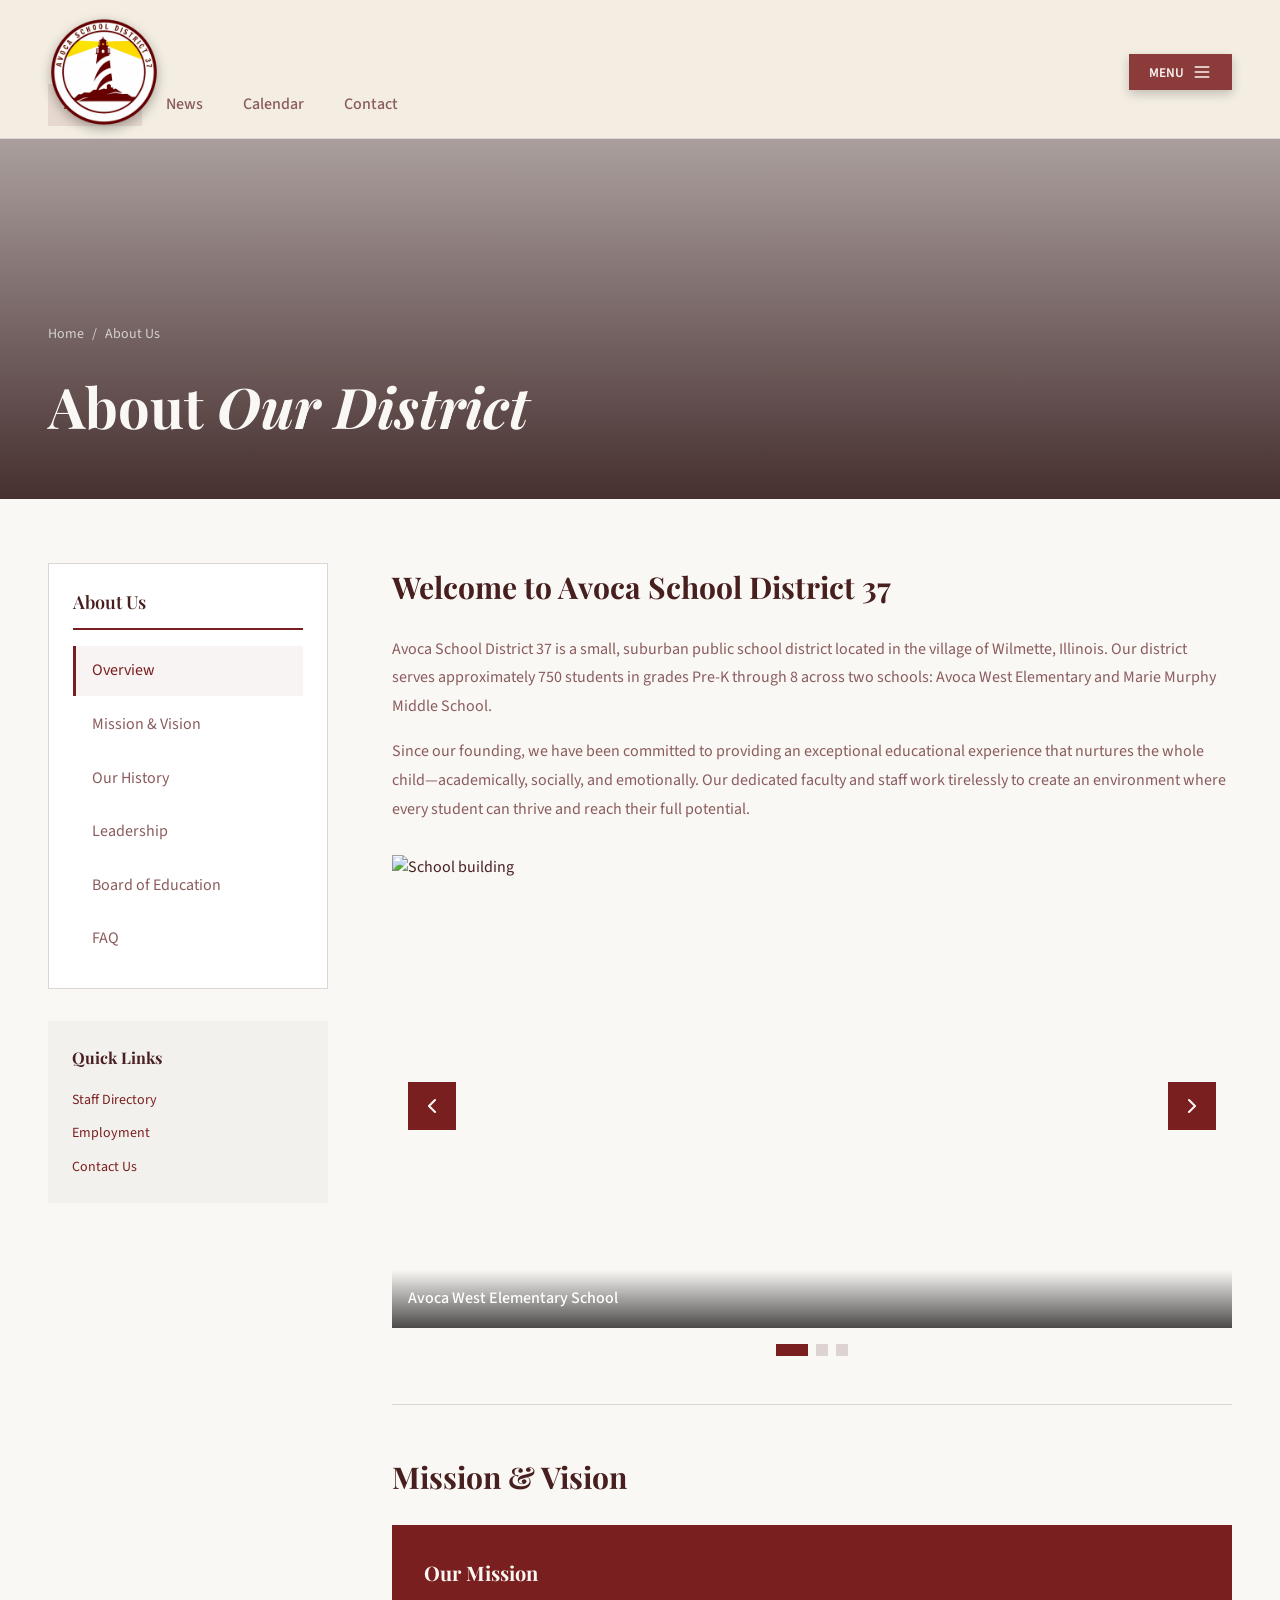
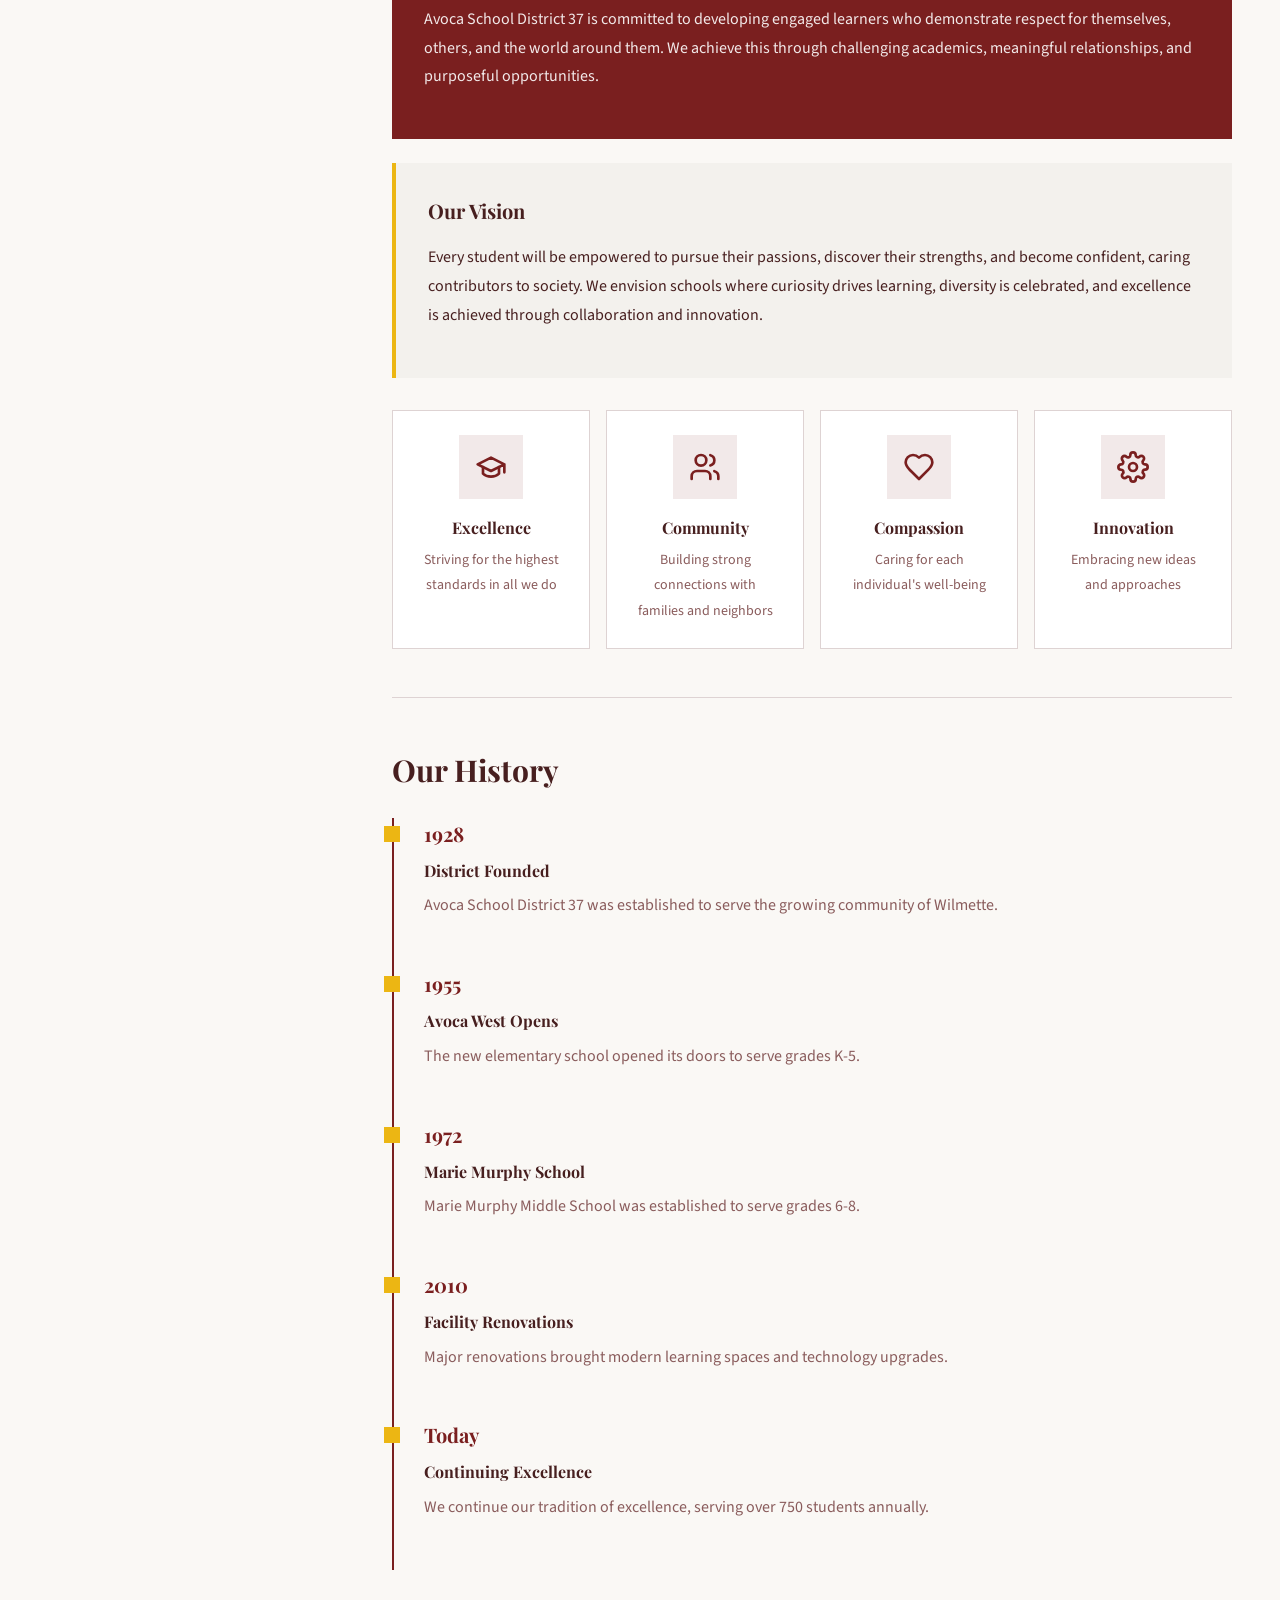
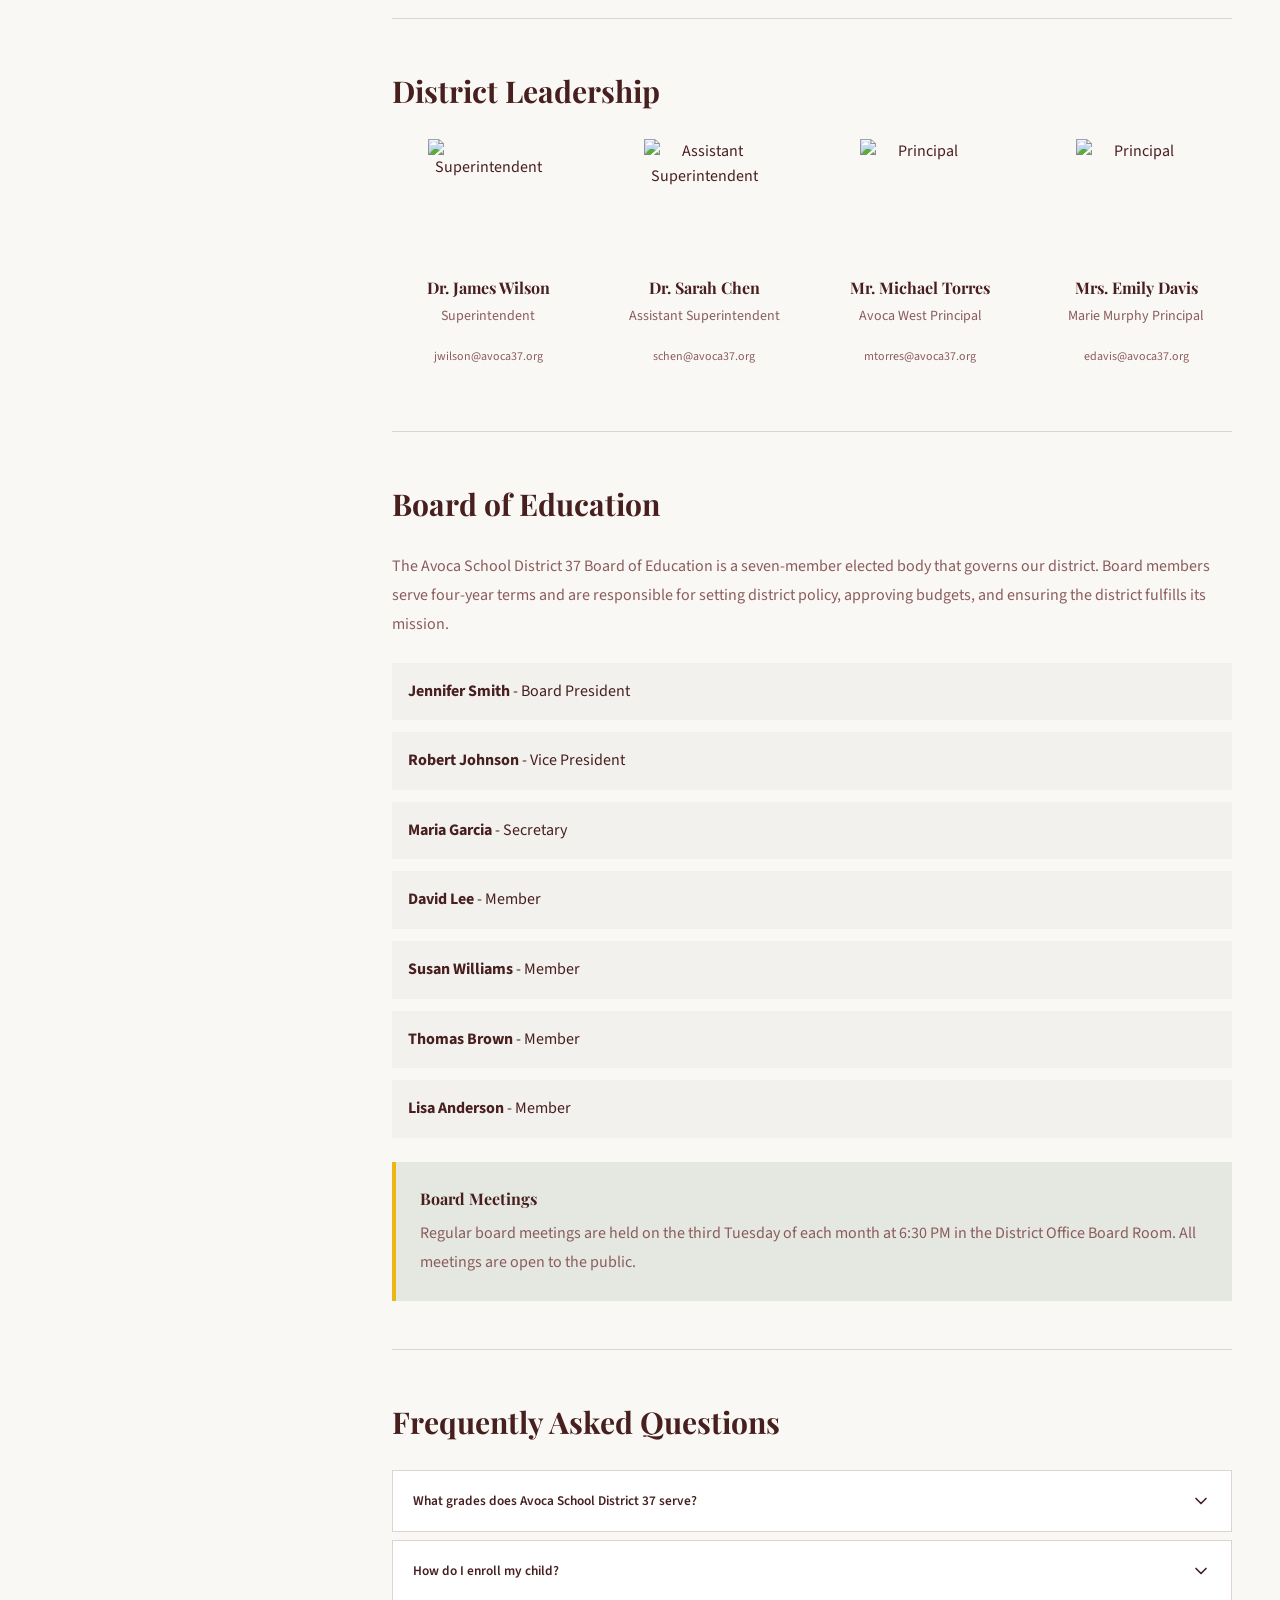
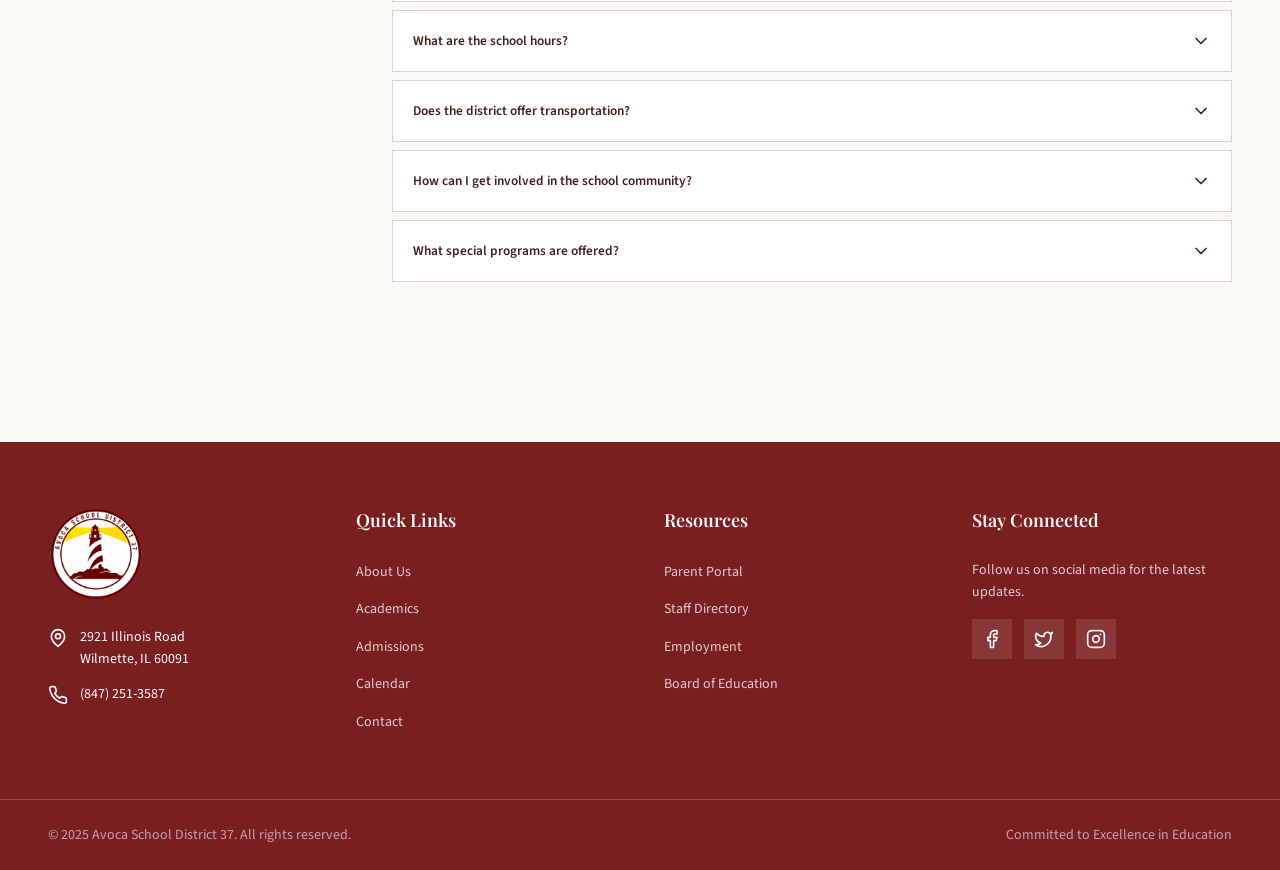
==== public/static/about.html @ a6247407 "Add WordPress-like sections Add calendar, sliders, FAQ, side nav, secondary nav, and sample pages wi" ====
<!DOCTYPE html>
<html lang="en">
<head>
  <meta charset="UTF-8">
  <meta name="viewport" content="width=device-width, initial-scale=1.0">
  <meta name="description" content="Learn about Avoca School District 37 - Our mission, vision, history, and leadership in Wilmette, Illinois.">
  <title>About Us | Avoca School District 37</title>
  <link rel="stylesheet" href="styles.css">
  <link rel="preconnect" href="https://fonts.googleapis.com">
  <link rel="preconnect" href="https://fonts.gstatic.com" crossorigin>
  <link href="https://fonts.googleapis.com/css2?family=Playfair+Display:ital,wght@0,400;0,500;0,600;0,700;1,400;1,500&family=Source+Sans+3:wght@300;400;500;600;700&display=swap" rel="stylesheet">
</head>
<body>
  <!-- Header -->
  <header class="header scrolled" id="header">
    <div class="header-logo">
      <a href="index.html">
        <img src="../avoca-logo.png" alt="Avoca School District 37" class="logo-img">
      </a>
      <span class="header-title" id="header-title">Avoca School District 37</span>
    </div>
    <button class="menu-btn" id="menu-btn">
      <span>MENU</span>
      <svg xmlns="http://www.w3.org/2000/svg" width="20" height="20" viewBox="0 0 24 24" fill="none" stroke="currentColor" stroke-width="2" stroke-linecap="round" stroke-linejoin="round">
        <line x1="4" x2="20" y1="12" y2="12"></line>
        <line x1="4" x2="20" y1="6" y2="6"></line>
        <line x1="4" x2="20" y1="18" y2="18"></line>
      </svg>
    </button>
  </header>

  <!-- Secondary Navigation -->
  <nav class="secondary-nav">
    <div class="container">
      <ul class="secondary-nav-list">
        <li><a href="about.html" class="active">About Us</a></li>
        <li><a href="news.html">News</a></li>
        <li><a href="calendar.html">Calendar</a></li>
        <li><a href="contact.html">Contact</a></li>
      </ul>
    </div>
  </nav>

  <!-- Menu Overlay -->
  <div class="menu-overlay" id="menu-overlay">
    <div class="menu-header">
      <div class="menu-logo-wrap">
        <img src="../avoca-logo.png" alt="Avoca School District 37" class="menu-logo">
        <div>
          <h2>Avoca School District 37</h2>
          <p>Wilmette, Illinois</p>
        </div>
      </div>
      <button class="close-btn" id="close-btn">
        <svg xmlns="http://www.w3.org/2000/svg" width="32" height="32" viewBox="0 0 24 24" fill="none" stroke="currentColor" stroke-width="2" stroke-linecap="round" stroke-linejoin="round">
          <path d="M18 6 6 18"></path>
          <path d="m6 6 12 12"></path>
        </svg>
      </button>
    </div>

    <div class="menu-search">
      <svg xmlns="http://www.w3.org/2000/svg" width="20" height="20" viewBox="0 0 24 24" fill="none" stroke="currentColor" stroke-width="2" stroke-linecap="round" stroke-linejoin="round">
        <circle cx="11" cy="11" r="8"></circle>
        <path d="m21 21-4.3-4.3"></path>
      </svg>
      <input type="text" placeholder="Search...">
    </div>

    <div class="menu-quick-links">
      <a href="#">Parent Portal</a>
      <a href="#">Staff Directory</a>
      <a href="calendar.html">Calendar</a>
      <a href="contact.html">Contact Us</a>
    </div>

    <div class="menu-sections">
      <div class="menu-section">
        <h3>About</h3>
        <ul>
          <li><a href="about.html">Our District</a></li>
          <li><a href="about.html#mission">Mission & Vision</a></li>
          <li><a href="about.html#leadership">Leadership</a></li>
          <li><a href="about.html#board">Board of Education</a></li>
          <li><a href="#">Employment</a></li>
        </ul>
      </div>
      <div class="menu-section">
        <h3>Schools</h3>
        <ul>
          <li><a href="#">Avoca West</a></li>
          <li><a href="#">Marie Murphy</a></li>
          <li><a href="#">District Office</a></li>
        </ul>
      </div>
      <div class="menu-section">
        <h3>Academics</h3>
        <ul>
          <li><a href="#">Curriculum</a></li>
          <li><a href="#">Programs</a></li>
          <li><a href="#">Special Education</a></li>
          <li><a href="#">Gifted & Talented</a></li>
        </ul>
      </div>
      <div class="menu-section">
        <h3>Parents & Students</h3>
        <ul>
          <li><a href="#">Parent Portal</a></li>
          <li><a href="calendar.html">Calendar</a></li>
          <li><a href="#">Lunch Menu</a></li>
          <li><a href="#">Transportation</a></li>
          <li><a href="#">Health Services</a></li>
        </ul>
      </div>
      <div class="menu-section">
        <h3>Community</h3>
        <ul>
          <li><a href="news.html">News & Events</a></li>
          <li><a href="#">PTO</a></li>
          <li><a href="#">Foundation</a></li>
          <li><a href="#">Volunteer</a></li>
        </ul>
      </div>
    </div>
  </div>

  <main>
    <!-- Page Hero -->
    <section class="page-hero">
      <div class="page-hero-bg" style="background-image: url('https://images.unsplash.com/photo-1580582932707-520aed937b7b?w=1920&h=600&fit=crop');"></div>
      <div class="page-hero-overlay"></div>
      <div class="page-hero-content">
        <nav class="breadcrumb">
          <a href="index.html">Home</a>
          <span>/</span>
          <span>About Us</span>
        </nav>
        <h1>About <span class="italic">Our District</span></h1>
      </div>
    </section>

    <!-- Content with Sidebar -->
    <section class="content-with-sidebar">
      <div class="container">
        <div class="content-grid">
          <!-- Side Navigation -->
          <aside class="sidebar">
            <nav class="side-nav">
              <h3>About Us</h3>
              <ul>
                <li><a href="#overview" class="active">Overview</a></li>
                <li><a href="#mission">Mission & Vision</a></li>
                <li><a href="#history">Our History</a></li>
                <li><a href="#leadership">Leadership</a></li>
                <li><a href="#board">Board of Education</a></li>
                <li><a href="#faq">FAQ</a></li>
              </ul>
            </nav>

            <!-- Quick Actions Box -->
            <div class="sidebar-box">
              <h4>Quick Links</h4>
              <ul>
                <li><a href="#">Staff Directory</a></li>
                <li><a href="#">Employment</a></li>
                <li><a href="contact.html">Contact Us</a></li>
              </ul>
            </div>
          </aside>

          <!-- Main Content -->
          <div class="main-content">
            <section id="overview" class="content-section">
              <h2>Welcome to Avoca School District 37</h2>
              <p>Avoca School District 37 is a small, suburban public school district located in the village of Wilmette, Illinois. Our district serves approximately 750 students in grades Pre-K through 8 across two schools: Avoca West Elementary and Marie Murphy Middle School.</p>
              <p>Since our founding, we have been committed to providing an exceptional educational experience that nurtures the whole child—academically, socially, and emotionally. Our dedicated faculty and staff work tirelessly to create an environment where every student can thrive and reach their full potential.</p>
              
              <!-- Image Slider -->
              <div class="content-slider" id="about-slider">
                <div class="slider-wrapper">
                  <div class="slider-track">
                    <div class="slider-slide">
                      <img src="https://images.unsplash.com/photo-1580582932707-520aed937b7b?w=800&h=450&fit=crop" alt="School building">
                      <div class="slider-caption">Avoca West Elementary School</div>
                    </div>
                    <div class="slider-slide">
                      <img src="https://images.unsplash.com/photo-1503676260728-1c00da094a0b?w=800&h=450&fit=crop" alt="Classroom">
                      <div class="slider-caption">State-of-the-art Learning Spaces</div>
                    </div>
                    <div class="slider-slide">
                      <img src="https://images.unsplash.com/photo-1571260899304-425eee4c7efc?w=800&h=450&fit=crop" alt="Students">
                      <div class="slider-caption">Athletic Facilities</div>
                    </div>
                  </div>
                </div>
                <button class="slider-nav slider-prev" data-slider="about-slider">
                  <svg xmlns="http://www.w3.org/2000/svg" width="24" height="24" viewBox="0 0 24 24" fill="none" stroke="currentColor" stroke-width="2" stroke-linecap="round" stroke-linejoin="round"><path d="m15 18-6-6 6-6"/></svg>
                </button>
                <button class="slider-nav slider-next" data-slider="about-slider">
                  <svg xmlns="http://www.w3.org/2000/svg" width="24" height="24" viewBox="0 0 24 24" fill="none" stroke="currentColor" stroke-width="2" stroke-linecap="round" stroke-linejoin="round"><path d="m9 18 6-6-6-6"/></svg>
                </button>
                <div class="slider-dots" data-slider="about-slider">
                  <button class="slider-dot active"></button>
                  <button class="slider-dot"></button>
                  <button class="slider-dot"></button>
                </div>
              </div>
            </section>

            <section id="mission" class="content-section">
              <h2>Mission & Vision</h2>
              <div class="mission-card">
                <h3>Our Mission</h3>
                <p>Avoca School District 37 is committed to developing engaged learners who demonstrate respect for themselves, others, and the world around them. We achieve this through challenging academics, meaningful relationships, and purposeful opportunities.</p>
              </div>
              <div class="vision-card">
                <h3>Our Vision</h3>
                <p>Every student will be empowered to pursue their passions, discover their strengths, and become confident, caring contributors to society. We envision schools where curiosity drives learning, diversity is celebrated, and excellence is achieved through collaboration and innovation.</p>
              </div>
              
              <!-- Core Values -->
              <div class="values-grid">
                <div class="value-card">
                  <div class="value-icon">
                    <svg xmlns="http://www.w3.org/2000/svg" width="32" height="32" viewBox="0 0 24 24" fill="none" stroke="currentColor" stroke-width="2" stroke-linecap="round" stroke-linejoin="round"><path d="M22 10v6M2 10l10-5 10 5-10 5z"></path><path d="M6 12v5c3 3 9 3 12 0v-5"></path></svg>
                  </div>
                  <h4>Excellence</h4>
                  <p>Striving for the highest standards in all we do</p>
                </div>
                <div class="value-card">
                  <div class="value-icon">
                    <svg xmlns="http://www.w3.org/2000/svg" width="32" height="32" viewBox="0 0 24 24" fill="none" stroke="currentColor" stroke-width="2" stroke-linecap="round" stroke-linejoin="round"><path d="M16 21v-2a4 4 0 0 0-4-4H6a4 4 0 0 0-4 4v2"></path><circle cx="9" cy="7" r="4"></circle><path d="M22 21v-2a4 4 0 0 0-3-3.87"></path><path d="M16 3.13a4 4 0 0 1 0 7.75"></path></svg>
                  </div>
                  <h4>Community</h4>
                  <p>Building strong connections with families and neighbors</p>
                </div>
                <div class="value-card">
                  <div class="value-icon">
                    <svg xmlns="http://www.w3.org/2000/svg" width="32" height="32" viewBox="0 0 24 24" fill="none" stroke="currentColor" stroke-width="2" stroke-linecap="round" stroke-linejoin="round"><path d="M19 14c1.49-1.46 3-3.21 3-5.5A5.5 5.5 0 0 0 16.5 3c-1.76 0-3 .5-4.5 2-1.5-1.5-2.74-2-4.5-2A5.5 5.5 0 0 0 2 8.5c0 2.3 1.5 4.05 3 5.5l7 7Z"></path></svg>
                  </div>
                  <h4>Compassion</h4>
                  <p>Caring for each individual's well-being</p>
                </div>
                <div class="value-card">
                  <div class="value-icon">
                    <svg xmlns="http://www.w3.org/2000/svg" width="32" height="32" viewBox="0 0 24 24" fill="none" stroke="currentColor" stroke-width="2" stroke-linecap="round" stroke-linejoin="round"><circle cx="12" cy="12" r="3"></circle><path d="M19.4 15a1.65 1.65 0 0 0 .33 1.82l.06.06a2 2 0 0 1 0 2.83 2 2 0 0 1-2.83 0l-.06-.06a1.65 1.65 0 0 0-1.82-.33 1.65 1.65 0 0 0-1 1.51V21a2 2 0 0 1-2 2 2 2 0 0 1-2-2v-.09A1.65 1.65 0 0 0 9 19.4a1.65 1.65 0 0 0-1.82.33l-.06.06a2 2 0 0 1-2.83 0 2 2 0 0 1 0-2.83l.06-.06a1.65 1.65 0 0 0 .33-1.82 1.65 1.65 0 0 0-1.51-1H3a2 2 0 0 1-2-2 2 2 0 0 1 2-2h.09A1.65 1.65 0 0 0 4.6 9a1.65 1.65 0 0 0-.33-1.82l-.06-.06a2 2 0 0 1 0-2.83 2 2 0 0 1 2.83 0l.06.06a1.65 1.65 0 0 0 1.82.33H9a1.65 1.65 0 0 0 1-1.51V3a2 2 0 0 1 2-2 2 2 0 0 1 2 2v.09a1.65 1.65 0 0 0 1 1.51 1.65 1.65 0 0 0 1.82-.33l.06-.06a2 2 0 0 1 2.83 0 2 2 0 0 1 0 2.83l-.06.06a1.65 1.65 0 0 0-.33 1.82V9a1.65 1.65 0 0 0 1.51 1H21a2 2 0 0 1 2 2 2 2 0 0 1-2 2h-.09a1.65 1.65 0 0 0-1.51 1z"></path></svg>
                  </div>
                  <h4>Innovation</h4>
                  <p>Embracing new ideas and approaches</p>
                </div>
              </div>
            </section>

            <section id="history" class="content-section">
              <h2>Our History</h2>
              <div class="timeline">
                <div class="timeline-item">
                  <div class="timeline-date">1928</div>
                  <div class="timeline-content">
                    <h4>District Founded</h4>
                    <p>Avoca School District 37 was established to serve the growing community of Wilmette.</p>
                  </div>
                </div>
                <div class="timeline-item">
                  <div class="timeline-date">1955</div>
                  <div class="timeline-content">
                    <h4>Avoca West Opens</h4>
                    <p>The new elementary school opened its doors to serve grades K-5.</p>
                  </div>
                </div>
                <div class="timeline-item">
                  <div class="timeline-date">1972</div>
                  <div class="timeline-content">
                    <h4>Marie Murphy School</h4>
                    <p>Marie Murphy Middle School was established to serve grades 6-8.</p>
                  </div>
                </div>
                <div class="timeline-item">
                  <div class="timeline-date">2010</div>
                  <div class="timeline-content">
                    <h4>Facility Renovations</h4>
                    <p>Major renovations brought modern learning spaces and technology upgrades.</p>
                  </div>
                </div>
                <div class="timeline-item">
                  <div class="timeline-date">Today</div>
                  <div class="timeline-content">
                    <h4>Continuing Excellence</h4>
                    <p>We continue our tradition of excellence, serving over 750 students annually.</p>
                  </div>
                </div>
              </div>
            </section>

            <section id="leadership" class="content-section">
              <h2>District Leadership</h2>
              <div class="team-grid">
                <div class="team-card">
                  <div class="team-image">
                    <img src="https://images.unsplash.com/photo-1560250097-0b93528c311a?w=300&h=300&fit=crop" alt="Superintendent">
                  </div>
                  <h4>Dr. James Wilson</h4>
                  <p class="team-title">Superintendent</p>
                  <p class="team-email">jwilson@avoca37.org</p>
                </div>
                <div class="team-card">
                  <div class="team-image">
                    <img src="https://images.unsplash.com/photo-1573496359142-b8d87734a5a2?w=300&h=300&fit=crop" alt="Assistant Superintendent">
                  </div>
                  <h4>Dr. Sarah Chen</h4>
                  <p class="team-title">Assistant Superintendent</p>
                  <p class="team-email">schen@avoca37.org</p>
                </div>
                <div class="team-card">
                  <div class="team-image">
                    <img src="https://images.unsplash.com/photo-1507003211169-0a1dd7228f2d?w=300&h=300&fit=crop" alt="Principal">
                  </div>
                  <h4>Mr. Michael Torres</h4>
                  <p class="team-title">Avoca West Principal</p>
                  <p class="team-email">mtorres@avoca37.org</p>
                </div>
                <div class="team-card">
                  <div class="team-image">
                    <img src="https://images.unsplash.com/photo-1580489944761-15a19d654956?w=300&h=300&fit=crop" alt="Principal">
                  </div>
                  <h4>Mrs. Emily Davis</h4>
                  <p class="team-title">Marie Murphy Principal</p>
                  <p class="team-email">edavis@avoca37.org</p>
                </div>
              </div>
            </section>

            <section id="board" class="content-section">
              <h2>Board of Education</h2>
              <p>The Avoca School District 37 Board of Education is a seven-member elected body that governs our district. Board members serve four-year terms and are responsible for setting district policy, approving budgets, and ensuring the district fulfills its mission.</p>
              
              <div class="board-list">
                <div class="board-member">
                  <strong>Jennifer Smith</strong> - Board President
                </div>
                <div class="board-member">
                  <strong>Robert Johnson</strong> - Vice President
                </div>
                <div class="board-member">
                  <strong>Maria Garcia</strong> - Secretary
                </div>
                <div class="board-member">
                  <strong>David Lee</strong> - Member
                </div>
                <div class="board-member">
                  <strong>Susan Williams</strong> - Member
                </div>
                <div class="board-member">
                  <strong>Thomas Brown</strong> - Member
                </div>
                <div class="board-member">
                  <strong>Lisa Anderson</strong> - Member
                </div>
              </div>

              <div class="info-box">
                <h4>Board Meetings</h4>
                <p>Regular board meetings are held on the third Tuesday of each month at 6:30 PM in the District Office Board Room. All meetings are open to the public.</p>
              </div>
            </section>

            <section id="faq" class="content-section">
              <h2>Frequently Asked Questions</h2>
              
              <!-- FAQ Accordion -->
              <div class="faq-accordion">
                <div class="faq-item">
                  <button class="faq-question">
                    <span>What grades does Avoca School District 37 serve?</span>
                    <svg xmlns="http://www.w3.org/2000/svg" width="20" height="20" viewBox="0 0 24 24" fill="none" stroke="currentColor" stroke-width="2" stroke-linecap="round" stroke-linejoin="round"><path d="m6 9 6 6 6-6"/></svg>
                  </button>
                  <div class="faq-answer">
                    <p>Avoca School District 37 serves students in Pre-Kindergarten through 8th grade. Avoca West Elementary serves Pre-K through 5th grade, while Marie Murphy Middle School serves grades 6-8.</p>
                  </div>
                </div>

                <div class="faq-item">
                  <button class="faq-question">
                    <span>How do I enroll my child?</span>
                    <svg xmlns="http://www.w3.org/2000/svg" width="20" height="20" viewBox="0 0 24 24" fill="none" stroke="currentColor" stroke-width="2" stroke-linecap="round" stroke-linejoin="round"><path d="m6 9 6 6 6-6"/></svg>
                  </button>
                  <div class="faq-answer">
                    <p>To enroll your child, please contact the District Office at (847) 251-3587 or visit our enrollment page. You will need to provide proof of residency, your child's birth certificate, and immunization records.</p>
                  </div>
                </div>

                <div class="faq-item">
                  <button class="faq-question">
                    <span>What are the school hours?</span>
                    <svg xmlns="http://www.w3.org/2000/svg" width="20" height="20" viewBox="0 0 24 24" fill="none" stroke="currentColor" stroke-width="2" stroke-linecap="round" stroke-linejoin="round"><path d="m6 9 6 6 6-6"/></svg>
                  </button>
                  <div class="faq-answer">
                    <p>School hours are 8:15 AM to 3:00 PM for both Avoca West and Marie Murphy. Before and after school care programs are available for families who need extended hours.</p>
                  </div>
                </div>

                <div class="faq-item">
                  <button class="faq-question">
                    <span>Does the district offer transportation?</span>
                    <svg xmlns="http://www.w3.org/2000/svg" width="20" height="20" viewBox="0 0 24 24" fill="none" stroke="currentColor" stroke-width="2" stroke-linecap="round" stroke-linejoin="round"><path d="m6 9 6 6 6-6"/></svg>
                  </button>
                  <div class="faq-answer">
                    <p>Yes, bus transportation is provided for students who live more than 1.5 miles from their school. Routes and schedules are published before the start of each school year.</p>
                  </div>
                </div>

                <div class="faq-item">
                  <button class="faq-question">
                    <span>How can I get involved in the school community?</span>
                    <svg xmlns="http://www.w3.org/2000/svg" width="20" height="20" viewBox="0 0 24 24" fill="none" stroke="currentColor" stroke-width="2" stroke-linecap="round" stroke-linejoin="round"><path d="m6 9 6 6 6-6"/></svg>
                  </button>
                  <div class="faq-answer">
                    <p>There are many ways to get involved! Join the PTO, volunteer in classrooms, attend board meetings, or participate in school events. Contact your school's office to learn about current volunteer opportunities.</p>
                  </div>
                </div>

                <div class="faq-item">
                  <button class="faq-question">
                    <span>What special programs are offered?</span>
                    <svg xmlns="http://www.w3.org/2000/svg" width="20" height="20" viewBox="0 0 24 24" fill="none" stroke="currentColor" stroke-width="2" stroke-linecap="round" stroke-linejoin="round"><path d="m6 9 6 6 6-6"/></svg>
                  </button>
                  <div class="faq-answer">
                    <p>We offer a comprehensive range of programs including gifted education, special education services, ESL support, art, music, physical education, and STEM enrichment. After-school activities include sports, robotics, drama, and more.</p>
                  </div>
                </div>
              </div>
            </section>
          </div>
        </div>
      </div>
    </section>
  </main>

  <!-- Footer -->
  <footer class="footer">
    <div class="container">
      <div class="footer-grid">
        <div class="footer-brand">
          <img src="../avoca-logo.png" alt="Avoca School District 37" class="footer-logo">
          <div class="footer-contact">
            <p>
              <svg xmlns="http://www.w3.org/2000/svg" width="20" height="20" viewBox="0 0 24 24" fill="none" stroke="currentColor" stroke-width="2" stroke-linecap="round" stroke-linejoin="round">
                <path d="M20 10c0 6-8 12-8 12s-8-6-8-12a8 8 0 0 1 16 0Z"></path>
                <circle cx="12" cy="10" r="3"></circle>
              </svg>
              <span>2921 Illinois Road<br>Wilmette, IL 60091</span>
            </p>
            <p>
              <svg xmlns="http://www.w3.org/2000/svg" width="20" height="20" viewBox="0 0 24 24" fill="none" stroke="currentColor" stroke-width="2" stroke-linecap="round" stroke-linejoin="round">
                <path d="M22 16.92v3a2 2 0 0 1-2.18 2 19.79 19.79 0 0 1-8.63-3.07 19.5 19.5 0 0 1-6-6 19.79 19.79 0 0 1-3.07-8.67A2 2 0 0 1 4.11 2h3a2 2 0 0 1 2 1.72 12.84 12.84 0 0 0 .7 2.81 2 2 0 0 1-.45 2.11L8.09 9.91a16 16 0 0 0 6 6l1.27-1.27a2 2 0 0 1 2.11-.45 12.84 12.84 0 0 0 2.81.7A2 2 0 0 1 22 16.92z"></path>
              </svg>
              <span>(847) 251-3587</span>
            </p>
          </div>
        </div>
        
        <div class="footer-links">
          <h3>Quick Links</h3>
          <ul>
            <li><a href="about.html">About Us</a></li>
            <li><a href="#">Academics</a></li>
            <li><a href="#">Admissions</a></li>
            <li><a href="calendar.html">Calendar</a></li>
            <li><a href="contact.html">Contact</a></li>
          </ul>
        </div>
        
        <div class="footer-links">
          <h3>Resources</h3>
          <ul>
            <li><a href="#">Parent Portal</a></li>
            <li><a href="#">Staff Directory</a></li>
            <li><a href="#">Employment</a></li>
            <li><a href="#">Board of Education</a></li>
          </ul>
        </div>
        
        <div class="footer-social">
          <h3>Stay Connected</h3>
          <p>Follow us on social media for the latest updates.</p>
          <div class="social-icons">
            <a href="#"><svg xmlns="http://www.w3.org/2000/svg" width="20" height="20" viewBox="0 0 24 24" fill="none" stroke="currentColor" stroke-width="2" stroke-linecap="round" stroke-linejoin="round"><path d="M18 2h-3a5 5 0 0 0-5 5v3H7v4h3v8h4v-8h3l1-4h-4V7a1 1 0 0 1 1-1h3z"></path></svg></a>
            <a href="#"><svg xmlns="http://www.w3.org/2000/svg" width="20" height="20" viewBox="0 0 24 24" fill="none" stroke="currentColor" stroke-width="2" stroke-linecap="round" stroke-linejoin="round"><path d="M22 4s-.7 2.1-2 3.4c1.6 10-9.4 17.3-18 11.6 2.2.1 4.4-.6 6-2C3 15.5.5 9.6 3 5c2.2 2.6 5.6 4.1 9 4-.9-4.2 4-6.6 7-3.8 1.1 0 3-1.2 3-1.2z"></path></svg></a>
            <a href="#"><svg xmlns="http://www.w3.org/2000/svg" width="20" height="20" viewBox="0 0 24 24" fill="none" stroke="currentColor" stroke-width="2" stroke-linecap="round" stroke-linejoin="round"><rect width="20" height="20" x="2" y="2" rx="5" ry="5"></rect><path d="M16 11.37A4 4 0 1 1 12.63 8 4 4 0 0 1 16 11.37z"></path><line x1="17.5" x2="17.51" y1="6.5" y2="6.5"></line></svg></a>
          </div>
        </div>
      </div>
    </div>
    
    <div class="footer-bottom">
      <div class="container">
        <p>© 2025 Avoca School District 37. All rights reserved.</p>
        <p>Committed to Excellence in Education</p>
      </div>
    </div>
  </footer>

  <script src="script.js"></script>
</body>
</html>
---- public/static/styles.css ----
/* ============================================
   Avoca School District 37 - Static CSS
   ============================================ */

/* CSS Variables */
:root {
  /* Colors - Deep maroon/burgundy with gold accents */
  --background: hsl(40, 30%, 97%);
  --foreground: hsl(0, 40%, 20%);
  --card: hsl(0, 0%, 100%);
  --card-foreground: hsl(0, 40%, 20%);
  --primary: hsl(0, 60%, 30%);
  --primary-foreground: hsl(40, 30%, 97%);
  --secondary: hsl(40, 40%, 92%);
  --secondary-foreground: hsl(0, 40%, 25%);
  --muted: hsl(40, 20%, 94%);
  --muted-foreground: hsl(0, 20%, 45%);
  --accent: hsl(45, 85%, 50%);
  --accent-foreground: hsl(0, 60%, 20%);
  --border: hsl(0, 15%, 85%);

  /* Typography */
  --font-sans: 'Source Sans 3', system-ui, sans-serif;
  --font-display: 'Playfair Display', Georgia, serif;
}

/* Reset & Base */
*, *::before, *::after {
  box-sizing: border-box;
  margin: 0;
  padding: 0;
}

html {
  scroll-behavior: smooth;
}

body {
  font-family: var(--font-sans);
  background-color: var(--background);
  color: var(--foreground);
  line-height: 1.6;
  -webkit-font-smoothing: antialiased;
}

h1, h2, h3, h4, h5, h6 {
  font-family: var(--font-display);
}

a {
  text-decoration: none;
  color: inherit;
}

img {
  max-width: 100%;
  height: auto;
  display: block;
}

button {
  cursor: pointer;
  border: none;
  background: none;
  font-family: inherit;
}

/* Container */
.container {
  max-width: 1400px;
  margin: 0 auto;
  padding: 0 1.5rem;
}

@media (min-width: 768px) {
  .container {
    padding: 0 3rem;
  }
}

/* Utilities */
.italic {
  font-style: italic;
}

.accent {
  color: var(--primary);
}

/* ============================================
   Header
   ============================================ */
.header {
  position: fixed;
  top: 0;
  left: 0;
  right: 0;
  z-index: 50;
  display: flex;
  align-items: center;
  justify-content: space-between;
  padding: 1rem 1.5rem;
  transition: all 0.3s ease;
}

@media (min-width: 768px) {
  .header {
    padding: 1rem 3rem;
  }
}

.header.scrolled {
  background-color: var(--primary);
  box-shadow: 0 4px 20px rgba(0, 0, 0, 0.15);
  padding-top: 0.5rem;
  padding-bottom: 0.5rem;
}

.header-logo {
  display: flex;
  align-items: center;
  gap: 1rem;
}

.logo-img {
  width: 5rem;
  height: 5rem;
  filter: drop-shadow(0 4px 6px rgba(0, 0, 0, 0.3));
  transition: all 0.3s ease;
}

@media (min-width: 768px) {
  .logo-img {
    width: 7rem;
    height: 7rem;
  }
}

.header.scrolled .logo-img {
  width: 3rem;
  height: 3rem;
}

@media (min-width: 768px) {
  .header.scrolled .logo-img {
    width: 3.5rem;
    height: 3.5rem;
  }
}

.header-title {
  display: none;
  color: var(--primary-foreground);
  font-family: var(--font-display);
  font-weight: 600;
}

.header.scrolled .header-title {
  display: block;
}

@media (max-width: 767px) {
  .header.scrolled .header-title {
    display: none;
  }
}

.menu-btn {
  display: flex;
  align-items: center;
  gap: 0.5rem;
  padding: 0.5rem 1.25rem;
  background: rgba(128, 39, 39, 0.9);
  color: var(--primary-foreground);
  font-weight: 600;
  box-shadow: 0 4px 10px rgba(0, 0, 0, 0.2);
  transition: all 0.3s ease;
}

.header.scrolled .menu-btn {
  background: var(--accent);
  color: var(--accent-foreground);
}

.menu-btn:hover {
  background: var(--primary);
}

.header.scrolled .menu-btn:hover {
  background: hsl(45, 85%, 45%);
}

/* ============================================
   Menu Overlay
   ============================================ */
.menu-overlay {
  position: fixed;
  inset: 0;
  z-index: 100;
  background: var(--primary);
  color: var(--primary-foreground);
  overflow-y: auto;
  display: none;
  padding-top: env(safe-area-inset-top);
}

.menu-overlay.open {
  display: block;
}

.menu-header {
  display: flex;
  align-items: center;
  justify-content: space-between;
  padding: 1rem 1.5rem;
  border-bottom: 1px solid rgba(255, 255, 255, 0.2);
  position: sticky;
  top: 0;
  background: var(--primary);
  z-index: 10;
}

@media (min-width: 768px) {
  .menu-header {
    padding: 1rem 3rem;
  }
}

.menu-logo-wrap {
  display: flex;
  align-items: center;
  gap: 1rem;
}

.menu-logo {
  width: 4rem;
  height: 4rem;
  background: var(--primary-foreground);
  padding: 0.25rem;
}

.menu-logo-wrap h2 {
  font-size: 1.125rem;
  font-weight: 700;
}

.menu-logo-wrap p {
  font-size: 0.875rem;
  opacity: 0.7;
}

.close-btn {
  color: var(--primary-foreground);
  padding: 0.5rem;
  transition: background 0.2s;
}

.close-btn:hover {
  background: rgba(255, 255, 255, 0.1);
}

.menu-search {
  padding: 1.5rem;
  border-bottom: 1px solid rgba(255, 255, 255, 0.2);
  position: relative;
}

@media (min-width: 768px) {
  .menu-search {
    padding: 1.5rem 3rem;
  }
}

.menu-search svg {
  position: absolute;
  left: 2.5rem;
  top: 50%;
  transform: translateY(-50%);
  opacity: 0.5;
}

@media (min-width: 768px) {
  .menu-search svg {
    left: 4rem;
  }
}

.menu-search input {
  width: 100%;
  max-width: 40rem;
  padding: 0.75rem 3rem;
  background: rgba(255, 255, 255, 0.1);
  border: 1px solid rgba(255, 255, 255, 0.2);
  color: var(--primary-foreground);
  font-size: 1rem;
}

.menu-search input::placeholder {
  color: rgba(255, 255, 255, 0.5);
}

.menu-search input:focus {
  outline: none;
  border-color: var(--accent);
}

.menu-quick-links {
  padding: 1.5rem;
  border-bottom: 1px solid rgba(255, 255, 255, 0.2);
  display: flex;
  flex-wrap: wrap;
  gap: 0.75rem;
}

@media (min-width: 768px) {
  .menu-quick-links {
    padding: 1.5rem 3rem;
  }
}

.menu-quick-links a {
  padding: 0.5rem 1rem;
  background: var(--accent);
  color: var(--accent-foreground);
  font-weight: 500;
  transition: background 0.2s;
}

.menu-quick-links a:hover {
  background: hsl(45, 85%, 45%);
}

.menu-sections {
  padding: 2rem 1.5rem;
  display: grid;
  grid-template-columns: repeat(1, 1fr);
  gap: 2rem;
}

@media (min-width: 768px) {
  .menu-sections {
    padding: 2rem 3rem;
    grid-template-columns: repeat(2, 1fr);
  }
}

@media (min-width: 1024px) {
  .menu-sections {
    grid-template-columns: repeat(3, 1fr);
  }
}

@media (min-width: 1280px) {
  .menu-sections {
    grid-template-columns: repeat(5, 1fr);
  }
}

.menu-section h3 {
  font-size: 1.25rem;
  font-weight: 700;
  margin-bottom: 1rem;
  color: var(--accent);
}

.menu-section ul {
  list-style: none;
  display: flex;
  flex-direction: column;
  gap: 0.75rem;
}

.menu-section a {
  display: flex;
  align-items: center;
  gap: 0.5rem;
  opacity: 0.8;
  transition: all 0.2s;
}

.menu-section a:hover {
  opacity: 1;
  padding-left: 0.5rem;
}

.menu-contact {
  padding: 2rem 1.5rem;
  border-top: 1px solid rgba(255, 255, 255, 0.2);
  display: flex;
  flex-direction: column;
  gap: 1.5rem;
}

@media (min-width: 768px) {
  .menu-contact {
    padding: 2rem 3rem;
    flex-direction: row;
    gap: 3rem;
  }
}

.contact-item {
  display: flex;
  align-items: center;
  gap: 0.75rem;
}

.contact-item svg {
  color: var(--accent);
}

/* ============================================
   Hero Section
   ============================================ */
.hero {
  position: relative;
  height: 100vh;
  width: 100%;
  overflow: hidden;
}

.hero-bg {
  position: absolute;
  inset: 0;
  background-size: cover;
  background-position: center;
  background-repeat: no-repeat;
}

.hero-gradient {
  position: absolute;
  inset: 0;
  background: linear-gradient(to top, rgba(0, 0, 0, 0.6), transparent, transparent);
}

.hero-content {
  position: absolute;
  bottom: 0;
  left: 0;
  right: 0;
  padding: 2rem 1.5rem;
}

@media (min-width: 768px) {
  .hero-content {
    padding: 2rem 4rem;
  }
}

.school-buttons {
  display: flex;
  flex-wrap: wrap;
  gap: 1rem;
  justify-content: center;
  animation: fadeUp 0.8s ease-out forwards;
}

.school-btn {
  padding: 0.75rem 1.5rem;
  background: transparent;
  color: var(--primary-foreground);
  font-weight: 700;
  border: 2px solid rgba(255, 255, 255, 0.8);
  transition: all 0.3s ease;
}

.school-btn:hover {
  background: var(--accent);
  color: var(--accent-foreground);
  border-color: var(--accent);
}

.discover-more {
  position: absolute;
  right: 1.5rem;
  bottom: 3rem;
  display: none;
  flex-direction: column;
  align-items: center;
  gap: 1rem;
}

@media (min-width: 1024px) {
  .discover-more {
    display: flex;
    right: 3rem;
  }
}

.discover-more span {
  color: rgba(255, 255, 255, 0.8);
  font-size: 0.75rem;
  letter-spacing: 0.3em;
  text-transform: uppercase;
  writing-mode: vertical-rl;
  transform: rotate(180deg);
}

.discover-line {
  width: 1px;
  height: 4rem;
  background: var(--accent);
  margin-top: 1rem;
}

.discover-arrow {
  margin-top: 1rem;
  animation: bounce 2s infinite;
}

.discover-arrow svg {
  color: var(--accent);
}

@keyframes bounce {
  0%, 20%, 50%, 80%, 100% {
    transform: translateY(0);
  }
  40% {
    transform: translateY(6px);
  }
  60% {
    transform: translateY(3px);
  }
}

/* ============================================
   Stats Section
   ============================================ */
.stats-section {
  background: var(--primary);
  padding: 2rem 0;
}

@media (min-width: 768px) {
  .stats-section {
    padding: 3rem 0;
  }
}

.stats-container {
  position: relative;
  max-width: 1400px;
  margin: 0 auto;
  padding: 0 4rem;
}

@media (min-width: 768px) {
  .stats-container {
    padding: 0 5rem;
  }
}

.stats-nav {
  position: absolute;
  top: 50%;
  transform: translateY(-50%);
  width: 3.5rem;
  height: 3.5rem;
  background: var(--accent);
  color: var(--accent-foreground);
  display: flex;
  align-items: center;
  justify-content: center;
  box-shadow: 0 4px 15px rgba(0, 0, 0, 0.3);
  z-index: 10;
  transition: background 0.2s;
}

.stats-nav:hover {
  background: hsl(45, 85%, 45%);
}

.stats-prev {
  left: 0;
}

@media (min-width: 768px) {
  .stats-prev {
    left: 0.5rem;
  }
}

.stats-next {
  right: 0;
}

@media (min-width: 768px) {
  .stats-next {
    right: 0.5rem;
  }
}

.stats-carousel-wrapper {
  overflow: hidden;
}

.stats-carousel {
  display: flex;
  gap: 1rem;
  transition: transform 0.5s ease-out;
}

@media (min-width: 768px) {
  .stats-carousel {
    gap: 1.5rem;
  }
}

.stat-card {
  flex-shrink: 0;
  width: 100%;
  position: relative;
  overflow: hidden;
  aspect-ratio: 3 / 2;
}

@media (min-width: 640px) {
  .stat-card {
    width: calc(50% - 0.5rem);
  }
}

@media (min-width: 1024px) {
  .stat-card {
    width: calc(25% - 1.125rem);
  }
}

.stat-card img {
  width: 100%;
  height: 100%;
  object-fit: cover;
  transition: transform 0.5s ease;
}

.stat-card:hover img {
  transform: scale(1.1);
}

.stat-overlay {
  position: absolute;
  inset: 0;
  background: linear-gradient(to top, rgba(51, 26, 26, 0.9), rgba(51, 26, 26, 0.3), transparent);
}

.stat-content {
  position: absolute;
  bottom: 0;
  left: 0;
  right: 0;
  padding: 1.25rem;
  color: var(--primary-foreground);
}

.stat-number {
  font-family: var(--font-display);
  font-size: 2.5rem;
  font-weight: 700;
}

@media (min-width: 768px) {
  .stat-number {
    font-size: 3rem;
  }
}

.stat-label {
  font-size: 0.875rem;
  opacity: 0.9;
  margin-top: 0.25rem;
}

@media (min-width: 768px) {
  .stat-label {
    font-size: 1rem;
  }
}

/* ============================================
   About Section
   ============================================ */
.about-section {
  background: var(--background);
  padding: 4rem 0;
}

@media (min-width: 768px) {
  .about-section {
    padding: 6rem 0;
  }
}

.about-grid {
  display: grid;
  gap: 3rem;
}

@media (min-width: 1024px) {
  .about-grid {
    grid-template-columns: 1fr 1fr;
    gap: 4rem;
    align-items: center;
  }
}

.about-content h2 {
  font-size: 1.875rem;
  font-weight: 600;
  color: var(--foreground);
  line-height: 1.2;
  margin-bottom: 1.5rem;
}

@media (min-width: 768px) {
  .about-content h2 {
    font-size: 2.5rem;
  }
}

@media (min-width: 1024px) {
  .about-content h2 {
    font-size: 3rem;
  }
}

.about-content p {
  font-size: 1.125rem;
  color: var(--muted-foreground);
  line-height: 1.8;
  margin-bottom: 1rem;
}

.video-placeholder {
  position: relative;
  aspect-ratio: 16 / 9;
  overflow: hidden;
  background: var(--muted);
  margin-top: 2rem;
}

.video-placeholder img {
  width: 100%;
  height: 100%;
  object-fit: cover;
}

.video-overlay {
  position: absolute;
  inset: 0;
  background: rgba(128, 39, 39, 0.3);
  display: flex;
  align-items: center;
  justify-content: center;
}

.play-button {
  width: 5rem;
  height: 5rem;
  background: rgba(255, 255, 255, 0.9);
  display: flex;
  align-items: center;
  justify-content: center;
  cursor: pointer;
  box-shadow: 0 4px 20px rgba(0, 0, 0, 0.2);
  transition: transform 0.3s ease;
}

.play-button:hover {
  transform: scale(1.1);
}

.play-icon {
  width: 0;
  height: 0;
  border-top: 12px solid transparent;
  border-left: 20px solid var(--primary);
  border-bottom: 12px solid transparent;
  margin-left: 4px;
}

.features-grid {
  display: grid;
  grid-template-columns: repeat(2, 1fr);
  gap: 1.5rem;
}

.feature-card {
  padding: 1.5rem;
  background: var(--card);
  border: 1px solid rgba(0, 0, 0, 0.05);
  display: flex;
  flex-direction: column;
  align-items: center;
  text-align: center;
  transition: all 0.3s ease;
}

.feature-card:hover {
  border-color: rgba(128, 39, 39, 0.3);
  box-shadow: 0 8px 30px rgba(128, 39, 39, 0.1);
}

.feature-icon {
  width: 3.5rem;
  height: 3.5rem;
  background: rgba(128, 39, 39, 0.1);
  display: flex;
  align-items: center;
  justify-content: center;
  margin-bottom: 1rem;
  transition: background 0.3s;
}

.feature-card:hover .feature-icon {
  background: rgba(128, 39, 39, 0.2);
}

.feature-icon svg {
  color: var(--primary);
}

.feature-card h3 {
  font-weight: 600;
  color: var(--foreground);
}

/* ============================================
   Quick Links Section
   ============================================ */
.quick-links-section {
  background: var(--muted);
  padding: 4rem 0;
}

@media (min-width: 768px) {
  .quick-links-section {
    padding: 6rem 0;
  }
}

.quick-links-grid {
  display: grid;
  grid-template-columns: repeat(1, 1fr);
  gap: 1.5rem;
}

@media (min-width: 640px) {
  .quick-links-grid {
    grid-template-columns: repeat(2, 1fr);
  }
}

@media (min-width: 1024px) {
  .quick-links-grid {
    grid-template-columns: repeat(3, 1fr);
  }
}

.quick-link-card {
  position: relative;
  overflow: hidden;
  aspect-ratio: 4 / 3;
  display: block;
}

.quick-link-card img {
  width: 100%;
  height: 100%;
  object-fit: cover;
  transition: transform 0.5s ease;
}

.quick-link-card:hover img {
  transform: scale(1.1);
}

.quick-link-overlay {
  position: absolute;
  inset: 0;
  background: linear-gradient(to top, rgba(128, 39, 39, 0.9), rgba(128, 39, 39, 0.5), rgba(128, 39, 39, 0.2));
  transition: opacity 0.3s;
}

.quick-link-content {
  position: absolute;
  inset: 0;
  display: flex;
  flex-direction: column;
  justify-content: flex-end;
  padding: 1.5rem;
  color: var(--primary-foreground);
}

.quick-link-content h3 {
  font-size: 1.25rem;
  font-weight: 600;
  margin-bottom: 0.5rem;
}

@media (min-width: 768px) {
  .quick-link-content h3 {
    font-size: 1.5rem;
  }
}

.quick-link-cta {
  display: flex;
  align-items: center;
  gap: 0.5rem;
  color: var(--accent);
  font-weight: 500;
  opacity: 0;
  transform: translateY(0.5rem);
  transition: all 0.3s ease;
}

.quick-link-card:hover .quick-link-cta {
  opacity: 1;
  transform: translateY(0);
}

/* ============================================
   Section Header
   ============================================ */
.section-header {
  display: flex;
  flex-direction: column;
  gap: 1rem;
  margin-bottom: 2.5rem;
}

@media (min-width: 768px) {
  .section-header {
    flex-direction: row;
    align-items: center;
    justify-content: space-between;
  }
}

.section-header h2 {
  font-size: 1.875rem;
  font-weight: 600;
  color: var(--foreground);
}

@media (min-width: 768px) {
  .section-header h2 {
    font-size: 2.25rem;
  }
}

.section-controls {
  display: flex;
  align-items: center;
  gap: 1rem;
}

.view-all-link {
  display: none;
  align-items: center;
  gap: 0.25rem;
  color: var(--primary);
  font-weight: 500;
}

.view-all-link:hover {
  text-decoration: underline;
}

@media (min-width: 768px) {
  .view-all-link {
    display: flex;
  }
}

.nav-buttons {
  display: flex;
  gap: 0.5rem;
}

.nav-btn {
  width: 2.5rem;
  height: 2.5rem;
  border: 1px solid rgba(128, 39, 39, 0.3);
  display: flex;
  align-items: center;
  justify-content: center;
  color: var(--foreground);
  transition: all 0.2s;
}

.nav-btn:hover {
  background: var(--primary);
  color: var(--primary-foreground);
}

/* ============================================
   News & Calendar Section
   ============================================ */
.news-calendar-section {
  background: var(--muted);
  padding: 4rem 0;
}

@media (min-width: 768px) {
  .news-calendar-section {
    padding: 6rem 0;
  }
}

.news-calendar-grid {
  display: grid;
  gap: 3rem;
}

@media (min-width: 1024px) {
  .news-calendar-grid {
    grid-template-columns: 3fr 2fr;
    gap: 4rem;
  }
}

.news-column {
  position: relative;
}

.calendar-column {
  position: relative;
  padding-left: 3rem;
  border-left: 1px solid var(--border);
}

@media (max-width: 1023px) {
  .calendar-column {
    padding-left: 0;
    border-left: none;
    padding-top: 2rem;
    border-top: 1px solid var(--border);
  }
}

.news-column .section-header,
.calendar-column .section-header {
  margin-bottom: 1.5rem;
}

.news-list {
  display: flex;
  flex-direction: column;
  gap: 1.25rem;
}

.news-item {
  display: flex;
  gap: 1rem;
  background: var(--card);
  padding: 1rem;
  border: 1px solid rgba(0, 0, 0, 0.05);
  transition: all 0.3s ease;
}

.news-item:hover {
  box-shadow: 0 8px 30px rgba(0, 0, 0, 0.1);
  border-color: rgba(128, 39, 39, 0.3);
}

.news-image {
  flex-shrink: 0;
  width: 100px;
  height: 80px;
  overflow: hidden;
}

.news-image img {
  width: 100%;
  height: 100%;
  object-fit: cover;
}

.news-content {
  flex: 1;
  min-width: 0;
}

.news-date {
  font-size: 0.75rem;
  color: var(--primary);
  font-weight: 600;
  text-transform: uppercase;
  letter-spacing: 0.05em;
}

.news-content h3 {
  font-size: 0.95rem;
  font-weight: 600;
  color: var(--foreground);
  margin: 0.25rem 0 0.5rem;
  line-height: 1.3;
  display: -webkit-box;
  -webkit-line-clamp: 2;
  -webkit-box-orient: vertical;
  overflow: hidden;
}

.news-content p {
  font-size: 0.85rem;
  color: var(--muted-foreground);
  line-height: 1.4;
  display: -webkit-box;
  -webkit-line-clamp: 2;
  -webkit-box-orient: vertical;
  overflow: hidden;
}

.calendar-list {
  display: flex;
  flex-direction: column;
  gap: 0.75rem;
}

.event-card-compact {
  display: flex;
  gap: 1rem;
  background: var(--card);
  padding: 1rem;
  border: 1px solid rgba(0, 0, 0, 0.05);
  transition: all 0.3s ease;
}

.event-card-compact:hover {
  box-shadow: 0 8px 30px rgba(0, 0, 0, 0.1);
  border-color: rgba(128, 39, 39, 0.3);
}

.event-card-compact .event-date {
  flex-shrink: 0;
  width: 3.5rem;
  height: 3.5rem;
  background: var(--primary);
  display: flex;
  flex-direction: column;
  align-items: center;
  justify-content: center;
  color: var(--primary-foreground);
}

.event-card-compact .event-date .month {
  font-size: 0.65rem;
  text-transform: uppercase;
  font-weight: 500;
}

.event-card-compact .event-date .day {
  font-family: var(--font-display);
  font-size: 1.25rem;
  font-weight: 700;
  line-height: 1;
}

.event-card-compact .event-info {
  flex: 1;
  min-width: 0;
  display: flex;
  flex-direction: column;
  justify-content: center;
}

.event-card-compact .event-info h3 {
  font-weight: 600;
  font-size: 0.95rem;
  line-height: 1.2;
  color: var(--foreground);
  margin-bottom: 0.25rem;
}

.event-card-compact .event-time {
  font-size: 0.8rem;
  color: var(--muted-foreground);
  display: flex;
  align-items: center;
  gap: 0.25rem;
}

/* ============================================
   Student Stories Section
   ============================================ */
.stories-section {
  background: var(--background);
  padding: 4rem 0;
}

@media (min-width: 768px) {
  .stories-section {
    padding: 6rem 0;
  }
}

.story-card {
  display: grid;
  overflow: hidden;
  box-shadow: 0 10px 40px rgba(0, 0, 0, 0.15);
}

@media (min-width: 1024px) {
  .story-card {
    grid-template-columns: 1fr 1fr;
  }
}

.story-text {
  background: var(--primary);
  padding: 2rem;
  display: flex;
  flex-direction: column;
  justify-content: center;
}

@media (min-width: 768px) {
  .story-text {
    padding: 3rem;
  }
}

@media (min-width: 1024px) {
  .story-text {
    padding: 4rem;
  }
}

.story-text h3 {
  font-size: 1.5rem;
  font-weight: 700;
  color: var(--primary-foreground);
  margin-bottom: 0.25rem;
}

@media (min-width: 768px) {
  .story-text h3 {
    font-size: 1.875rem;
  }
}

.story-grade {
  color: rgba(255, 255, 255, 0.8);
  font-weight: 500;
  margin-bottom: 1.5rem;
}

.story-text blockquote {
  font-size: 1.125rem;
  color: rgba(255, 255, 255, 0.9);
  font-style: italic;
  line-height: 1.7;
}

@media (min-width: 768px) {
  .story-text blockquote {
    font-size: 1.25rem;
  }
}

.story-dots {
  display: flex;
  gap: 0.5rem;
  margin-top: 1.5rem;
}

.story-dot {
  width: 0.75rem;
  height: 0.75rem;
  background: rgba(255, 255, 255, 0.3);
  transition: all 0.3s;
}

.story-dot:hover {
  background: rgba(255, 255, 255, 0.5);
}

.story-dot.active {
  width: 2rem;
  background: var(--accent);
}

.story-image {
  aspect-ratio: 4 / 3;
}

@media (min-width: 1024px) {
  .story-image {
    aspect-ratio: auto;
  }
}

.story-image img {
  width: 100%;
  height: 100%;
  object-fit: cover;
}

/* ============================================
   Footer
   ============================================ */
.footer {
  background: var(--primary);
  color: var(--primary-foreground);
}

.footer .container {
  padding-top: 4rem;
  padding-bottom: 4rem;
}

.footer-grid {
  display: grid;
  grid-template-columns: 1fr;
  gap: 3rem;
}

@media (min-width: 768px) {
  .footer-grid {
    grid-template-columns: repeat(2, 1fr);
  }
}

@media (min-width: 1024px) {
  .footer-grid {
    grid-template-columns: repeat(4, 1fr);
  }
}

.footer-logo {
  width: 6rem;
  height: 6rem;
  margin-bottom: 1.5rem;
}

.footer-contact {
  display: flex;
  flex-direction: column;
  gap: 0.75rem;
}

.footer-contact p {
  display: flex;
  align-items: flex-start;
  gap: 0.75rem;
  font-size: 0.875rem;
}

.footer-contact svg {
  flex-shrink: 0;
  margin-top: 2px;
}

.footer-links h3,
.footer-social h3 {
  font-size: 1.125rem;
  font-weight: 600;
  margin-bottom: 1.5rem;
}

.footer-links ul {
  list-style: none;
  display: flex;
  flex-direction: column;
  gap: 0.75rem;
}

.footer-links a {
  font-size: 0.875rem;
  opacity: 0.8;
  transition: all 0.2s;
}

.footer-links a:hover {
  opacity: 1;
  color: var(--accent);
}

.footer-social p {
  font-size: 0.875rem;
  opacity: 0.8;
  margin-bottom: 1rem;
}

.social-icons {
  display: flex;
  gap: 0.75rem;
}

.social-icons a {
  width: 2.5rem;
  height: 2.5rem;
  background: rgba(255, 255, 255, 0.1);
  display: flex;
  align-items: center;
  justify-content: center;
  transition: all 0.2s;
}

.social-icons a:hover {
  background: var(--accent);
  color: var(--accent-foreground);
}

.footer-bottom {
  border-top: 1px solid rgba(255, 255, 255, 0.2);
}

.footer-bottom .container {
  padding-top: 1.5rem;
  padding-bottom: 1.5rem;
  display: flex;
  flex-direction: column;
  align-items: center;
  gap: 1rem;
  text-align: center;
}

@media (min-width: 768px) {
  .footer-bottom .container {
    flex-direction: row;
    justify-content: space-between;
  }
}

.footer-bottom p {
  font-size: 0.875rem;
  opacity: 0.6;
}

/* ============================================
   Animations
   ============================================ */
@keyframes fadeUp {
  from {
    opacity: 0;
    transform: translateY(30px);
  }
  to {
    opacity: 1;
    transform: translateY(0);
  }
}

/* ============================================
   Secondary Navigation
   ============================================ */
.secondary-nav {
  background: var(--secondary);
  border-bottom: 1px solid var(--border);
  padding-top: 4.5rem;
}

.secondary-nav-list {
  list-style: none;
  display: flex;
  gap: 0.5rem;
  overflow-x: auto;
  padding: 0.75rem 0;
}

.secondary-nav-list a {
  display: block;
  padding: 0.5rem 1rem;
  font-weight: 500;
  color: var(--muted-foreground);
  white-space: nowrap;
  transition: all 0.2s;
}

.secondary-nav-list a:hover,
.secondary-nav-list a.active {
  color: var(--primary);
  background: rgba(128, 39, 39, 0.1);
}

/* ============================================
   Page Hero
   ============================================ */
.page-hero {
  position: relative;
  height: 40vh;
  min-height: 300px;
  display: flex;
  align-items: flex-end;
}

.page-hero-small {
  height: 30vh;
  min-height: 250px;
}

.page-hero-bg {
  position: absolute;
  inset: 0;
  background-size: cover;
  background-position: center;
}

.page-hero-overlay {
  position: absolute;
  inset: 0;
  background: linear-gradient(to top, rgba(51, 26, 26, 0.9), rgba(51, 26, 26, 0.4));
}

.page-hero-content {
  position: relative;
  z-index: 1;
  padding: 2rem 1.5rem;
  width: 100%;
  max-width: 1400px;
  margin: 0 auto;
}

@media (min-width: 768px) {
  .page-hero-content {
    padding: 3rem;
  }
}

.breadcrumb {
  display: flex;
  align-items: center;
  gap: 0.5rem;
  font-size: 0.875rem;
  color: rgba(255, 255, 255, 0.7);
  margin-bottom: 1rem;
}

.breadcrumb a:hover {
  color: var(--accent);
}

.page-hero h1 {
  font-size: 2.5rem;
  color: var(--primary-foreground);
}

@media (min-width: 768px) {
  .page-hero h1 {
    font-size: 3.5rem;
  }
}

/* ============================================
   Content with Sidebar
   ============================================ */
.content-with-sidebar {
  padding: 3rem 0;
}

@media (min-width: 768px) {
  .content-with-sidebar {
    padding: 4rem 0;
  }
}

.content-grid {
  display: grid;
  gap: 3rem;
}

@media (min-width: 1024px) {
  .content-grid {
    grid-template-columns: 280px 1fr;
    gap: 4rem;
  }
}

/* Side Navigation */
.sidebar {
  display: flex;
  flex-direction: column;
  gap: 2rem;
}

@media (min-width: 1024px) {
  .sidebar {
    position: sticky;
    top: 6rem;
    height: fit-content;
  }
}

.side-nav {
  background: var(--card);
  border: 1px solid var(--border);
  padding: 1.5rem;
}

.side-nav h3 {
  font-size: 1.125rem;
  font-weight: 600;
  margin-bottom: 1rem;
  padding-bottom: 0.75rem;
  border-bottom: 2px solid var(--primary);
}

.side-nav ul {
  list-style: none;
  display: flex;
  flex-direction: column;
  gap: 0.25rem;
}

.side-nav a {
  display: block;
  padding: 0.75rem 1rem;
  color: var(--muted-foreground);
  transition: all 0.2s;
  border-left: 3px solid transparent;
}

.side-nav a:hover,
.side-nav a.active {
  background: rgba(128, 39, 39, 0.05);
  color: var(--primary);
  border-left-color: var(--primary);
}

.sidebar-box {
  background: var(--muted);
  padding: 1.5rem;
}

.sidebar-box h4 {
  font-size: 1rem;
  margin-bottom: 1rem;
}

.sidebar-box ul {
  list-style: none;
  display: flex;
  flex-direction: column;
  gap: 0.5rem;
}

.sidebar-box a {
  font-size: 0.875rem;
  color: var(--primary);
}

.sidebar-box a:hover {
  text-decoration: underline;
}

/* Content Sections */
.content-section {
  margin-bottom: 3rem;
  padding-bottom: 3rem;
  border-bottom: 1px solid var(--border);
}

.content-section:last-child {
  border-bottom: none;
}

.content-section h2 {
  font-size: 1.875rem;
  margin-bottom: 1.5rem;
  color: var(--foreground);
}

.content-section p {
  color: var(--muted-foreground);
  line-height: 1.8;
  margin-bottom: 1rem;
}

/* Sliders */
.content-slider {
  position: relative;
  margin-top: 2rem;
}

.slider-wrapper {
  overflow: hidden;
}

.slider-track {
  display: flex;
  transition: transform 0.5s ease;
}

.slider-slide {
  flex-shrink: 0;
  width: 100%;
  position: relative;
}

.slider-slide img {
  width: 100%;
  aspect-ratio: 16/9;
  object-fit: cover;
}

.slider-caption {
  position: absolute;
  bottom: 0;
  left: 0;
  right: 0;
  padding: 1rem;
  background: linear-gradient(to top, rgba(0,0,0,0.7), transparent);
  color: white;
  font-weight: 500;
}

.slider-nav {
  position: absolute;
  top: 50%;
  transform: translateY(-50%);
  width: 3rem;
  height: 3rem;
  background: var(--primary);
  color: var(--primary-foreground);
  display: flex;
  align-items: center;
  justify-content: center;
  z-index: 5;
  transition: background 0.2s;
}

.slider-nav:hover {
  background: hsl(0, 60%, 25%);
}

.slider-prev {
  left: 1rem;
}

.slider-next {
  right: 1rem;
}

.slider-dots {
  display: flex;
  justify-content: center;
  gap: 0.5rem;
  margin-top: 1rem;
}

.slider-dot {
  width: 0.75rem;
  height: 0.75rem;
  background: var(--border);
  transition: all 0.2s;
}

.slider-dot.active {
  width: 2rem;
  background: var(--primary);
}

/* Mission/Vision Cards */
.mission-card,
.vision-card {
  padding: 2rem;
  margin-bottom: 1.5rem;
}

.mission-card {
  background: var(--primary);
  color: var(--primary-foreground);
}

.mission-card h3,
.vision-card h3 {
  font-size: 1.25rem;
  margin-bottom: 1rem;
}

.mission-card p {
  color: rgba(255,255,255,0.9);
}

.vision-card {
  background: var(--muted);
  border-left: 4px solid var(--accent);
}

.vision-card p {
  color: var(--foreground);
}

/* Values Grid */
.values-grid {
  display: grid;
  grid-template-columns: repeat(2, 1fr);
  gap: 1rem;
  margin-top: 2rem;
}

@media (min-width: 768px) {
  .values-grid {
    grid-template-columns: repeat(4, 1fr);
  }
}

.value-card {
  padding: 1.5rem;
  background: var(--card);
  border: 1px solid var(--border);
  text-align: center;
}

.value-icon {
  width: 4rem;
  height: 4rem;
  background: rgba(128, 39, 39, 0.1);
  display: flex;
  align-items: center;
  justify-content: center;
  margin: 0 auto 1rem;
}

.value-icon svg {
  color: var(--primary);
}

.value-card h4 {
  font-size: 1rem;
  margin-bottom: 0.5rem;
}

.value-card p {
  font-size: 0.875rem;
  margin-bottom: 0;
}

/* Timeline */
.timeline {
  position: relative;
  padding-left: 2rem;
}

.timeline::before {
  content: '';
  position: absolute;
  left: 0;
  top: 0;
  bottom: 0;
  width: 2px;
  background: var(--primary);
}

.timeline-item {
  position: relative;
  padding-bottom: 2rem;
}

.timeline-item::before {
  content: '';
  position: absolute;
  left: -2rem;
  top: 0.5rem;
  width: 1rem;
  height: 1rem;
  background: var(--accent);
  transform: translateX(-50%);
}

.timeline-date {
  font-family: var(--font-display);
  font-size: 1.25rem;
  font-weight: 700;
  color: var(--primary);
  margin-bottom: 0.5rem;
}

.timeline-content h4 {
  margin-bottom: 0.5rem;
}

/* Team Grid */
.team-grid {
  display: grid;
  grid-template-columns: repeat(2, 1fr);
  gap: 1.5rem;
}

@media (min-width: 768px) {
  .team-grid {
    grid-template-columns: repeat(4, 1fr);
  }
}

.team-card {
  text-align: center;
}

.team-image {
  width: 120px;
  height: 120px;
  margin: 0 auto 1rem;
  overflow: hidden;
}

.team-image img {
  width: 100%;
  height: 100%;
  object-fit: cover;
}

.team-card h4 {
  font-size: 1rem;
  margin-bottom: 0.25rem;
}

.team-title {
  font-size: 0.875rem;
  color: var(--primary);
  margin-bottom: 0.25rem;
}

.team-email {
  font-size: 0.75rem;
  color: var(--muted-foreground);
}

/* Board List */
.board-list {
  display: grid;
  gap: 0.75rem;
  margin: 1.5rem 0;
}

.board-member {
  padding: 1rem;
  background: var(--muted);
}

/* Info Box */
.info-box {
  padding: 1.5rem;
  background: rgba(45, 85, 50, 0.1);
  border-left: 4px solid var(--accent);
  margin-top: 1.5rem;
}

.info-box h4 {
  margin-bottom: 0.5rem;
}

.info-box p {
  margin-bottom: 0;
}

/* FAQ Accordion */
.faq-accordion {
  display: flex;
  flex-direction: column;
  gap: 0.5rem;
}

.faq-item {
  border: 1px solid var(--border);
  background: var(--card);
}

.faq-question {
  width: 100%;
  display: flex;
  align-items: center;
  justify-content: space-between;
  padding: 1.25rem;
  text-align: left;
  font-weight: 600;
  color: var(--foreground);
  transition: background 0.2s;
}

.faq-question:hover {
  background: var(--muted);
}

.faq-question svg {
  flex-shrink: 0;
  transition: transform 0.3s;
}

.faq-item.open .faq-question svg {
  transform: rotate(180deg);
}

.faq-answer {
  display: none;
  padding: 0 1.25rem 1.25rem;
}

.faq-item.open .faq-answer {
  display: block;
}

.faq-answer p {
  margin-bottom: 0;
}

/* ============================================
   Calendar Page
   ============================================ */
.calendar-page-section {
  padding: 3rem 0;
}

@media (min-width: 768px) {
  .calendar-page-section {
    padding: 4rem 0;
  }
}

.calendar-page-grid {
  display: grid;
  gap: 3rem;
}

@media (min-width: 1024px) {
  .calendar-page-grid {
    grid-template-columns: 350px 1fr;
    gap: 4rem;
  }
}

/* Calendar Widget */
.calendar-widget {
  background: var(--card);
  border: 1px solid var(--border);
  padding: 1.5rem;
}

@media (min-width: 1024px) {
  .calendar-widget {
    position: sticky;
    top: 6rem;
  }
}

.calendar-widget-header {
  display: flex;
  align-items: center;
  justify-content: space-between;
  margin-bottom: 1.5rem;
}

.calendar-widget-header h3 {
  font-size: 1.125rem;
}

.calendar-nav-btn {
  width: 2rem;
  height: 2rem;
  display: flex;
  align-items: center;
  justify-content: center;
  color: var(--primary);
  transition: background 0.2s;
}

.calendar-nav-btn:hover {
  background: var(--muted);
}

.calendar-widget-days {
  display: grid;
  grid-template-columns: repeat(7, 1fr);
  gap: 0.25rem;
  margin-bottom: 0.5rem;
}

.calendar-day-header {
  text-align: center;
  font-size: 0.75rem;
  font-weight: 600;
  color: var(--muted-foreground);
  padding: 0.5rem 0;
}

.calendar-widget-grid {
  display: grid;
  grid-template-columns: repeat(7, 1fr);
  gap: 0.25rem;
}

.calendar-day {
  aspect-ratio: 1;
  display: flex;
  align-items: center;
  justify-content: center;
  font-size: 0.875rem;
  cursor: pointer;
  position: relative;
  transition: all 0.2s;
}

.calendar-day:hover {
  background: var(--muted);
}

.calendar-day.other-month {
  color: var(--muted-foreground);
  opacity: 0.5;
}

.calendar-day.today {
  background: var(--primary);
  color: var(--primary-foreground);
  font-weight: 700;
}

.calendar-day.has-event::after {
  content: '';
  position: absolute;
  bottom: 2px;
  width: 4px;
  height: 4px;
  background: var(--accent);
}

.calendar-legend {
  margin-top: 1.5rem;
  padding-top: 1rem;
  border-top: 1px solid var(--border);
  display: flex;
  flex-direction: column;
  gap: 0.5rem;
}

.legend-item {
  display: flex;
  align-items: center;
  gap: 0.5rem;
  font-size: 0.75rem;
}

.legend-dot {
  width: 0.75rem;
  height: 0.75rem;
}

.legend-dot.event-school {
  background: var(--primary);
}

.legend-dot.event-holiday {
  background: var(--accent);
}

.legend-dot.event-board {
  background: hsl(210, 60%, 50%);
}

/* Events List */
.events-list-section h2 {
  font-size: 1.875rem;
  margin-bottom: 1.5rem;
}

.events-filter {
  display: flex;
  flex-wrap: wrap;
  gap: 0.5rem;
  margin-bottom: 1.5rem;
}

.filter-btn {
  padding: 0.5rem 1rem;
  font-size: 0.875rem;
  background: var(--muted);
  color: var(--muted-foreground);
  transition: all 0.2s;
}

.filter-btn:hover,
.filter-btn.active {
  background: var(--primary);
  color: var(--primary-foreground);
}

.events-list {
  display: flex;
  flex-direction: column;
  gap: 1rem;
}

.event-item {
  display: flex;
  gap: 1rem;
  padding: 1.25rem;
  background: var(--card);
  border: 1px solid var(--border);
  transition: all 0.2s;
}

.event-item:hover {
  border-color: var(--primary);
  box-shadow: 0 4px 20px rgba(0,0,0,0.1);
}

.event-date-block {
  flex-shrink: 0;
  width: 4rem;
  padding: 0.75rem;
  background: var(--primary);
  color: var(--primary-foreground);
  text-align: center;
}

.event-date-block.holiday {
  background: var(--accent);
  color: var(--accent-foreground);
}

.event-month {
  display: block;
  font-size: 0.7rem;
  text-transform: uppercase;
  font-weight: 500;
}

.event-day {
  display: block;
  font-family: var(--font-display);
  font-size: 1.5rem;
  font-weight: 700;
  line-height: 1;
}

.event-details h4 {
  font-size: 1rem;
  margin-bottom: 0.5rem;
}

.event-time,
.event-location,
.event-desc {
  display: flex;
  align-items: center;
  gap: 0.25rem;
  font-size: 0.875rem;
  color: var(--muted-foreground);
}

/* Calendar Downloads */
.calendar-downloads {
  margin-top: 2rem;
  padding-top: 2rem;
  border-top: 1px solid var(--border);
}

.calendar-downloads h3 {
  font-size: 1.125rem;
  margin-bottom: 1rem;
}

.download-buttons {
  display: flex;
  flex-wrap: wrap;
  gap: 0.75rem;
}

.download-btn {
  display: inline-flex;
  align-items: center;
  gap: 0.5rem;
  padding: 0.75rem 1.25rem;
  background: var(--muted);
  color: var(--foreground);
  font-size: 0.875rem;
  transition: all 0.2s;
}

.download-btn:hover {
  background: var(--primary);
  color: var(--primary-foreground);
}

/* ============================================
   News Page
   ============================================ */
.featured-news-section {
  background: var(--muted);
  padding: 3rem 0;
}

@media (min-width: 768px) {
  .featured-news-section {
    padding: 4rem 0;
  }
}

.featured-news-section h2 {
  font-size: 1.875rem;
  margin-bottom: 2rem;
}

.featured-slider {
  position: relative;
}

.featured-slider-wrapper {
  overflow: hidden;
}

.featured-slider-track {
  display: flex;
  transition: transform 0.5s ease;
}

.featured-slide {
  flex-shrink: 0;
  width: 100%;
  display: grid;
  background: var(--card);
}

@media (min-width: 768px) {
  .featured-slide {
    grid-template-columns: 1fr 1fr;
  }
}

.featured-slide-image img {
  width: 100%;
  height: 100%;
  object-fit: cover;
  aspect-ratio: 16/10;
}

@media (min-width: 768px) {
  .featured-slide-image img {
    aspect-ratio: auto;
    min-height: 350px;
  }
}

.featured-slide-content {
  padding: 2rem;
  display: flex;
  flex-direction: column;
  justify-content: center;
}

.featured-category {
  display: inline-block;
  padding: 0.25rem 0.75rem;
  background: var(--primary);
  color: var(--primary-foreground);
  font-size: 0.75rem;
  font-weight: 600;
  text-transform: uppercase;
  margin-bottom: 1rem;
  width: fit-content;
}

.featured-slide-content h3 {
  font-size: 1.5rem;
  margin-bottom: 1rem;
}

@media (min-width: 768px) {
  .featured-slide-content h3 {
    font-size: 1.875rem;
  }
}

.featured-slide-content p {
  color: var(--muted-foreground);
  margin-bottom: 1.5rem;
}

.read-more-btn {
  display: inline-flex;
  align-items: center;
  gap: 0.5rem;
  padding: 0.75rem 1.5rem;
  background: var(--primary);
  color: var(--primary-foreground);
  font-weight: 600;
  width: fit-content;
  transition: background 0.2s;
}

.read-more-btn:hover {
  background: hsl(0, 60%, 25%);
}

.featured-nav {
  position: absolute;
  top: 50%;
  transform: translateY(-50%);
  width: 3rem;
  height: 3rem;
  background: var(--accent);
  color: var(--accent-foreground);
  display: flex;
  align-items: center;
  justify-content: center;
  z-index: 5;
  transition: background 0.2s;
}

.featured-nav:hover {
  background: hsl(45, 85%, 45%);
}

.featured-prev {
  left: 1rem;
}

.featured-next {
  right: 1rem;
}

.featured-dots {
  display: flex;
  justify-content: center;
  gap: 0.5rem;
  margin-top: 1.5rem;
}

.featured-dot {
  width: 0.75rem;
  height: 0.75rem;
  background: var(--border);
  transition: all 0.2s;
}

.featured-dot.active {
  width: 2rem;
  background: var(--primary);
}

/* News Grid */
.news-grid-section {
  padding: 3rem 0;
}

@media (min-width: 768px) {
  .news-grid-section {
    padding: 4rem 0;
  }
}

.news-grid-header {
  display: flex;
  flex-direction: column;
  gap: 1rem;
  margin-bottom: 2rem;
}

@media (min-width: 768px) {
  .news-grid-header {
    flex-direction: row;
    align-items: center;
    justify-content: space-between;
  }
}

.news-grid-header h2 {
  font-size: 1.875rem;
}

.news-categories {
  display: flex;
  flex-wrap: wrap;
  gap: 0.5rem;
}

.category-btn {
  padding: 0.5rem 1rem;
  font-size: 0.875rem;
  background: transparent;
  border: 1px solid var(--border);
  color: var(--muted-foreground);
  transition: all 0.2s;
}

.category-btn:hover,
.category-btn.active {
  background: var(--primary);
  border-color: var(--primary);
  color: var(--primary-foreground);
}

.news-grid {
  display: grid;
  gap: 1.5rem;
}

@media (min-width: 640px) {
  .news-grid {
    grid-template-columns: repeat(2, 1fr);
  }
}

@media (min-width: 1024px) {
  .news-grid {
    grid-template-columns: repeat(4, 1fr);
  }
}

.news-card {
  background: var(--card);
  border: 1px solid var(--border);
  transition: all 0.3s;
}

.news-card:hover {
  box-shadow: 0 8px 30px rgba(0,0,0,0.1);
  border-color: var(--primary);
}

.news-card-image {
  position: relative;
  overflow: hidden;
}

.news-card-image img {
  width: 100%;
  aspect-ratio: 16/10;
  object-fit: cover;
  transition: transform 0.5s;
}

.news-card:hover .news-card-image img {
  transform: scale(1.05);
}

.news-card-category {
  position: absolute;
  bottom: 0.75rem;
  left: 0.75rem;
  padding: 0.25rem 0.5rem;
  background: var(--primary);
  color: var(--primary-foreground);
  font-size: 0.7rem;
  font-weight: 600;
  text-transform: uppercase;
}

.news-card-content {
  padding: 1.25rem;
}

.news-card-date {
  font-size: 0.75rem;
  color: var(--muted-foreground);
}

.news-card-content h3 {
  font-size: 1rem;
  margin: 0.5rem 0;
  line-height: 1.4;
}

.news-card-content p {
  font-size: 0.875rem;
  color: var(--muted-foreground);
  line-height: 1.5;
  margin-bottom: 1rem;
}

.news-card-link {
  font-size: 0.875rem;
  color: var(--primary);
  font-weight: 600;
}

.news-card-link:hover {
  text-decoration: underline;
}

/* Pagination */
.pagination {
  display: flex;
  align-items: center;
  justify-content: center;
  gap: 1rem;
  margin-top: 3rem;
}

.pagination-btn {
  display: flex;
  align-items: center;
  gap: 0.5rem;
  padding: 0.75rem 1.25rem;
  background: var(--muted);
  color: var(--foreground);
  font-size: 0.875rem;
  transition: all 0.2s;
}

.pagination-btn:hover:not(:disabled) {
  background: var(--primary);
  color: var(--primary-foreground);
}

.pagination-btn:disabled {
  opacity: 0.5;
  cursor: not-allowed;
}

.pagination-numbers {
  display: flex;
  gap: 0.25rem;
}

.pagination-num {
  width: 2.5rem;
  height: 2.5rem;
  display: flex;
  align-items: center;
  justify-content: center;
  font-size: 0.875rem;
  transition: all 0.2s;
}

.pagination-num:hover,
.pagination-num.active {
  background: var(--primary);
  color: var(--primary-foreground);
}

.pagination-ellipsis {
  width: 2.5rem;
  text-align: center;
  color: var(--muted-foreground);
}

/* Newsletter */
.newsletter-section {
  padding: 3rem 0;
  background: var(--primary);
}

.newsletter-box {
  display: grid;
  gap: 2rem;
  align-items: center;
}

@media (min-width: 768px) {
  .newsletter-box {
    grid-template-columns: 1fr 1fr;
  }
}

.newsletter-content h2 {
  font-size: 1.875rem;
  color: var(--primary-foreground);
  margin-bottom: 0.5rem;
}

.newsletter-content p {
  color: rgba(255,255,255,0.8);
}

.newsletter-form {
  display: flex;
  gap: 0.5rem;
}

.newsletter-form input {
  flex: 1;
  padding: 0.875rem 1rem;
  border: none;
  font-size: 1rem;
}

.newsletter-form button {
  padding: 0.875rem 1.5rem;
  background: var(--accent);
  color: var(--accent-foreground);
  font-weight: 600;
  transition: background 0.2s;
}

.newsletter-form button:hover {
  background: hsl(45, 85%, 45%);
}

/* ============================================
   Contact Page
   ============================================ */
.contact-section {
  padding: 3rem 0;
}

@media (min-width: 768px) {
  .contact-section {
    padding: 4rem 0;
  }
}

.contact-grid {
  display: grid;
  gap: 3rem;
}

@media (min-width: 1024px) {
  .contact-grid {
    grid-template-columns: 1fr 400px;
    gap: 4rem;
  }
}

.contact-form-wrapper h2 {
  font-size: 1.875rem;
  margin-bottom: 0.5rem;
}

.contact-form-wrapper > p {
  color: var(--muted-foreground);
  margin-bottom: 2rem;
}

.contact-form {
  display: flex;
  flex-direction: column;
  gap: 1.25rem;
}

.form-row {
  display: grid;
  gap: 1.25rem;
}

@media (min-width: 640px) {
  .form-row {
    grid-template-columns: 1fr 1fr;
  }
}

.form-group {
  display: flex;
  flex-direction: column;
  gap: 0.5rem;
}

.form-group label {
  font-weight: 500;
  font-size: 0.875rem;
}

.form-group input,
.form-group select,
.form-group textarea {
  padding: 0.875rem 1rem;
  border: 1px solid var(--border);
  font-size: 1rem;
  font-family: inherit;
  transition: border-color 0.2s;
}

.form-group input:focus,
.form-group select:focus,
.form-group textarea:focus {
  outline: none;
  border-color: var(--primary);
}

.submit-btn {
  display: inline-flex;
  align-items: center;
  justify-content: center;
  gap: 0.5rem;
  padding: 1rem 2rem;
  background: var(--primary);
  color: var(--primary-foreground);
  font-size: 1rem;
  font-weight: 600;
  transition: background 0.2s;
  width: fit-content;
}

.submit-btn:hover {
  background: hsl(0, 60%, 25%);
}

/* Contact Info */
.contact-info-wrapper {
  display: flex;
  flex-direction: column;
  gap: 1.5rem;
}

.contact-info-card {
  background: var(--primary);
  color: var(--primary-foreground);
  padding: 2rem;
}

.contact-info-card h3 {
  font-size: 1.25rem;
  margin-bottom: 1.5rem;
}

.contact-info-item {
  display: flex;
  gap: 1rem;
  margin-bottom: 1.25rem;
}

.contact-info-item:last-child {
  margin-bottom: 0;
}

.contact-icon {
  flex-shrink: 0;
  width: 2.5rem;
  height: 2.5rem;
  background: rgba(255,255,255,0.1);
  display: flex;
  align-items: center;
  justify-content: center;
}

.contact-info-item strong {
  display: block;
  margin-bottom: 0.25rem;
}

.contact-info-item p {
  font-size: 0.875rem;
  opacity: 0.9;
}

.school-contact-card {
  background: var(--card);
  border: 1px solid var(--border);
  padding: 1.5rem;
}

.school-contact-card h4 {
  font-size: 1.125rem;
  margin-bottom: 0.25rem;
}

.school-grades {
  font-size: 0.875rem;
  color: var(--muted-foreground);
  margin-bottom: 1rem;
}

.school-contact-details p {
  display: flex;
  align-items: center;
  gap: 0.5rem;
  font-size: 0.875rem;
  margin-bottom: 0.5rem;
}

.school-contact-details svg {
  color: var(--primary);
}

/* Map */
.map-section {
  background: var(--muted);
}

.map-container {
  height: 450px;
}

.map-container iframe {
  width: 100%;
  height: 100%;
}

.contact-faq-section {
  padding: 3rem 0;
}

@media (min-width: 768px) {
  .contact-faq-section {
    padding: 4rem 0;
  }
}

.contact-faq-section h2 {
  font-size: 1.875rem;
  margin-bottom: 2rem;
  text-align: center;
}
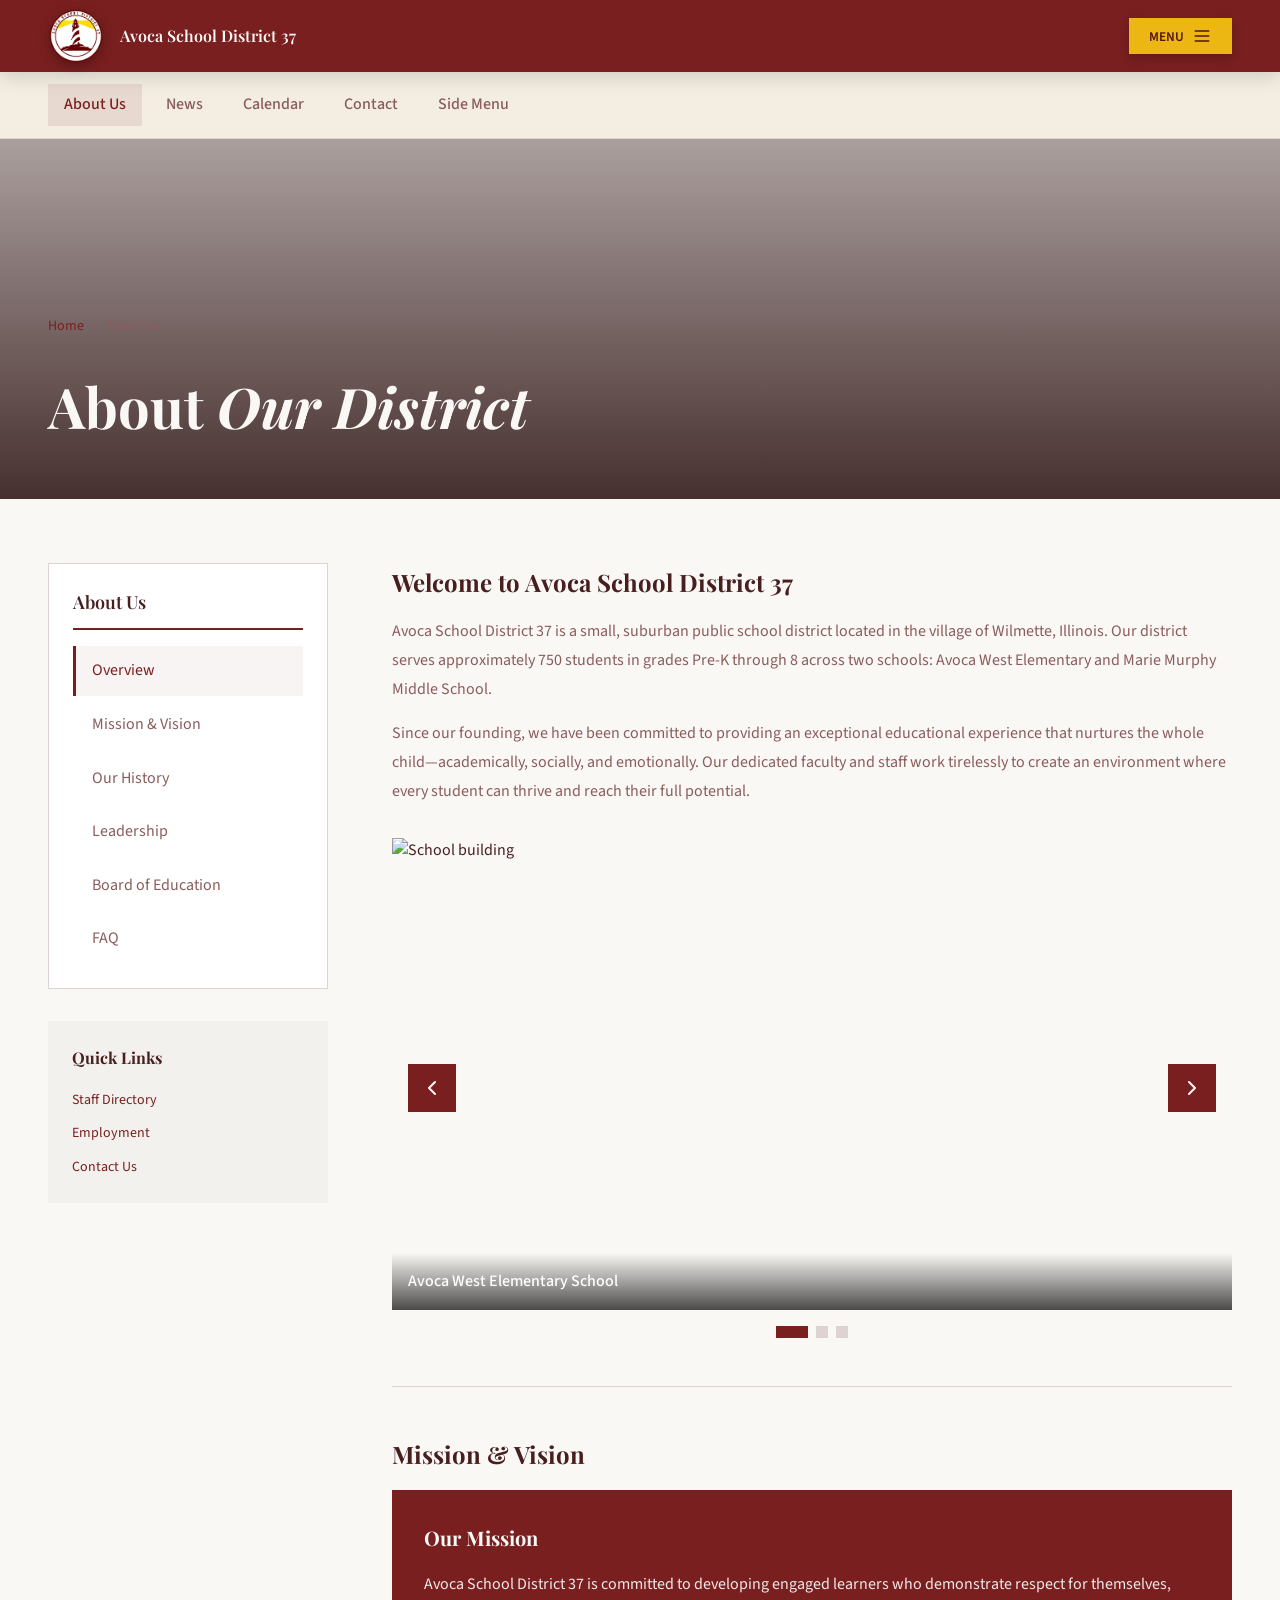
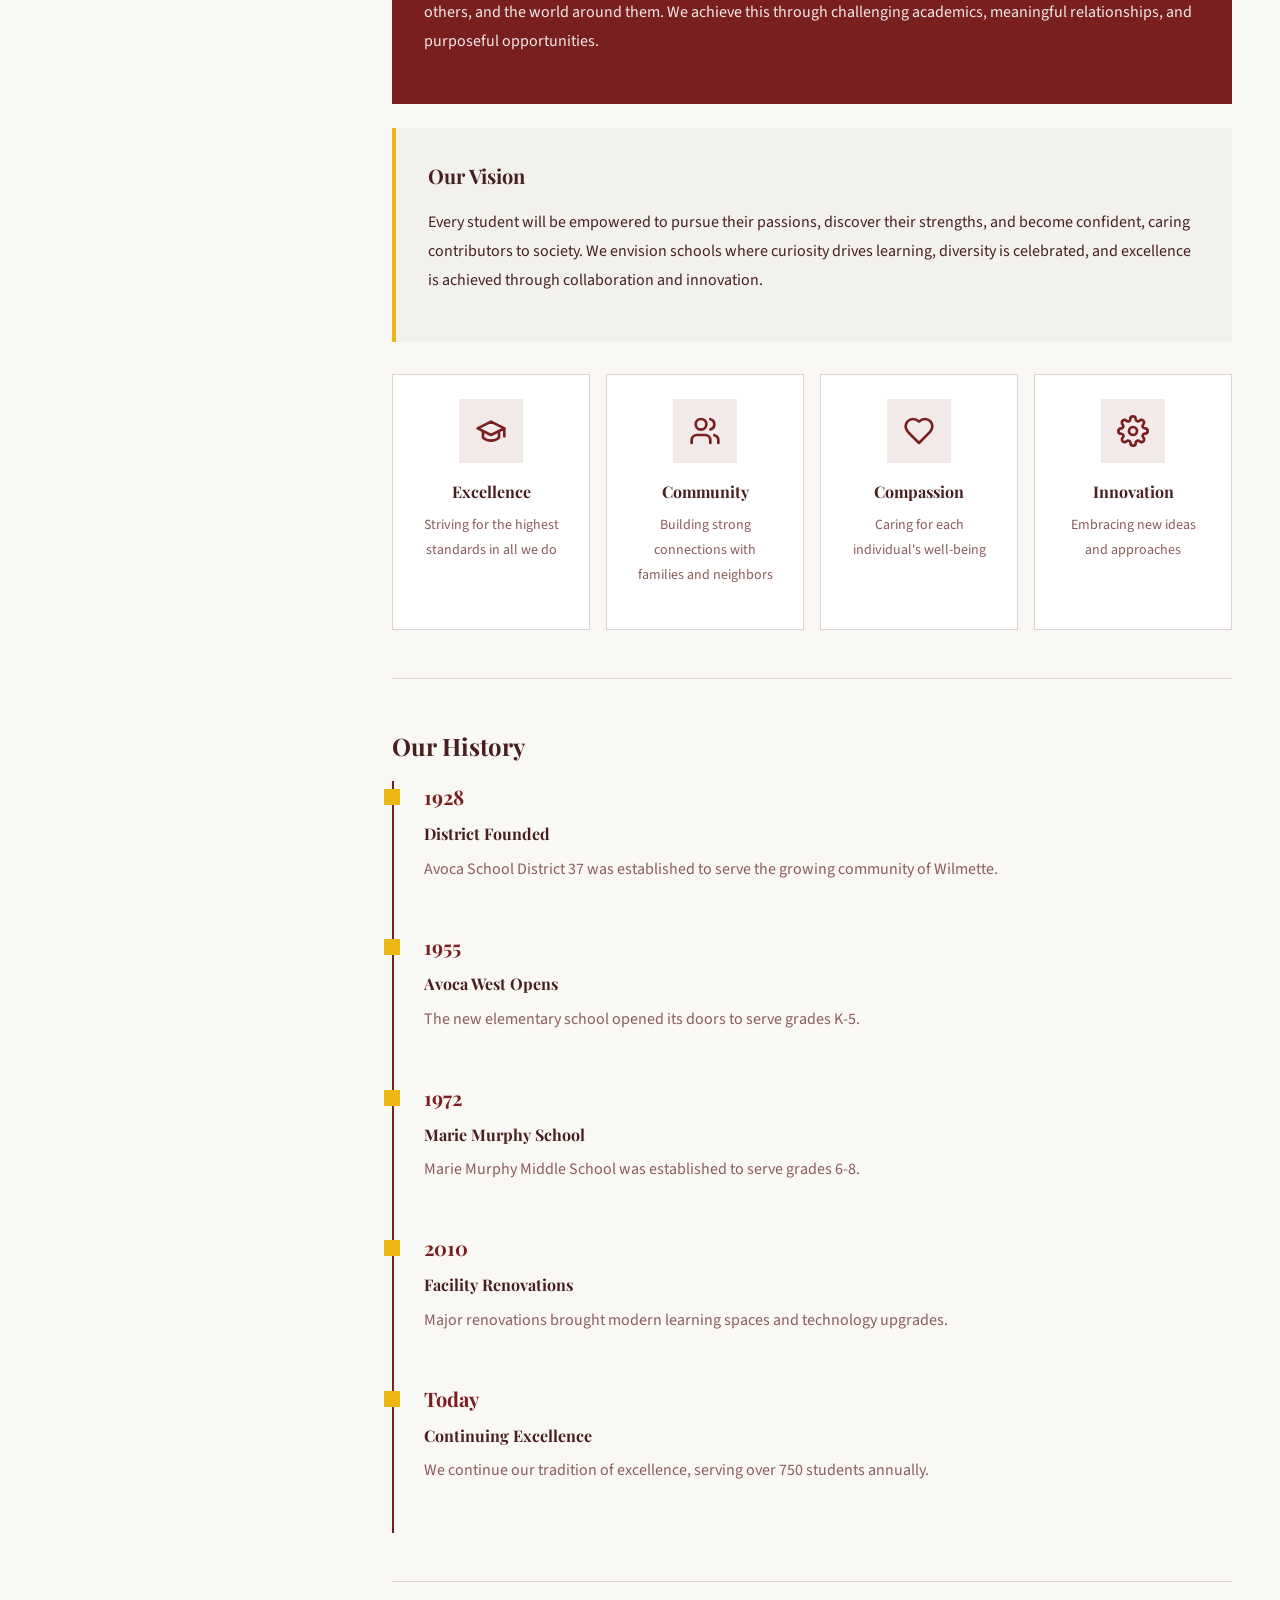
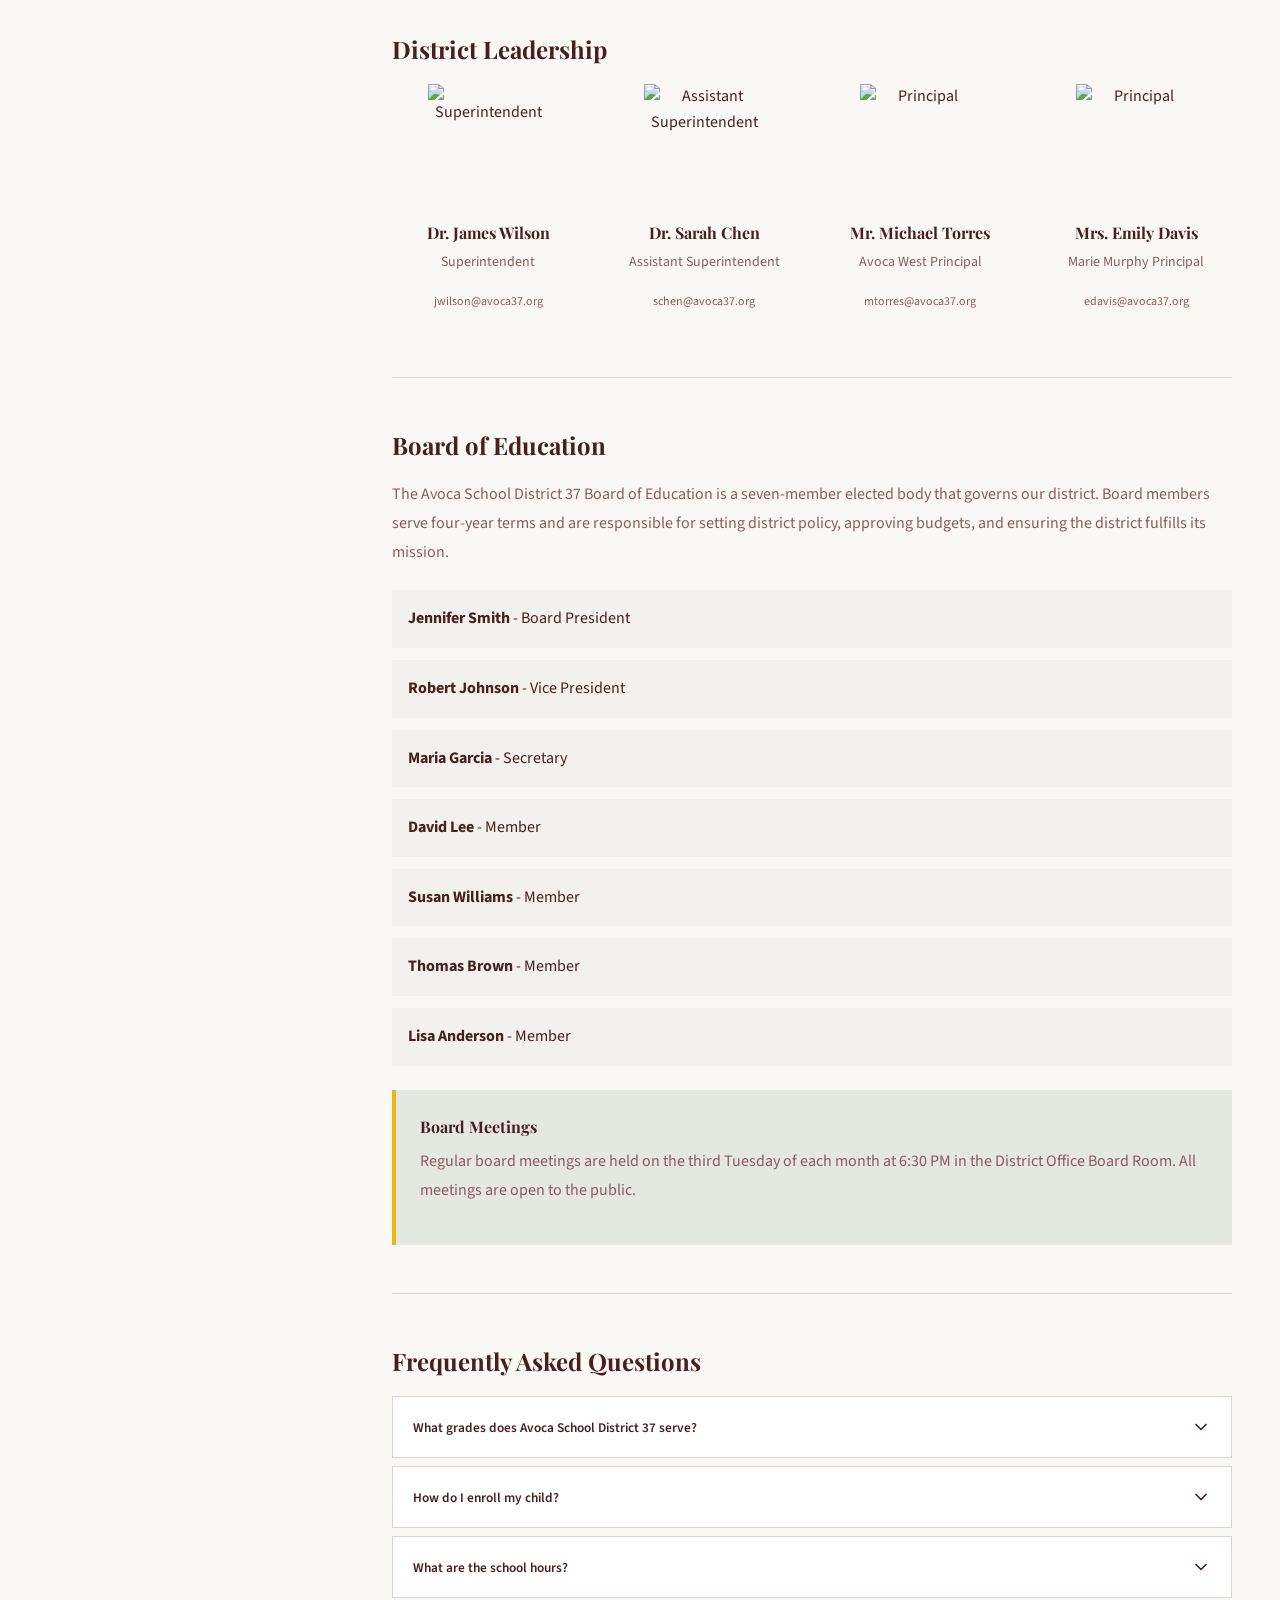
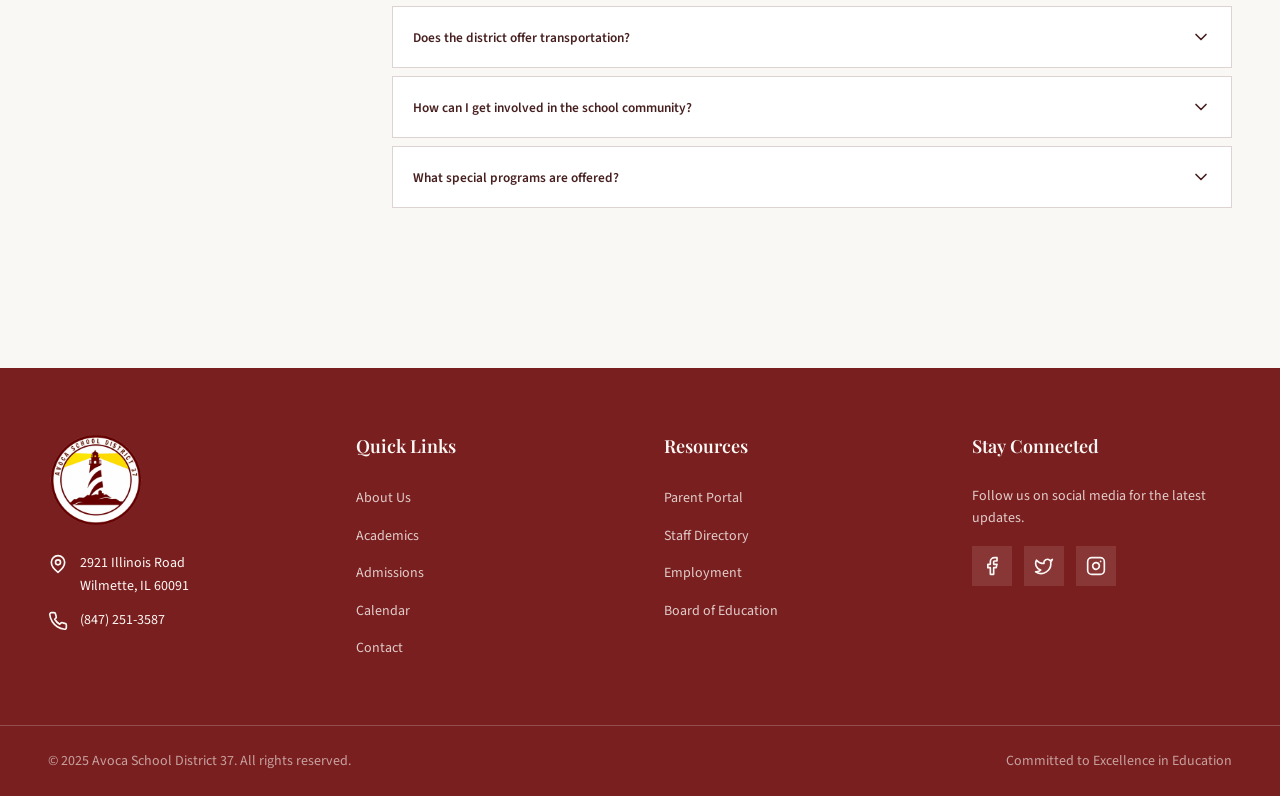
==== commit 13e2b798: "Changes" ====
--- a/public/static/about.html
+++ b/public/static/about.html
@@ -12,7 +12,7 @@
 </head>
 <body>
   <!-- Header -->
-  <header class="header scrolled" id="header">
+  <header class="header header-inner" id="header">
     <div class="header-logo">
       <a href="index.html">
         <img src="../avoca-logo.png" alt="Avoca School District 37" class="logo-img">
@@ -37,6 +37,7 @@
         <li><a href="news.html">News</a></li>
         <li><a href="calendar.html">Calendar</a></li>
         <li><a href="contact.html">Contact</a></li>
+        <li><a href="sidemenu-template.html">Side Menu</a></li>
       </ul>
     </div>
   </nav>
@@ -119,6 +120,16 @@
           <li><a href="#">PTO</a></li>
           <li><a href="#">Foundation</a></li>
           <li><a href="#">Volunteer</a></li>
+        </ul>
+      </div>
+      <div class="menu-section">
+        <h3>Pages</h3>
+        <ul>
+          <li><a href="about.html">About Us</a></li>
+          <li><a href="news.html">News</a></li>
+          <li><a href="calendar.html">Calendar</a></li>
+          <li><a href="contact.html">Contact</a></li>
+          <li><a href="sidemenu-template.html">Side Menu Template</a></li>
         </ul>
       </div>
     </div>
--- a/public/static/styles.css
+++ b/public/static/styles.css
@@ -352,7 +352,7 @@
 
 @media (min-width: 1280px) {
   .menu-sections {
-    grid-template-columns: repeat(5, 1fr);
+    grid-template-columns: repeat(6, 1fr);
   }
 }
 
@@ -2884,3 +2884,388 @@
   margin-bottom: 2rem;
   text-align: center;
 }
+
+/* ============================================
+   Inner Page Header
+   ============================================ */
+.header-inner {
+  background-color: var(--primary);
+  box-shadow: 0 4px 20px rgba(0, 0, 0, 0.15);
+  padding-top: 0.5rem;
+  padding-bottom: 0.5rem;
+}
+
+.header-inner .logo-img {
+  width: 3rem;
+  height: 3rem;
+}
+
+@media (min-width: 768px) {
+  .header-inner .logo-img {
+    width: 3.5rem;
+    height: 3.5rem;
+  }
+}
+
+.header-inner .header-title {
+  display: block;
+  color: var(--primary-foreground);
+}
+
+@media (max-width: 767px) {
+  .header-inner .header-title {
+    display: none;
+  }
+}
+
+.header-inner .menu-btn {
+  background: var(--accent);
+  color: var(--accent-foreground);
+}
+
+.header-inner .menu-btn:hover {
+  background: hsl(45, 85%, 45%);
+}
+
+/* ============================================
+   Side Menu Layout
+   ============================================ */
+.sidemenu-layout {
+  display: flex;
+  min-height: calc(100vh - 8rem);
+  padding-top: 8rem;
+}
+
+@media (max-width: 1023px) {
+  .sidemenu-layout {
+    flex-direction: column;
+  }
+}
+
+.sidemenu {
+  width: 280px;
+  background: var(--card);
+  border-right: 1px solid var(--border);
+  position: sticky;
+  top: 8rem;
+  height: calc(100vh - 8rem);
+  overflow-y: auto;
+  transition: width 0.3s ease;
+  flex-shrink: 0;
+}
+
+@media (max-width: 1023px) {
+  .sidemenu {
+    width: 100%;
+    position: relative;
+    top: 0;
+    height: auto;
+    border-right: none;
+    border-bottom: 1px solid var(--border);
+  }
+}
+
+.sidemenu.collapsed {
+  width: 0;
+  overflow: hidden;
+}
+
+@media (max-width: 1023px) {
+  .sidemenu.collapsed {
+    width: 100%;
+    height: 0;
+  }
+}
+
+.sidemenu-toggle {
+  position: absolute;
+  right: -1rem;
+  top: 1rem;
+  width: 2rem;
+  height: 2rem;
+  background: var(--primary);
+  color: var(--primary-foreground);
+  display: flex;
+  align-items: center;
+  justify-content: center;
+  z-index: 10;
+  transition: transform 0.3s ease;
+}
+
+.sidemenu.collapsed .sidemenu-toggle {
+  transform: rotate(180deg);
+  right: -2rem;
+}
+
+@media (max-width: 1023px) {
+  .sidemenu-toggle {
+    display: none;
+  }
+}
+
+.sidemenu-content {
+  padding: 1.5rem;
+}
+
+.sidemenu-header {
+  margin-bottom: 1.5rem;
+  padding-bottom: 1rem;
+  border-bottom: 1px solid var(--border);
+}
+
+.sidemenu-header h3 {
+  font-size: 1.125rem;
+  font-weight: 700;
+  color: var(--primary);
+}
+
+.sidemenu-nav {
+  display: flex;
+  flex-direction: column;
+  gap: 0.5rem;
+}
+
+.sidemenu-group {
+  margin-bottom: 0.5rem;
+}
+
+.sidemenu-group-toggle {
+  width: 100%;
+  display: flex;
+  align-items: center;
+  justify-content: space-between;
+  padding: 0.75rem 1rem;
+  background: transparent;
+  color: var(--foreground);
+  font-weight: 600;
+  text-align: left;
+  transition: all 0.2s ease;
+}
+
+.sidemenu-group-toggle:hover {
+  background: var(--muted);
+}
+
+.sidemenu-group-toggle.active {
+  background: var(--primary);
+  color: var(--primary-foreground);
+}
+
+.sidemenu-group-toggle svg {
+  transition: transform 0.2s ease;
+}
+
+.sidemenu-group-toggle.active svg {
+  transform: rotate(180deg);
+}
+
+.sidemenu-links {
+  list-style: none;
+  display: none;
+  flex-direction: column;
+  padding-left: 1rem;
+  margin-top: 0.25rem;
+}
+
+.sidemenu-links.active {
+  display: flex;
+}
+
+.sidemenu-links li a {
+  display: block;
+  padding: 0.5rem 1rem;
+  color: var(--muted-foreground);
+  font-size: 0.875rem;
+  transition: all 0.2s ease;
+  border-left: 2px solid transparent;
+}
+
+.sidemenu-links li a:hover {
+  color: var(--primary);
+  background: var(--muted);
+}
+
+.sidemenu-links li a.active {
+  color: var(--primary);
+  border-left-color: var(--primary);
+  background: var(--muted);
+  font-weight: 500;
+}
+
+.sidemenu-main {
+  flex: 1;
+  min-width: 0;
+  padding: 2rem;
+}
+
+@media (min-width: 768px) {
+  .sidemenu-main {
+    padding: 2rem 3rem;
+  }
+}
+
+/* Breadcrumb */
+.breadcrumb {
+  display: flex;
+  align-items: center;
+  gap: 0.5rem;
+  font-size: 0.875rem;
+  color: var(--muted-foreground);
+  margin-bottom: 1.5rem;
+}
+
+.breadcrumb a {
+  color: var(--primary);
+  transition: color 0.2s;
+}
+
+.breadcrumb a:hover {
+  text-decoration: underline;
+}
+
+.breadcrumb-sep {
+  color: var(--border);
+}
+
+.breadcrumb-current {
+  color: var(--foreground);
+}
+
+/* Page Header Inner */
+.page-header-inner {
+  margin-bottom: 2rem;
+}
+
+.page-header-inner h1 {
+  font-size: 2rem;
+  font-weight: 700;
+  margin-bottom: 0.5rem;
+  color: var(--primary);
+}
+
+@media (min-width: 768px) {
+  .page-header-inner h1 {
+    font-size: 2.5rem;
+  }
+}
+
+.page-header-inner p {
+  font-size: 1.125rem;
+  color: var(--muted-foreground);
+}
+
+/* Content Section */
+.content-section {
+  margin-bottom: 3rem;
+}
+
+.content-section h2 {
+  font-size: 1.5rem;
+  font-weight: 700;
+  margin-bottom: 1rem;
+  color: var(--foreground);
+}
+
+.content-section p {
+  margin-bottom: 1rem;
+  line-height: 1.8;
+}
+
+/* Info Cards Grid */
+.info-cards-grid {
+  display: grid;
+  grid-template-columns: 1fr;
+  gap: 1.5rem;
+  margin-top: 1.5rem;
+}
+
+@media (min-width: 768px) {
+  .info-cards-grid {
+    grid-template-columns: repeat(2, 1fr);
+  }
+}
+
+.info-card {
+  background: var(--card);
+  border: 1px solid var(--border);
+  padding: 1.5rem;
+  transition: all 0.3s ease;
+}
+
+.info-card:hover {
+  box-shadow: 0 10px 30px rgba(0, 0, 0, 0.1);
+  transform: translateY(-2px);
+}
+
+.info-card-icon {
+  width: 3rem;
+  height: 3rem;
+  background: var(--primary);
+  color: var(--primary-foreground);
+  display: flex;
+  align-items: center;
+  justify-content: center;
+  margin-bottom: 1rem;
+}
+
+.info-card h3 {
+  font-size: 1.125rem;
+  font-weight: 600;
+  margin-bottom: 0.5rem;
+}
+
+.info-card p {
+  font-size: 0.875rem;
+  color: var(--muted-foreground);
+  margin-bottom: 1rem;
+}
+
+.info-card-link {
+  color: var(--primary);
+  font-weight: 600;
+  font-size: 0.875rem;
+  display: inline-flex;
+  align-items: center;
+  gap: 0.25rem;
+  transition: gap 0.2s ease;
+}
+
+.info-card-link:hover {
+  gap: 0.5rem;
+}
+
+/* Quick Links List */
+.quick-links-list {
+  display: flex;
+  flex-direction: column;
+  gap: 0.5rem;
+}
+
+.quick-link-item {
+  display: flex;
+  align-items: center;
+  justify-content: space-between;
+  padding: 1rem 1.25rem;
+  background: var(--muted);
+  color: var(--foreground);
+  font-weight: 500;
+  transition: all 0.2s ease;
+}
+
+.quick-link-item:hover {
+  background: var(--primary);
+  color: var(--primary-foreground);
+}
+
+.quick-link-item svg {
+  opacity: 0.5;
+}
+
+.quick-link-item:hover svg {
+  opacity: 1;
+}
+
+/* Body with sidemenu */
+body.has-sidemenu .footer {
+  margin-top: 0;
+}
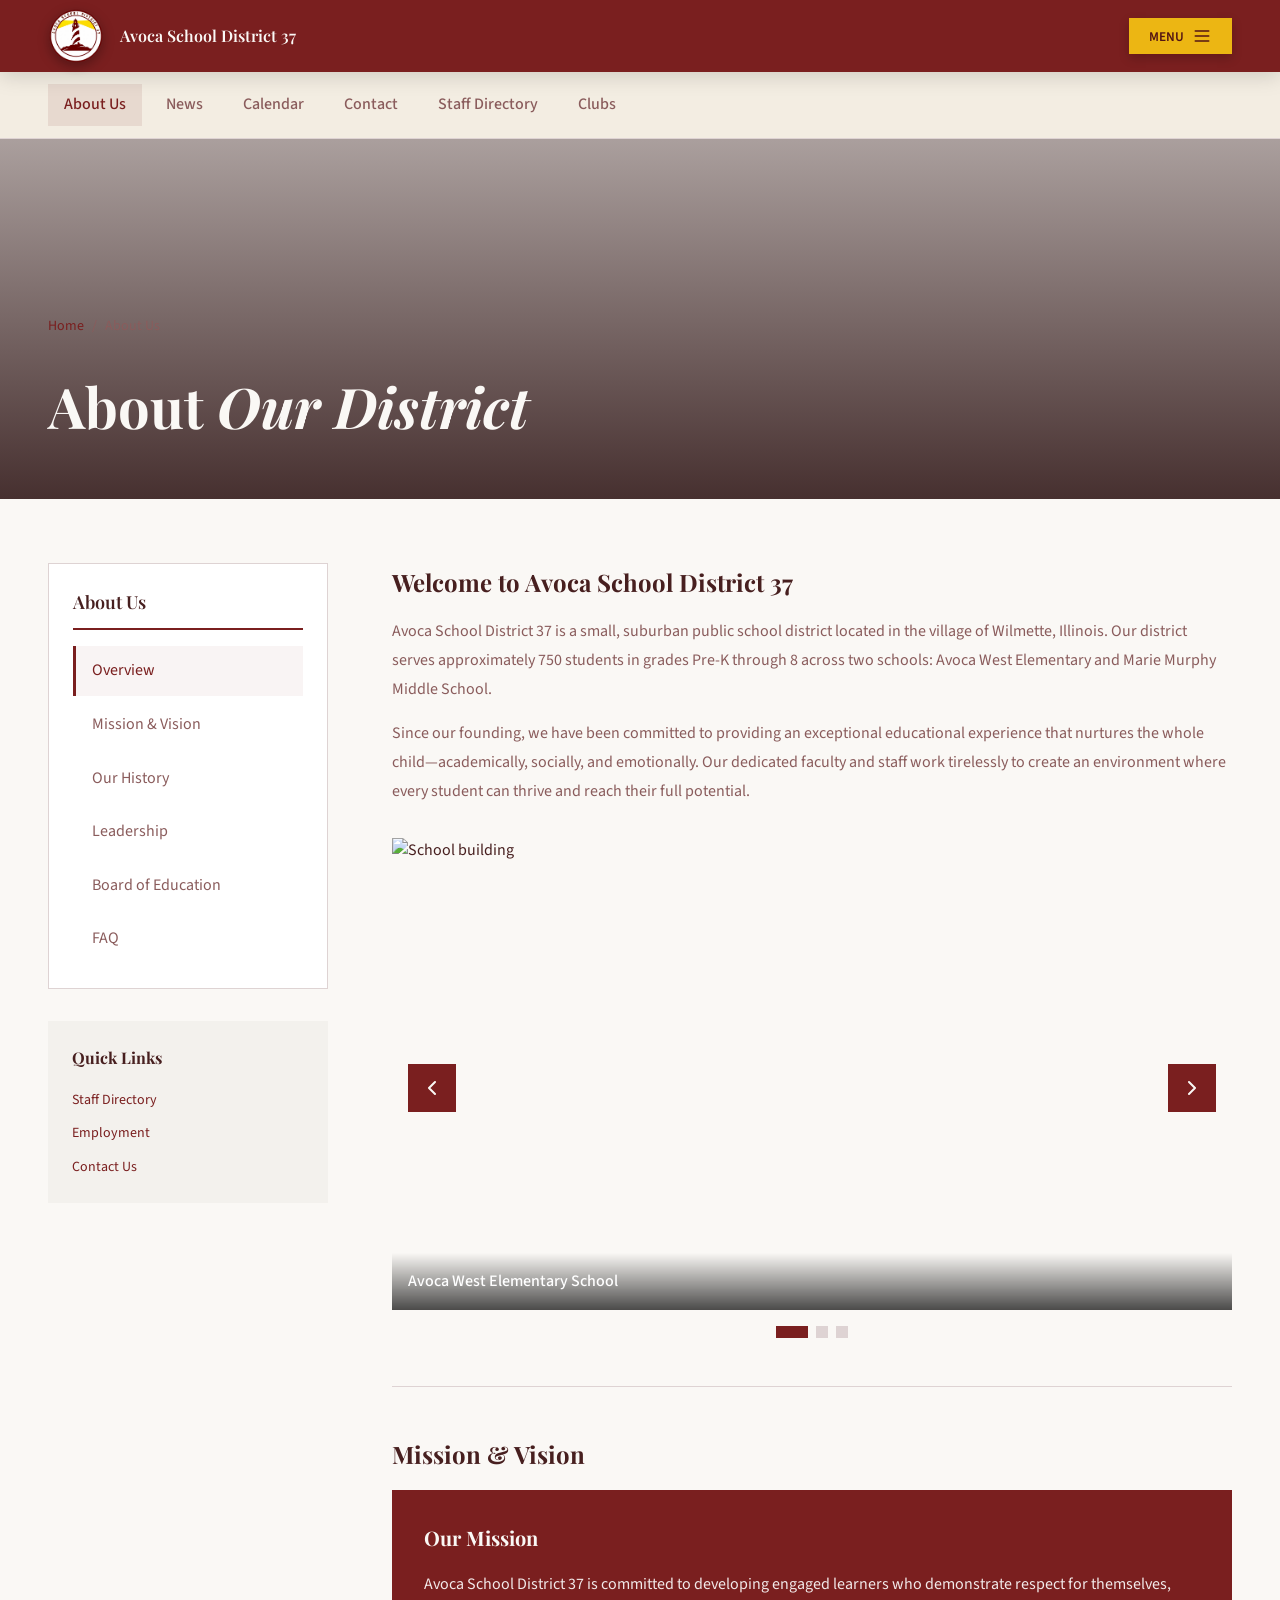
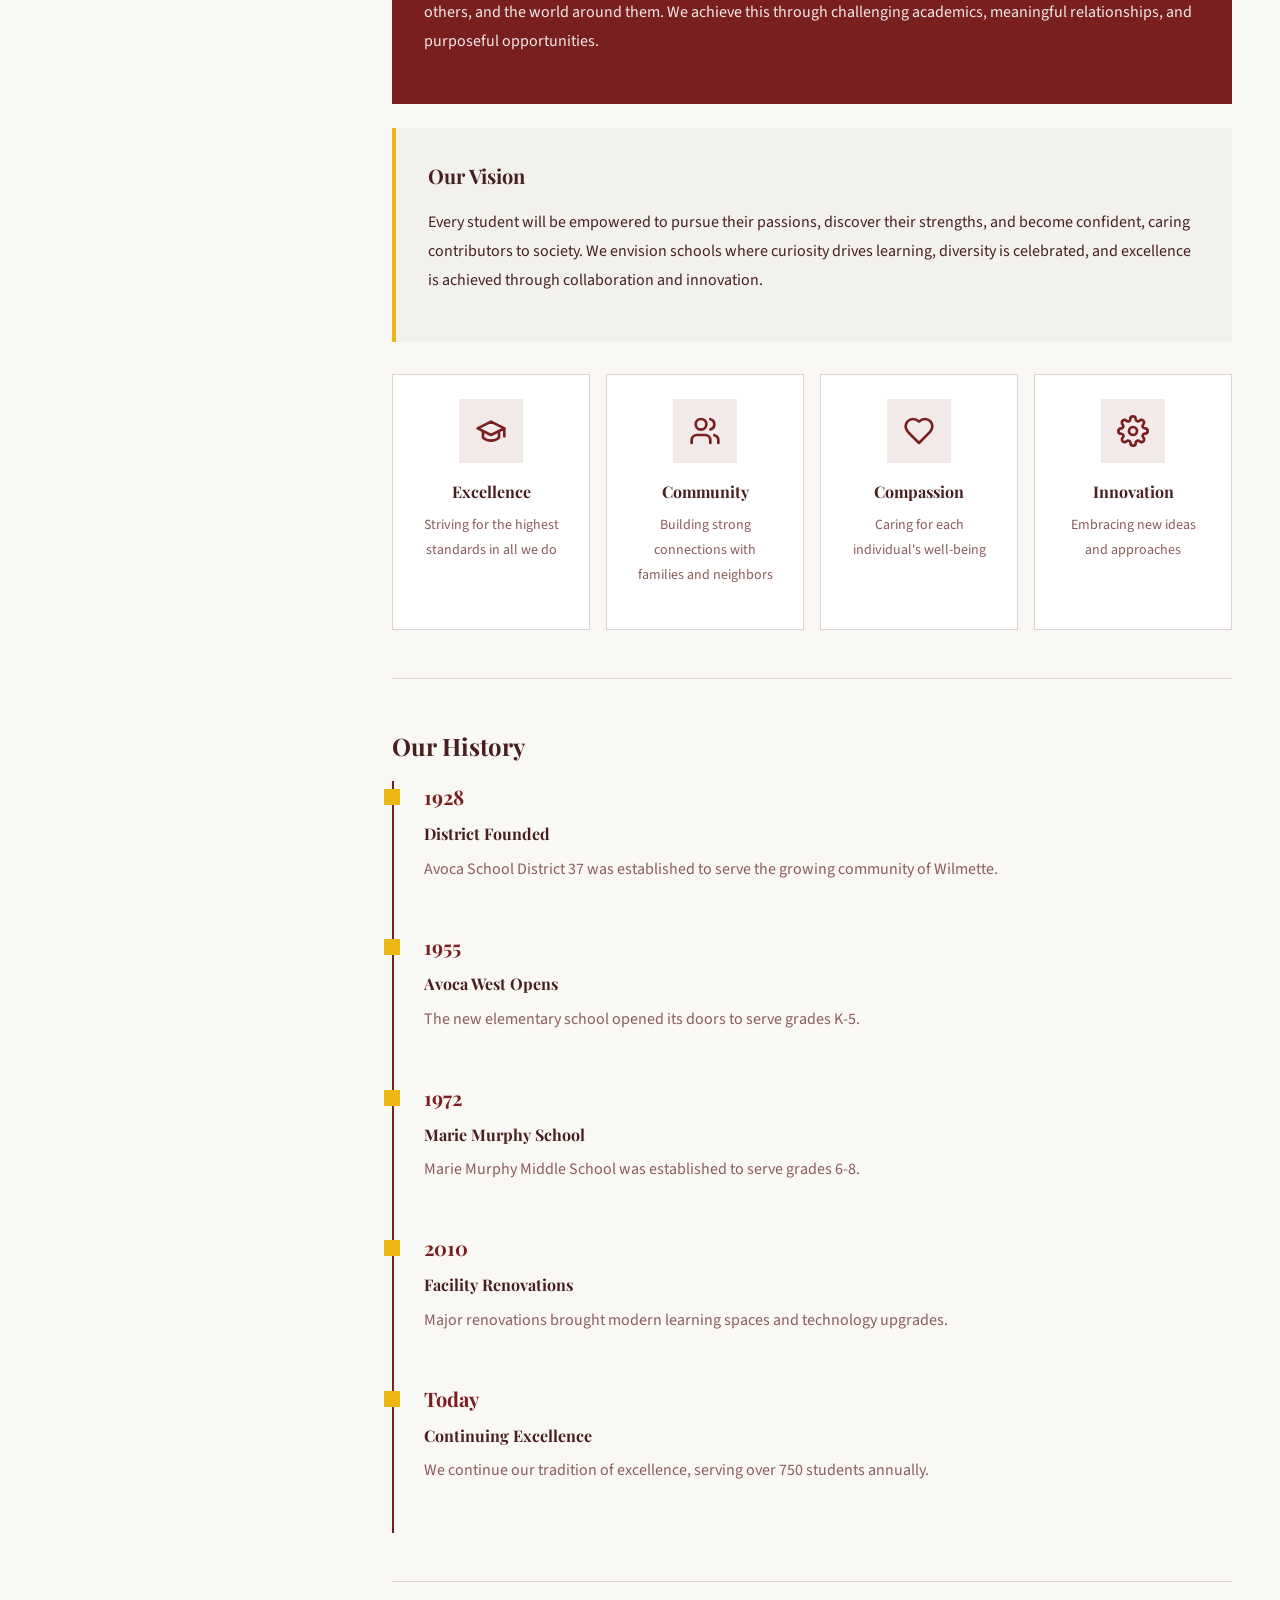
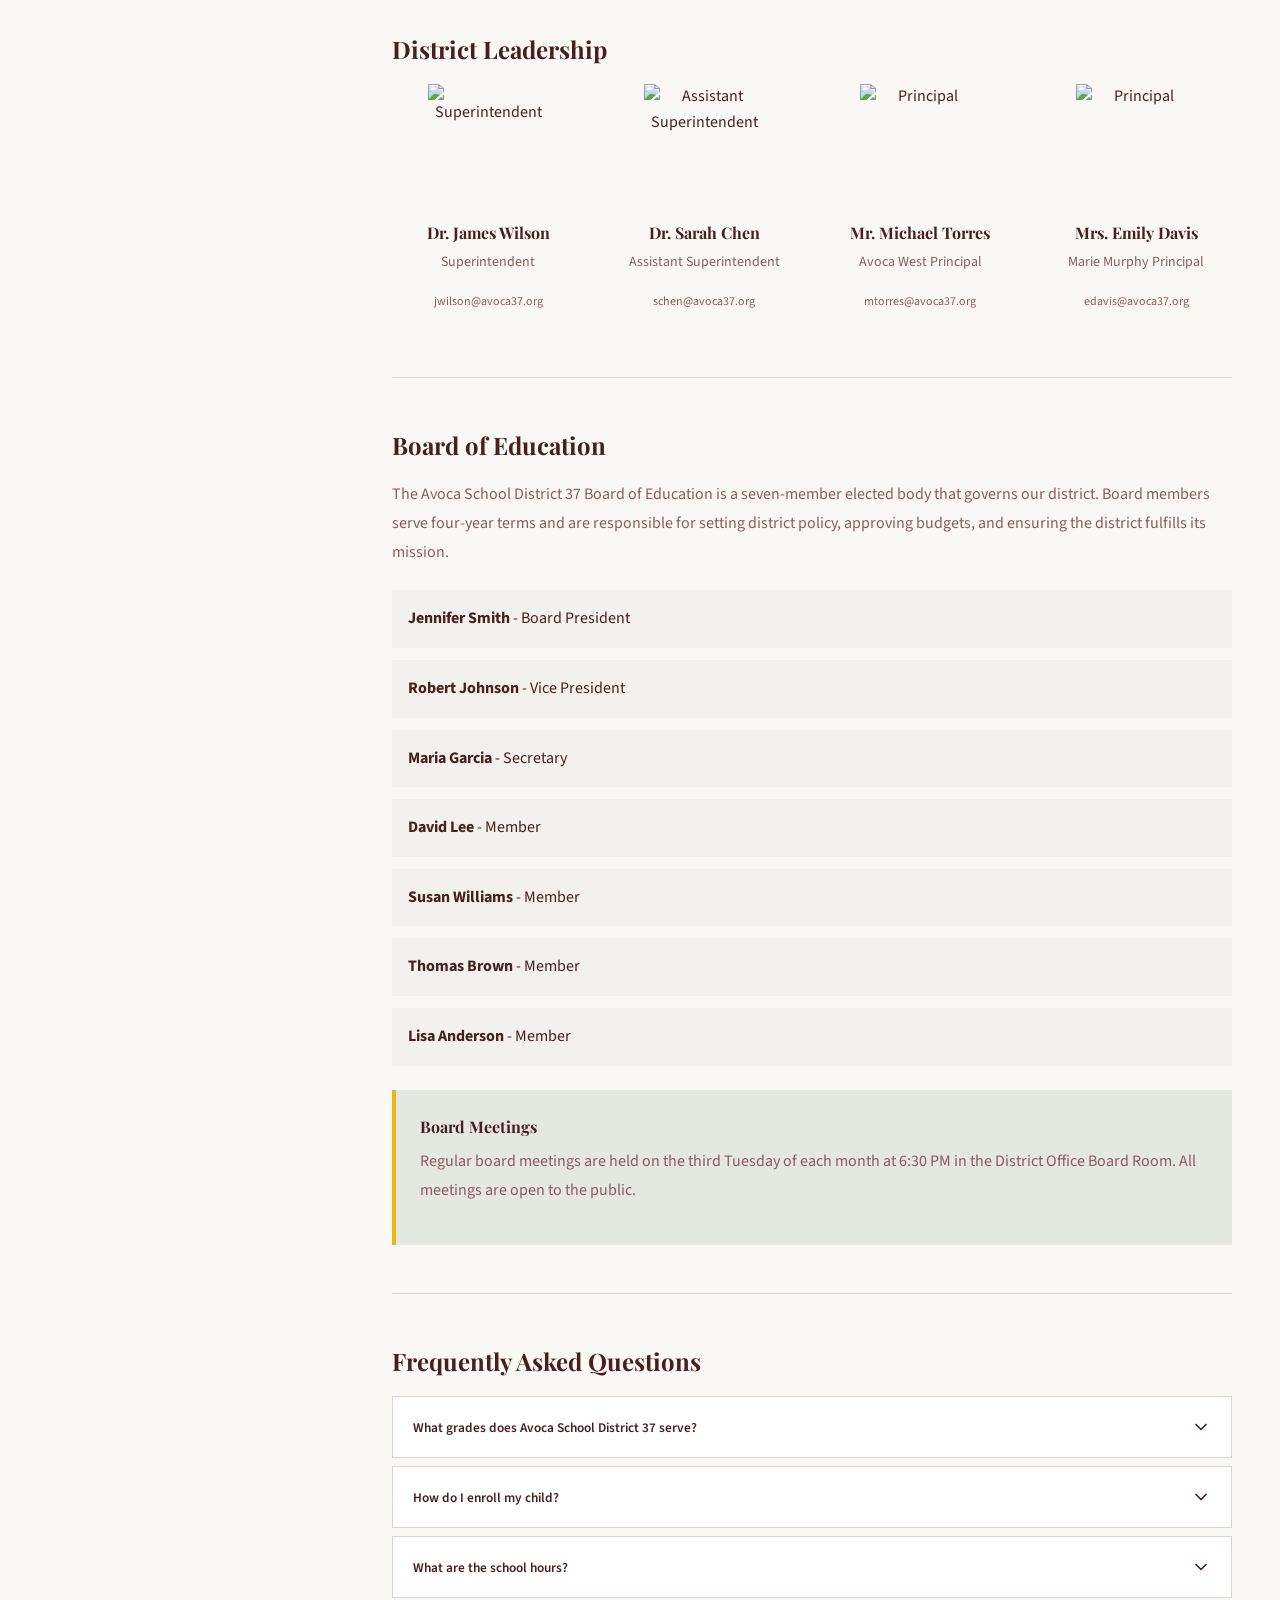
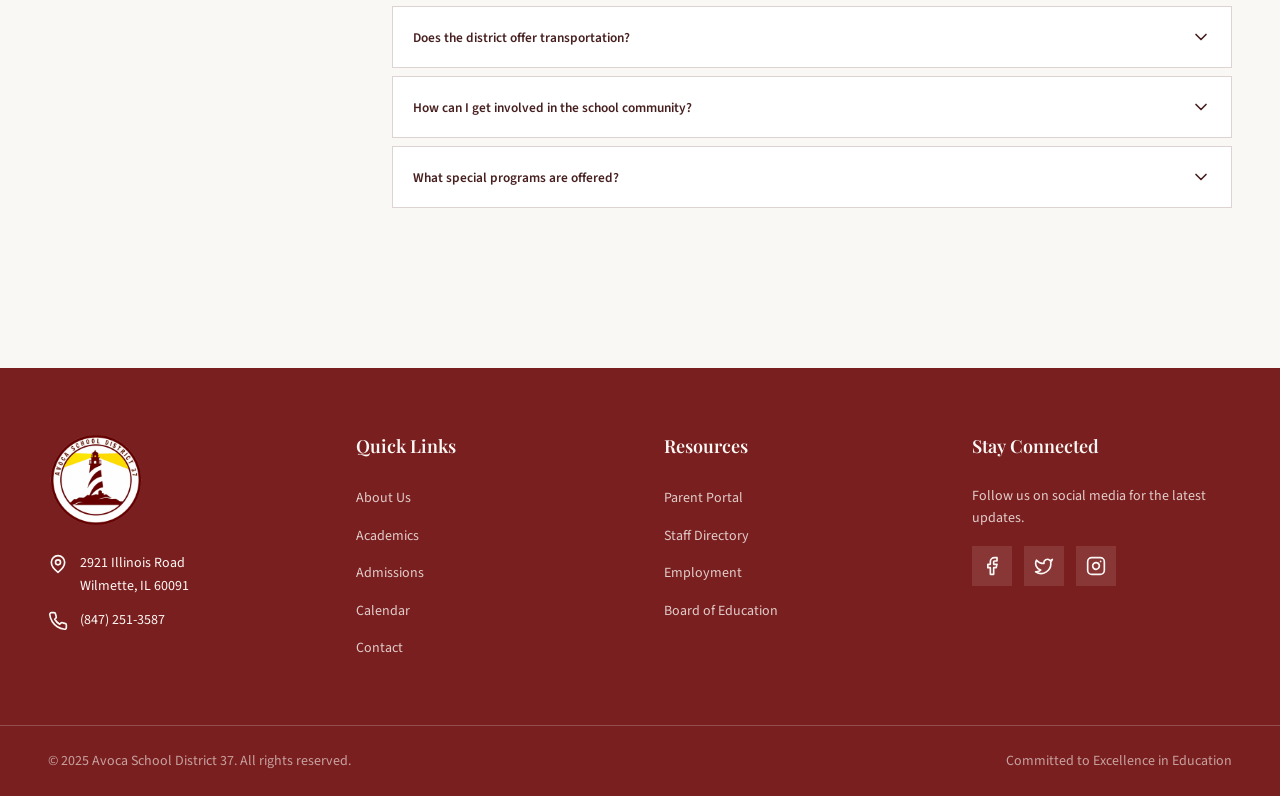
==== commit 314c2f6b: "Refine FAQ and staff pages - Fix FAQ accordion functionality across all pages - Add staff directory " ====
--- a/public/static/about.html
+++ b/public/static/about.html
@@ -37,7 +37,8 @@
         <li><a href="news.html">News</a></li>
         <li><a href="calendar.html">Calendar</a></li>
         <li><a href="contact.html">Contact</a></li>
-        <li><a href="sidemenu-template.html">Side Menu</a></li>
+        <li><a href="staff-directory.html">Staff Directory</a></li>
+        <li><a href="clubs.html">Clubs</a></li>
       </ul>
     </div>
   </nav>
@@ -129,6 +130,8 @@
           <li><a href="news.html">News</a></li>
           <li><a href="calendar.html">Calendar</a></li>
           <li><a href="contact.html">Contact</a></li>
+          <li><a href="staff-directory.html">Staff Directory</a></li>
+          <li><a href="clubs.html">Clubs & Activities</a></li>
           <li><a href="sidemenu-template.html">Side Menu Template</a></li>
         </ul>
       </div>
--- a/public/static/styles.css
+++ b/public/static/styles.css
@@ -3269,3 +3269,315 @@
 body.has-sidemenu .footer {
   margin-top: 0;
 }
+
+/* ============================================
+   Staff Directory Page
+   ============================================ */
+.staff-directory-section {
+  padding: 4rem 0;
+}
+
+.staff-filters {
+  margin-bottom: 3rem;
+}
+
+.staff-search {
+  display: flex;
+  align-items: center;
+  gap: 1rem;
+  padding: 1rem 1.5rem;
+  background: var(--card);
+  border: 1px solid var(--border);
+  margin-bottom: 1.5rem;
+}
+
+.staff-search svg {
+  color: var(--muted-foreground);
+  flex-shrink: 0;
+}
+
+.staff-search input {
+  flex: 1;
+  border: none;
+  background: transparent;
+  font-size: 1rem;
+  color: var(--foreground);
+  outline: none;
+}
+
+.staff-search input::placeholder {
+  color: var(--muted-foreground);
+}
+
+.staff-filter-btns {
+  display: flex;
+  flex-wrap: wrap;
+  gap: 0.5rem;
+}
+
+.staff-category {
+  margin-bottom: 3rem;
+}
+
+.staff-category h2 {
+  font-size: 1.5rem;
+  margin-bottom: 1.5rem;
+  padding-bottom: 0.75rem;
+  border-bottom: 2px solid var(--primary);
+}
+
+.staff-grid {
+  display: grid;
+  gap: 1.5rem;
+}
+
+@media (min-width: 640px) {
+  .staff-grid {
+    grid-template-columns: repeat(2, 1fr);
+  }
+}
+
+@media (min-width: 1024px) {
+  .staff-grid {
+    grid-template-columns: repeat(3, 1fr);
+  }
+}
+
+.staff-card {
+  display: flex;
+  gap: 1.25rem;
+  padding: 1.5rem;
+  background: var(--card);
+  border: 1px solid var(--border);
+  transition: all 0.3s ease;
+}
+
+.staff-card:hover {
+  box-shadow: 0 8px 30px rgba(0,0,0,0.1);
+  border-color: var(--primary);
+}
+
+.staff-image {
+  flex-shrink: 0;
+}
+
+.staff-image img {
+  width: 80px;
+  height: 80px;
+  object-fit: cover;
+}
+
+.staff-info {
+  flex: 1;
+  min-width: 0;
+}
+
+.staff-info h3 {
+  font-size: 1.125rem;
+  font-weight: 600;
+  margin-bottom: 0.25rem;
+}
+
+.staff-title {
+  color: var(--primary);
+  font-weight: 500;
+  font-size: 0.875rem;
+  margin-bottom: 0.125rem;
+}
+
+.staff-department {
+  color: var(--muted-foreground);
+  font-size: 0.8rem;
+  margin-bottom: 0.75rem;
+}
+
+.staff-contact {
+  display: flex;
+  flex-direction: column;
+  gap: 0.375rem;
+}
+
+.staff-contact a {
+  display: flex;
+  align-items: center;
+  gap: 0.5rem;
+  font-size: 0.8rem;
+  color: var(--muted-foreground);
+  transition: color 0.2s;
+}
+
+.staff-contact a:hover {
+  color: var(--primary);
+}
+
+.staff-contact svg {
+  flex-shrink: 0;
+}
+
+/* ============================================
+   Clubs Page
+   ============================================ */
+.clubs-intro {
+  padding: 3rem 0;
+  background: var(--muted);
+}
+
+.clubs-intro-content {
+  max-width: 800px;
+  text-align: center;
+  margin: 0 auto;
+}
+
+.clubs-intro h2 {
+  font-size: 2rem;
+  margin-bottom: 1rem;
+}
+
+.clubs-intro p {
+  color: var(--muted-foreground);
+  font-size: 1.125rem;
+  line-height: 1.7;
+}
+
+.clubs-section {
+  padding: 4rem 0;
+}
+
+.clubs-filter {
+  display: flex;
+  flex-wrap: wrap;
+  gap: 0.5rem;
+  margin-bottom: 2rem;
+}
+
+.clubs-grid {
+  display: grid;
+  gap: 1.5rem;
+}
+
+@media (min-width: 640px) {
+  .clubs-grid {
+    grid-template-columns: repeat(2, 1fr);
+  }
+}
+
+@media (min-width: 1024px) {
+  .clubs-grid {
+    grid-template-columns: repeat(3, 1fr);
+  }
+}
+
+.club-card {
+  background: var(--card);
+  border: 1px solid var(--border);
+  transition: all 0.3s ease;
+  overflow: hidden;
+}
+
+.club-card:hover {
+  box-shadow: 0 8px 30px rgba(0,0,0,0.1);
+  border-color: var(--primary);
+}
+
+.club-image {
+  position: relative;
+  overflow: hidden;
+}
+
+.club-image img {
+  width: 100%;
+  aspect-ratio: 4/3;
+  object-fit: cover;
+  transition: transform 0.5s;
+}
+
+.club-card:hover .club-image img {
+  transform: scale(1.05);
+}
+
+.club-badge {
+  position: absolute;
+  top: 0.75rem;
+  left: 0.75rem;
+  padding: 0.25rem 0.75rem;
+  background: var(--primary);
+  color: var(--primary-foreground);
+  font-size: 0.7rem;
+  font-weight: 600;
+  text-transform: uppercase;
+}
+
+.club-badge.badge-arts {
+  background: hsl(280, 60%, 45%);
+}
+
+.club-badge.badge-sports {
+  background: hsl(145, 60%, 35%);
+}
+
+.club-badge.badge-service {
+  background: hsl(200, 70%, 40%);
+}
+
+.club-badge.badge-stem {
+  background: hsl(35, 85%, 50%);
+  color: hsl(0, 0%, 10%);
+}
+
+.club-content {
+  padding: 1.5rem;
+}
+
+.club-content h3 {
+  font-size: 1.25rem;
+  margin-bottom: 0.5rem;
+}
+
+.club-content p {
+  color: var(--muted-foreground);
+  font-size: 0.9rem;
+  line-height: 1.6;
+  margin-bottom: 1rem;
+}
+
+.club-meta {
+  display: flex;
+  flex-wrap: wrap;
+  gap: 1rem;
+  margin-bottom: 0.75rem;
+}
+
+.club-schedule {
+  display: flex;
+  align-items: center;
+  gap: 0.375rem;
+  font-size: 0.8rem;
+  color: var(--muted-foreground);
+}
+
+.club-grades {
+  font-size: 0.8rem;
+  color: var(--primary);
+  font-weight: 500;
+}
+
+.club-advisor {
+  font-size: 0.85rem;
+  color: var(--foreground);
+}
+
+.club-advisor strong {
+  color: var(--muted-foreground);
+  font-weight: 500;
+}
+
+.clubs-faq {
+  margin-top: 4rem;
+  padding-top: 3rem;
+  border-top: 1px solid var(--border);
+}
+
+.clubs-faq h2 {
+  font-size: 1.75rem;
+  margin-bottom: 1.5rem;
+}
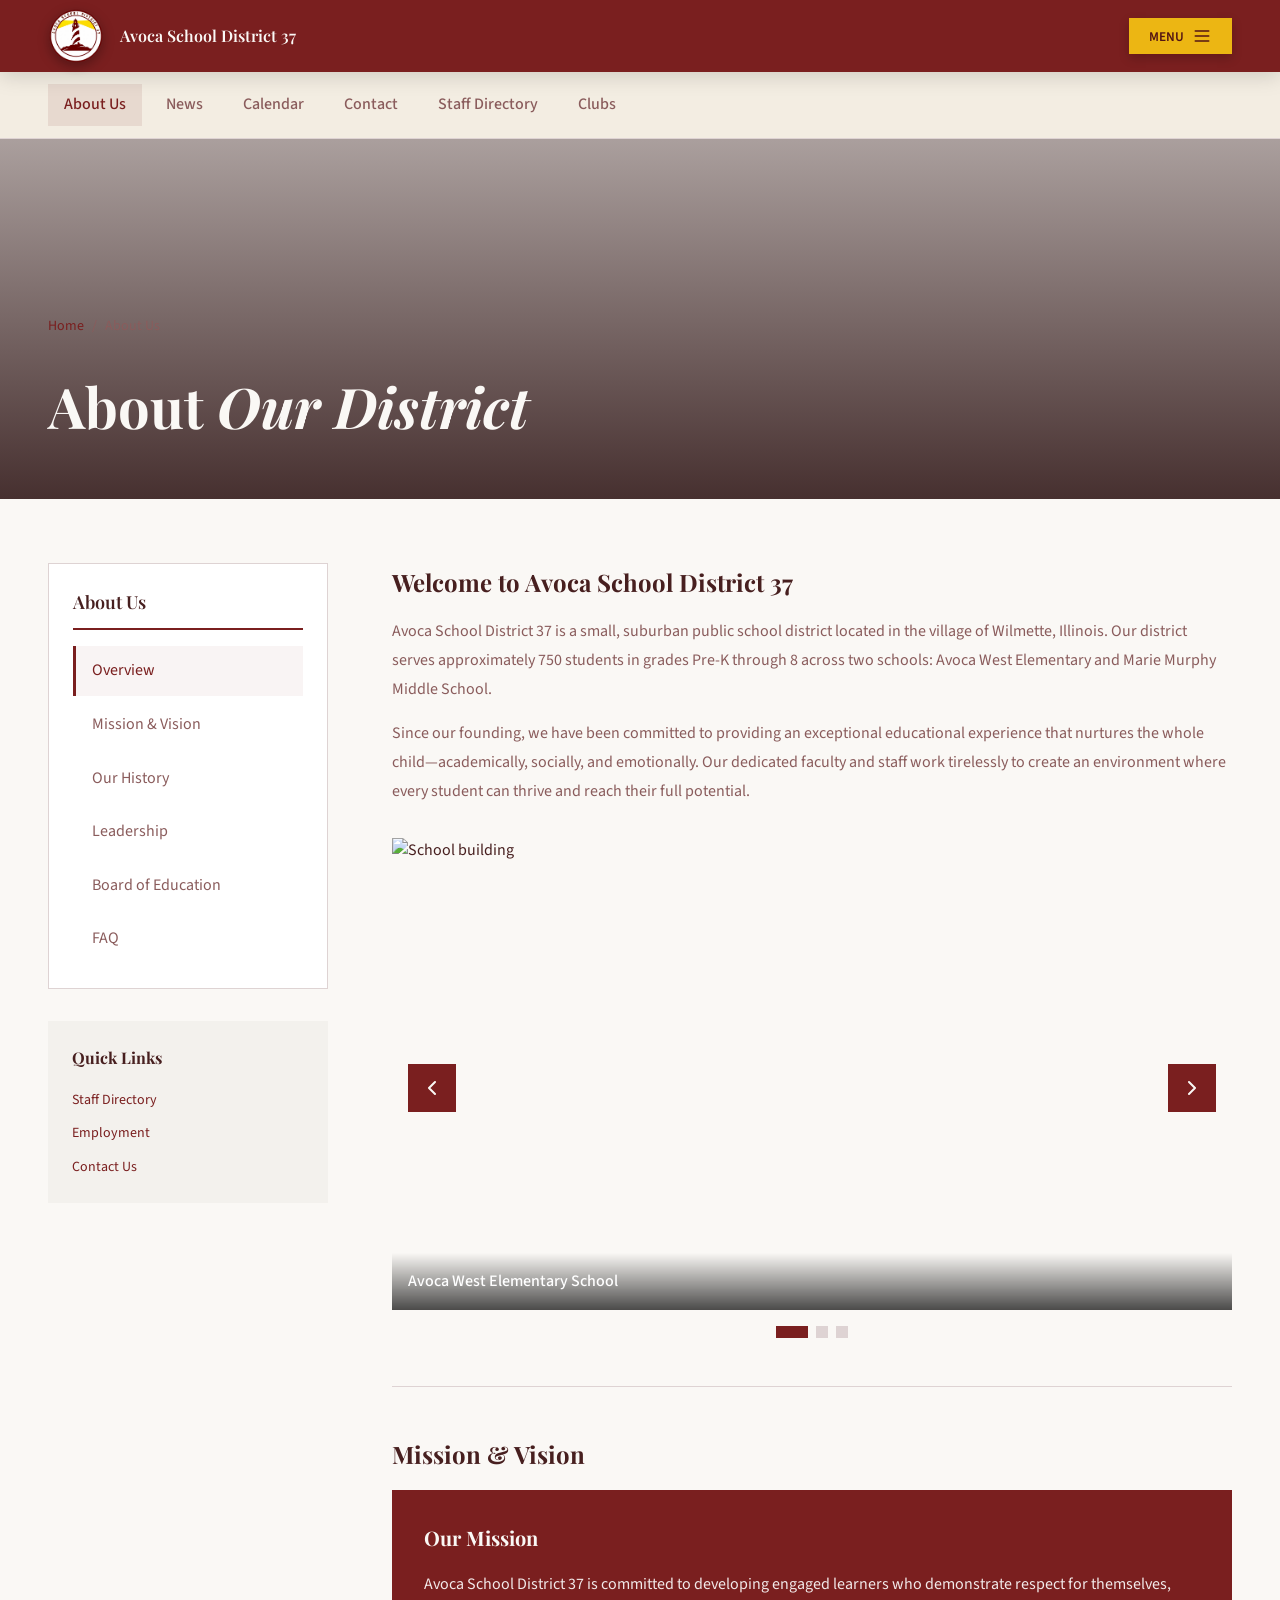
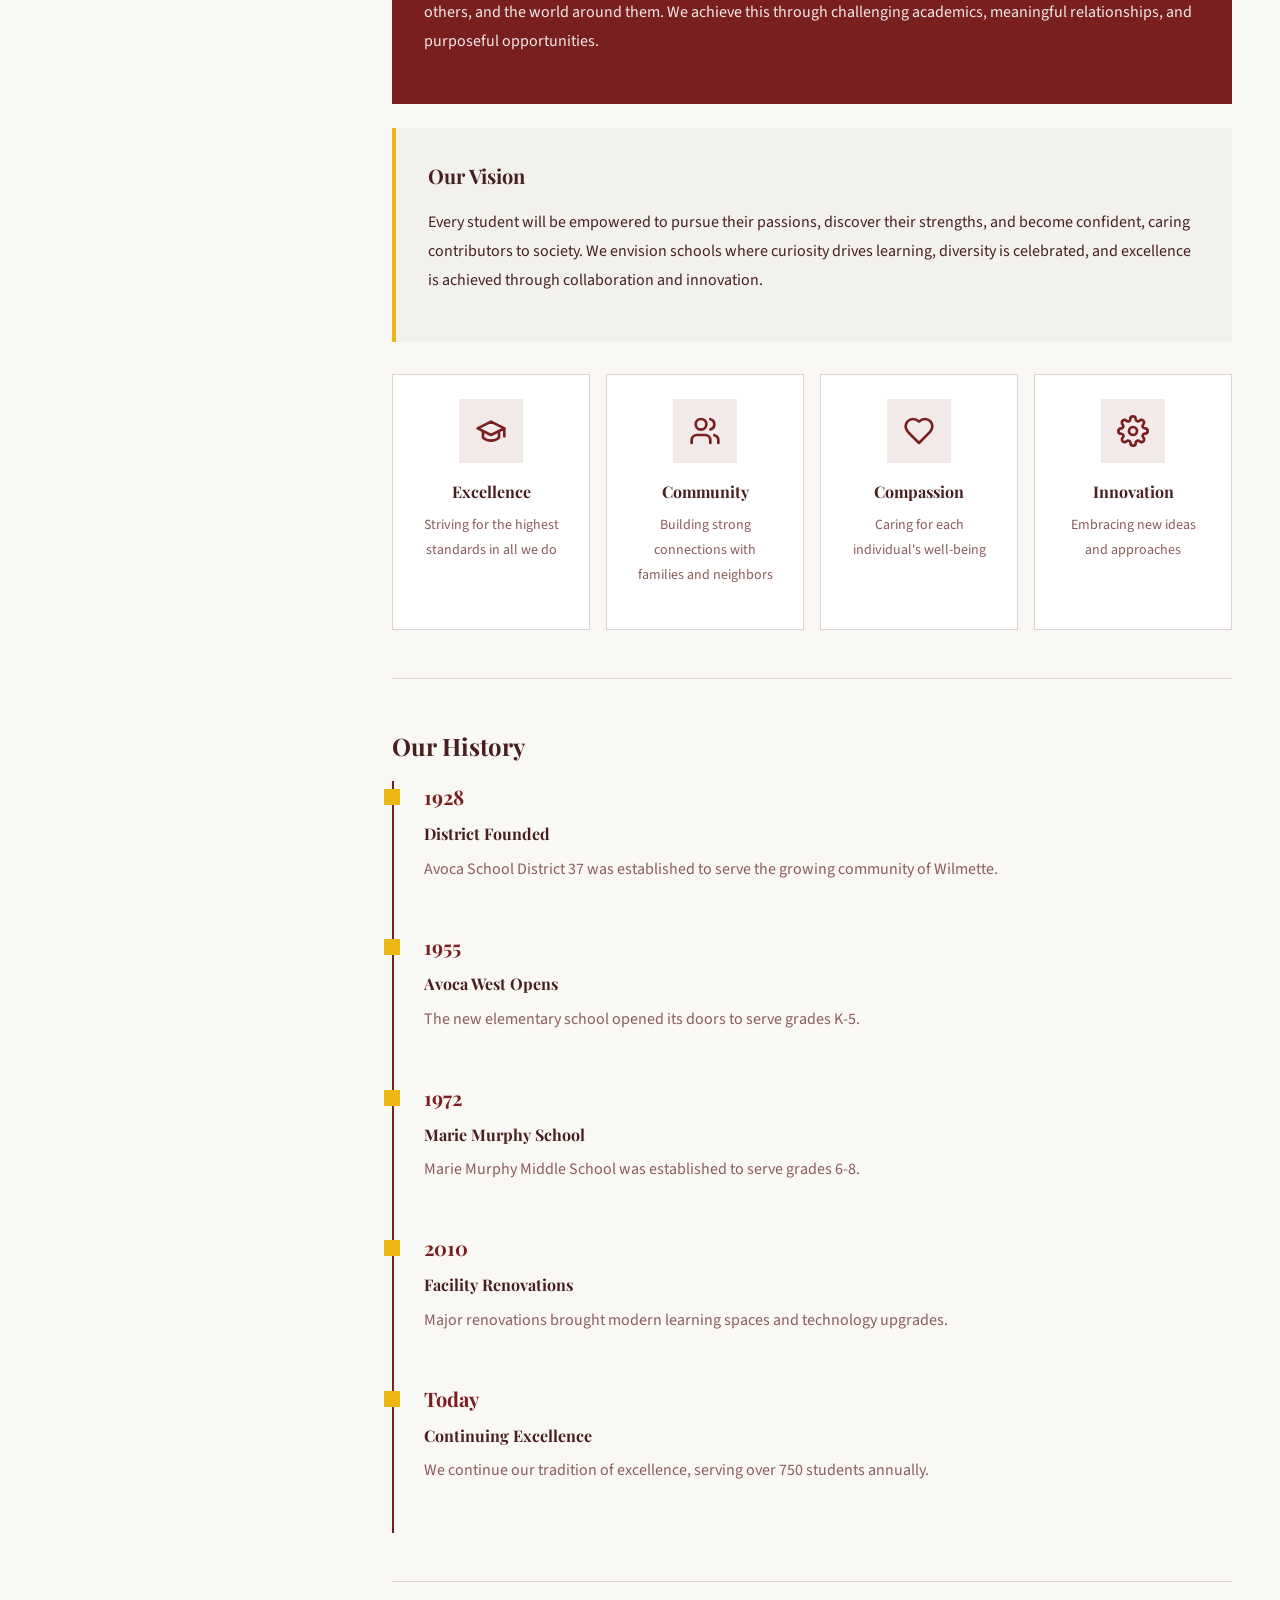
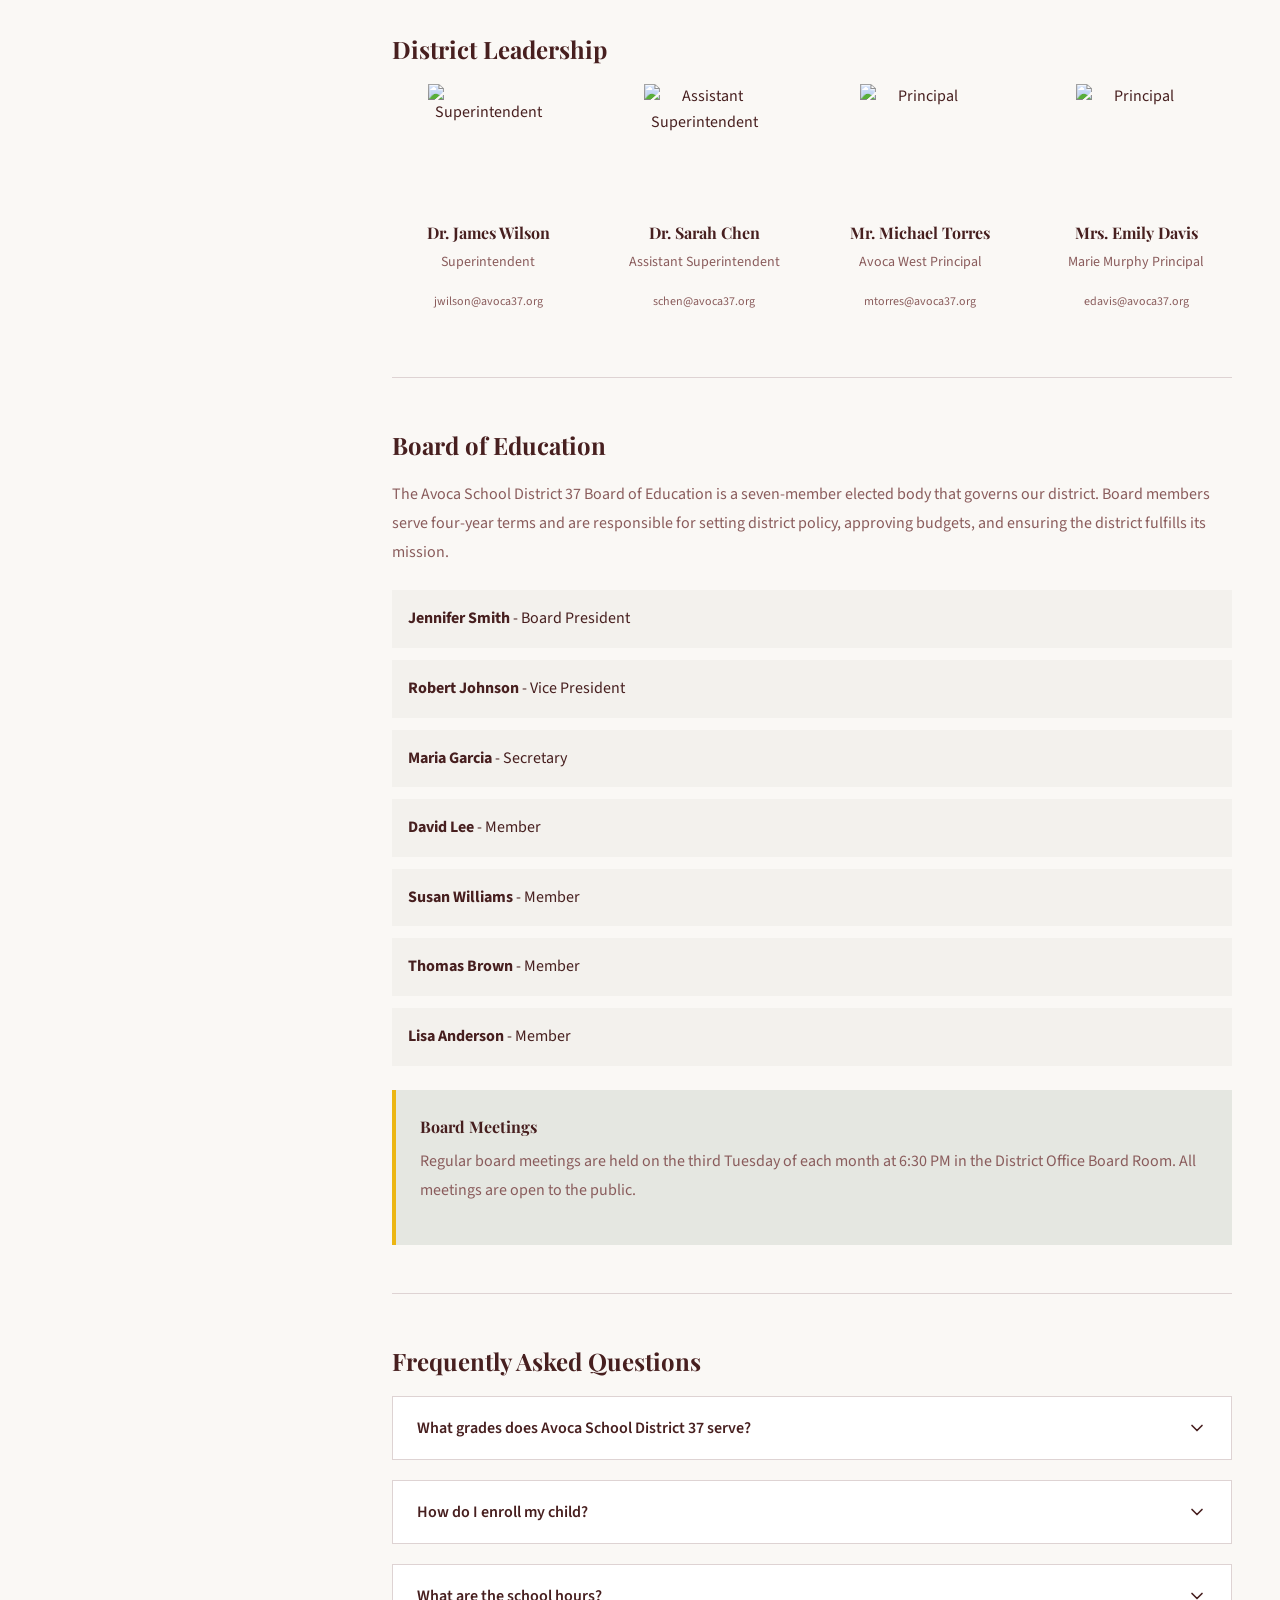
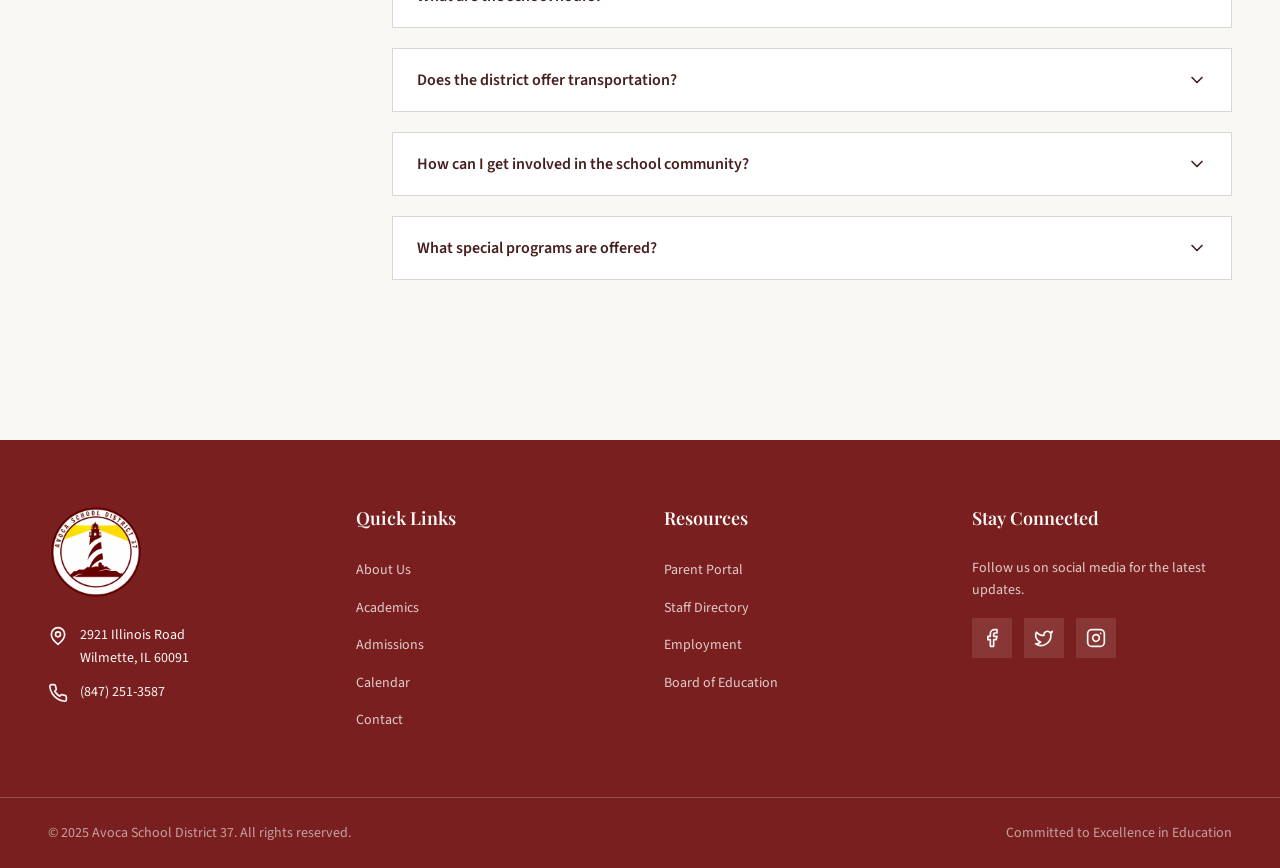
==== commit c8614aa6: "Changes" ====
--- a/public/static/about.html
+++ b/public/static/about.html
@@ -20,11 +20,16 @@
       <span class="header-title" id="header-title">Avoca School District 37</span>
     </div>
     <button class="menu-btn" id="menu-btn">
-      <span>MENU</span>
-      <svg xmlns="http://www.w3.org/2000/svg" width="20" height="20" viewBox="0 0 24 24" fill="none" stroke="currentColor" stroke-width="2" stroke-linecap="round" stroke-linejoin="round">
+      <span class="menu-text">MENU</span>
+      <span class="menu-text-open">CLOSE</span>
+      <svg class="menu-icon" xmlns="http://www.w3.org/2000/svg" width="20" height="20" viewBox="0 0 24 24" fill="none" stroke="currentColor" stroke-width="2" stroke-linecap="round" stroke-linejoin="round">
         <line x1="4" x2="20" y1="12" y2="12"></line>
         <line x1="4" x2="20" y1="6" y2="6"></line>
         <line x1="4" x2="20" y1="18" y2="18"></line>
+      </svg>
+      <svg class="menu-icon-close" xmlns="http://www.w3.org/2000/svg" width="20" height="20" viewBox="0 0 24 24" fill="none" stroke="currentColor" stroke-width="2" stroke-linecap="round" stroke-linejoin="round">
+        <path d="M18 6 6 18"></path>
+        <path d="m6 6 12 12"></path>
       </svg>
     </button>
   </header>
--- a/public/static/styles.css
+++ b/public/static/styles.css
@@ -174,7 +174,35 @@
   color: var(--primary-foreground);
   font-weight: 600;
   box-shadow: 0 4px 10px rgba(0, 0, 0, 0.2);
-  transition: all 0.3s ease;
+  transition: background 0.3s ease, box-shadow 0.3s ease;
+  position: relative;
+  z-index: 101;
+}
+
+.menu-btn .menu-text-open,
+.menu-btn .menu-icon-close {
+  display: none;
+}
+
+.menu-btn.menu-open .menu-text {
+  display: none;
+}
+
+.menu-btn.menu-open .menu-text-open {
+  display: inline;
+}
+
+.menu-btn.menu-open .menu-icon {
+  display: none;
+}
+
+.menu-btn.menu-open .menu-icon-close {
+  display: block;
+}
+
+.menu-btn.menu-open {
+  background: rgba(255, 255, 255, 0.15);
+  box-shadow: none;
 }
 
 .header.scrolled .menu-btn {
@@ -182,12 +210,25 @@
   color: var(--accent-foreground);
 }
 
+.header.scrolled .menu-btn.menu-open {
+  background: rgba(255, 255, 255, 0.15);
+  color: var(--primary-foreground);
+}
+
 .menu-btn:hover {
   background: var(--primary);
 }
 
+.menu-btn.menu-open:hover {
+  background: rgba(255, 255, 255, 0.25);
+}
+
 .header.scrolled .menu-btn:hover {
   background: hsl(45, 85%, 45%);
+}
+
+.header.scrolled .menu-btn.menu-open:hover {
+  background: rgba(255, 255, 255, 0.25);
 }
 
 /* ============================================
@@ -200,12 +241,15 @@
   background: var(--primary);
   color: var(--primary-foreground);
   overflow-y: auto;
-  display: none;
   padding-top: env(safe-area-inset-top);
+  opacity: 0;
+  visibility: hidden;
+  transition: opacity 0.4s ease, visibility 0.4s ease;
 }
 
 .menu-overlay.open {
-  display: block;
+  opacity: 1;
+  visibility: visible;
 }
 
 .menu-header {
@@ -235,8 +279,6 @@
 .menu-logo {
   width: 4rem;
   height: 4rem;
-  background: var(--primary-foreground);
-  padding: 0.25rem;
 }
 
 .menu-logo-wrap h2 {
@@ -1957,6 +1999,11 @@
 .faq-item {
   border: 1px solid var(--border);
   background: var(--card);
+  margin-bottom: 0.75rem;
+}
+
+.faq-item:last-child {
+  margin-bottom: 0;
 }
 
 .faq-question {
@@ -1964,19 +2011,31 @@
   display: flex;
   align-items: center;
   justify-content: space-between;
-  padding: 1.25rem;
+  gap: 1rem;
+  padding: 1.25rem 1.5rem;
   text-align: left;
   font-weight: 600;
+  font-size: 1rem;
   color: var(--foreground);
-  transition: background 0.2s;
+  cursor: pointer;
+  transition: background 0.2s, color 0.2s;
+  background: transparent;
+  border: none;
 }
 
 .faq-question:hover {
   background: var(--muted);
 }
 
+.faq-item.open .faq-question {
+  background: var(--primary);
+  color: var(--primary-foreground);
+}
+
 .faq-question svg {
   flex-shrink: 0;
+  width: 1.25rem;
+  height: 1.25rem;
   transition: transform 0.3s;
 }
 
@@ -1985,16 +2044,28 @@
 }
 
 .faq-answer {
-  display: none;
-  padding: 0 1.25rem 1.25rem;
+  max-height: 0;
+  overflow: hidden;
+  transition: max-height 0.3s ease;
 }
 
 .faq-item.open .faq-answer {
-  display: block;
+  max-height: 500px;
+}
+
+.faq-answer-inner {
+  padding: 1.5rem;
+  border-top: 1px solid var(--border);
+  background: var(--muted);
 }
 
 .faq-answer p {
   margin-bottom: 0;
+  padding: 1.5rem;
+  line-height: 1.8;
+  color: var(--foreground);
+  background: var(--muted);
+  border-top: 1px solid var(--border);
 }
 
 /* ============================================
@@ -2985,7 +3056,7 @@
   height: 2rem;
   background: var(--primary);
   color: var(--primary-foreground);
-  display: flex;
+  display: none;
   align-items: center;
   justify-content: center;
   z-index: 10;
@@ -2999,7 +3070,7 @@
 
 @media (max-width: 1023px) {
   .sidemenu-toggle {
-    display: none;
+    display: flex;
   }
 }
 
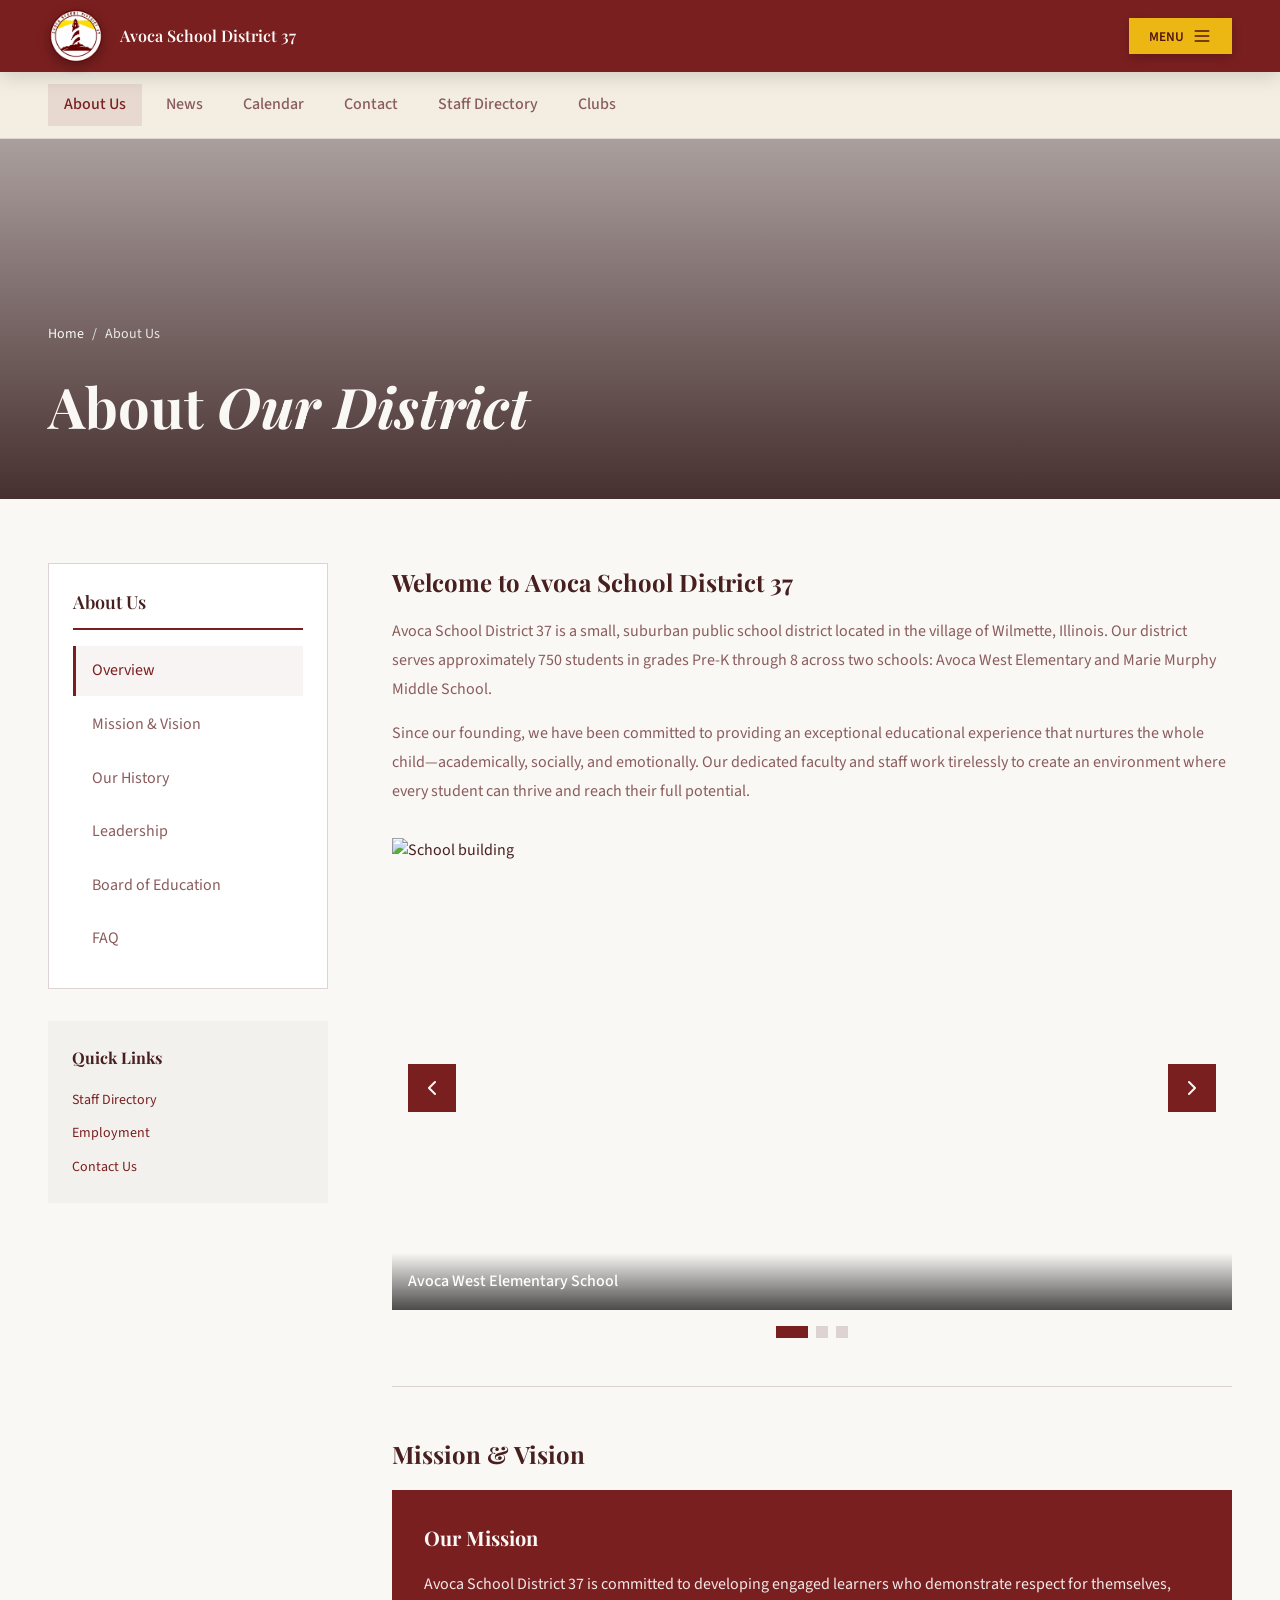
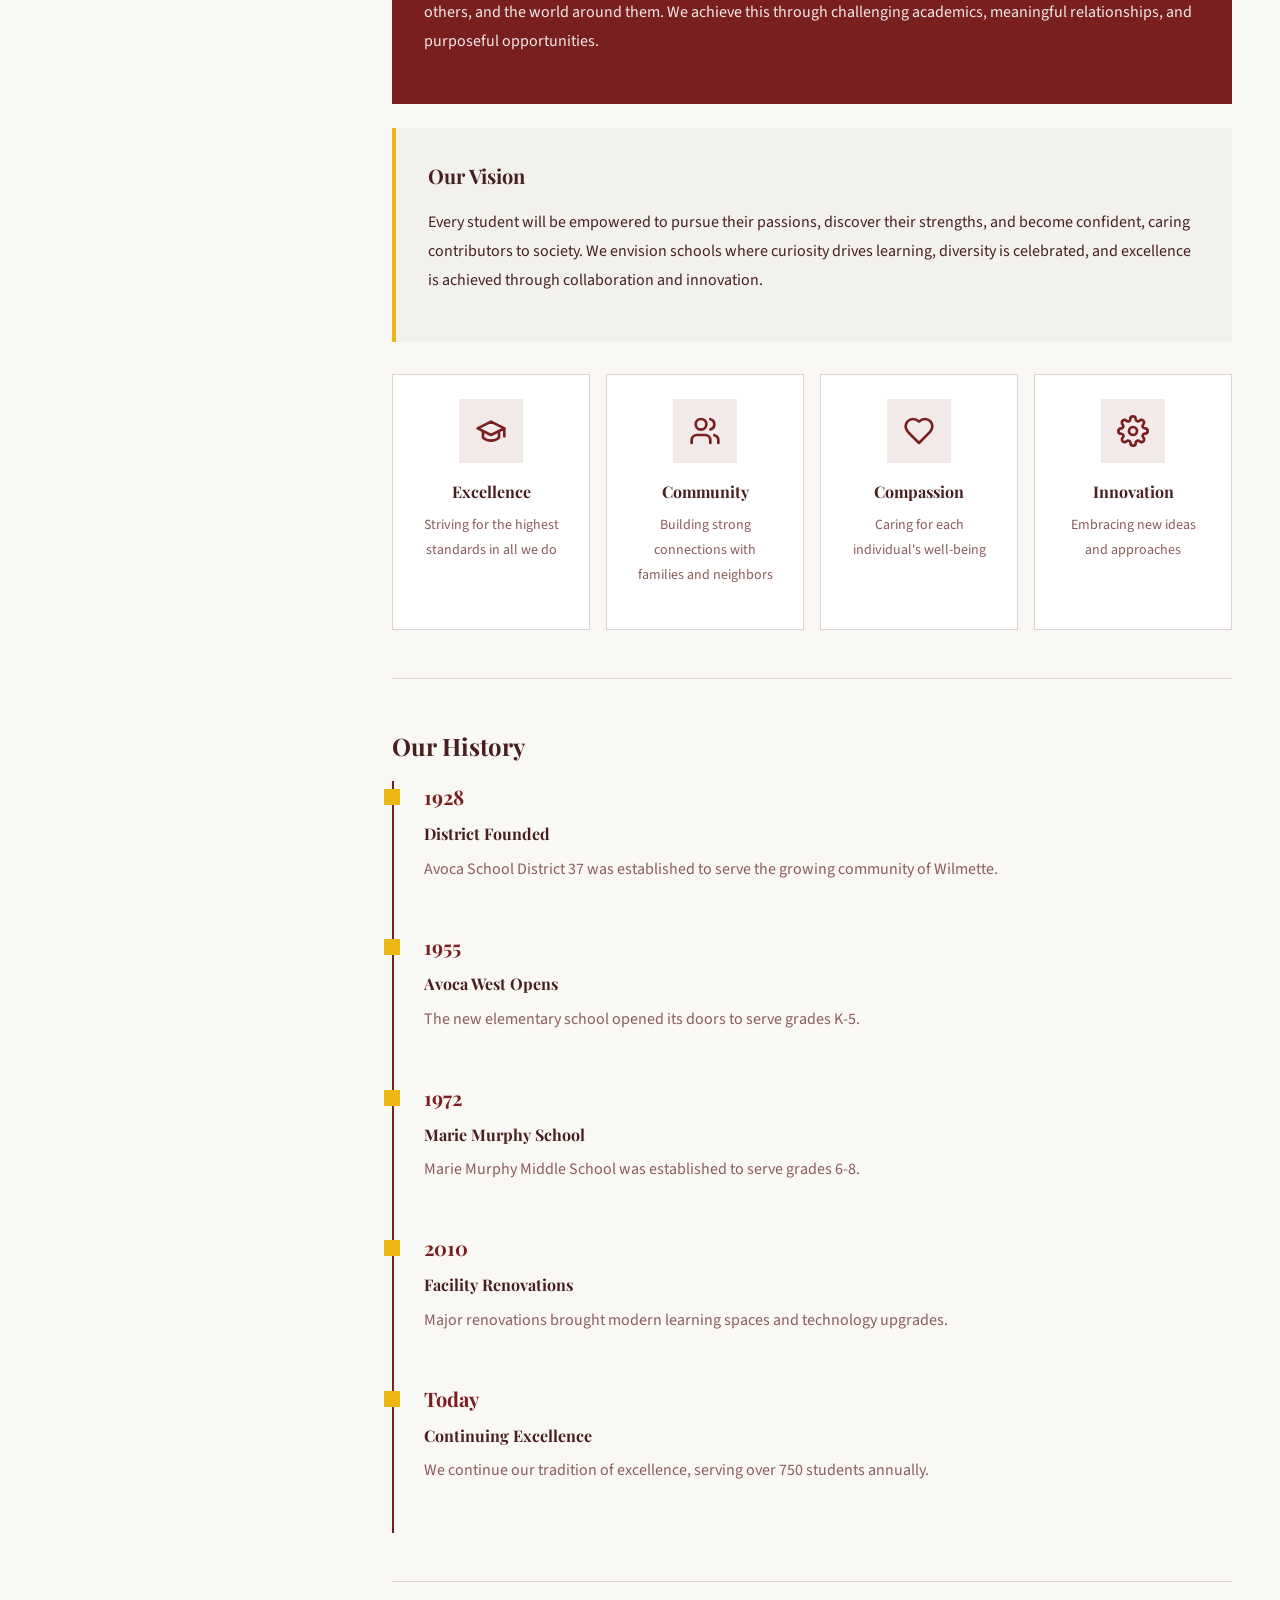
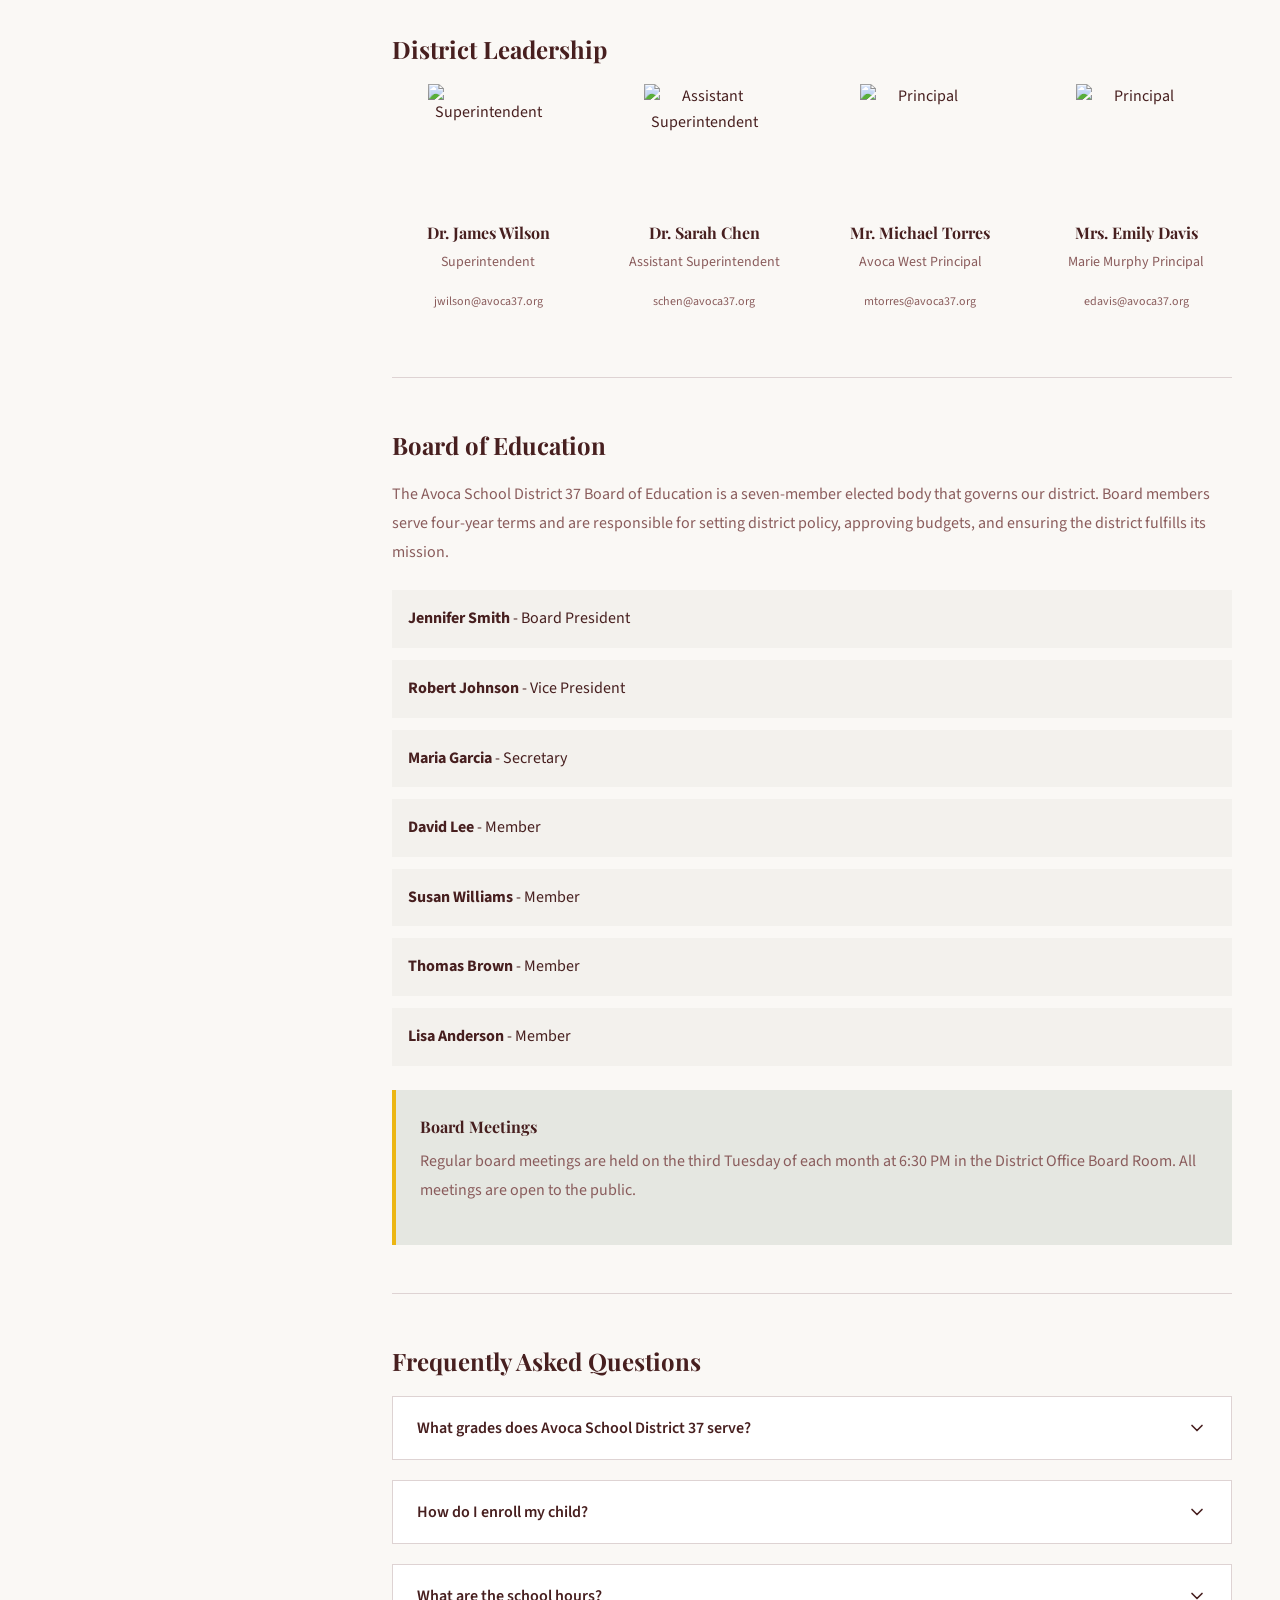
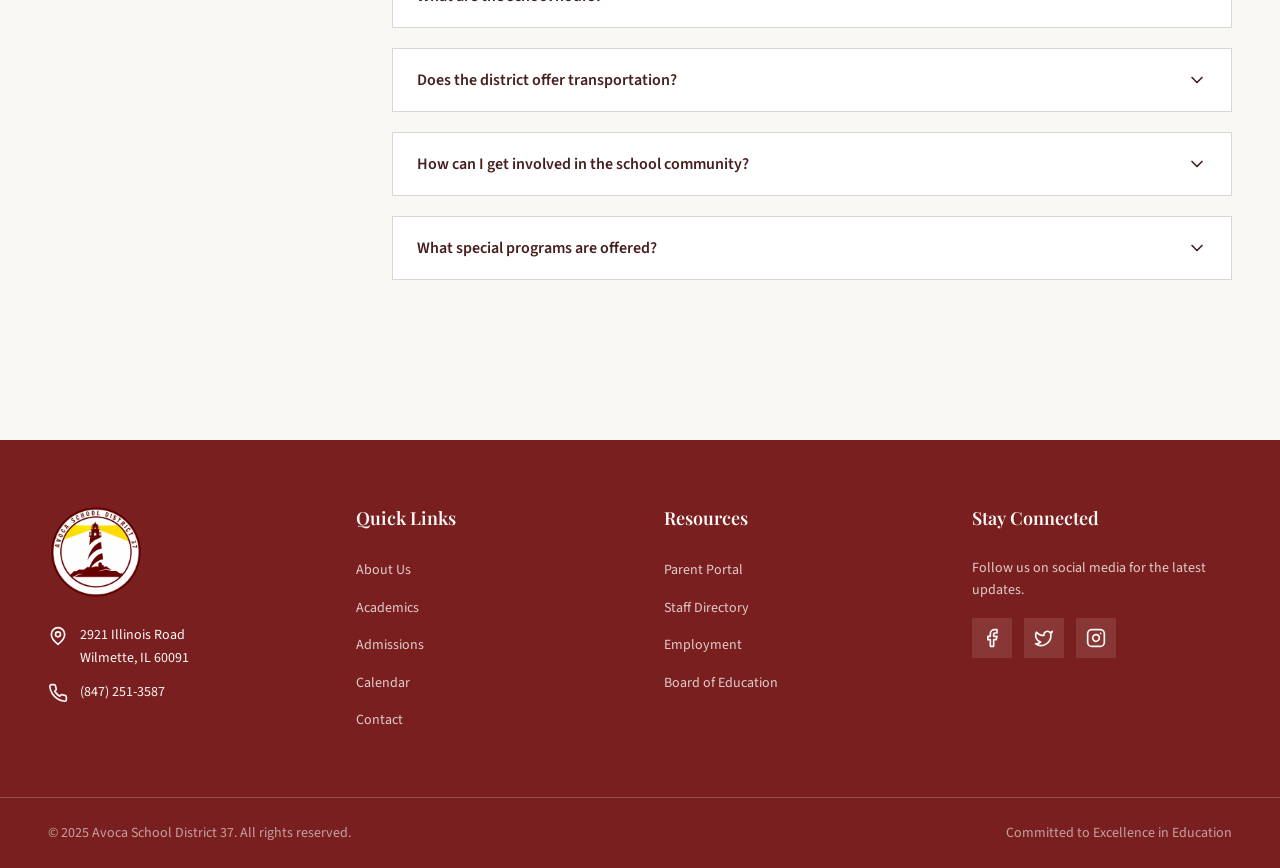
==== commit d96f6fa3: "Fix collapsible menu issues - Restore functional collapsible sections in mobile menu - Reintroduce c" ====
--- a/public/static/about.html
+++ b/public/static/about.html
@@ -139,6 +139,22 @@
           <li><a href="clubs.html">Clubs & Activities</a></li>
           <li><a href="sidemenu-template.html">Side Menu Template</a></li>
         </ul>
+      </div>
+    </div>
+
+    <div class="menu-contact">
+      <div class="contact-item">
+        <svg xmlns="http://www.w3.org/2000/svg" width="20" height="20" viewBox="0 0 24 24" fill="none" stroke="currentColor" stroke-width="2" stroke-linecap="round" stroke-linejoin="round">
+          <path d="M22 16.92v3a2 2 0 0 1-2.18 2 19.79 19.79 0 0 1-8.63-3.07 19.5 19.5 0 0 1-6-6 19.79 19.79 0 0 1-3.07-8.67A2 2 0 0 1 4.11 2h3a2 2 0 0 1 2 1.72 12.84 12.84 0 0 0 .7 2.81 2 2 0 0 1-.45 2.11L8.09 9.91a16 16 0 0 0 6 6l1.27-1.27a2 2 0 0 1 2.11-.45 12.84 12.84 0 0 0 2.81.7A2 2 0 0 1 22 16.92z"></path>
+        </svg>
+        <span>(847) 251-3587</span>
+      </div>
+      <div class="contact-item">
+        <svg xmlns="http://www.w3.org/2000/svg" width="20" height="20" viewBox="0 0 24 24" fill="none" stroke="currentColor" stroke-width="2" stroke-linecap="round" stroke-linejoin="round">
+          <rect width="20" height="16" x="2" y="4" rx="2"></rect>
+          <path d="m22 7-8.97 5.7a1.94 1.94 0 0 1-2.06 0L2 7"></path>
+        </svg>
+        <span>info@avoca37.org</span>
       </div>
     </div>
   </div>
--- a/public/static/styles.css
+++ b/public/static/styles.css
@@ -109,11 +109,25 @@
   }
 }
 
+.header.menu-active {
+  z-index: 200;
+}
+
+.header.menu-active .header-logo {
+  opacity: 0;
+  pointer-events: none;
+}
+
 .header.scrolled {
   background-color: var(--primary);
   box-shadow: 0 4px 20px rgba(0, 0, 0, 0.15);
   padding-top: 0.5rem;
   padding-bottom: 0.5rem;
+}
+
+.header.scrolled.menu-active {
+  background-color: transparent;
+  box-shadow: none;
 }
 
 .header-logo {
@@ -237,7 +251,7 @@
 .menu-overlay {
   position: fixed;
   inset: 0;
-  z-index: 100;
+  z-index: 300;
   background: var(--primary);
   color: var(--primary-foreground);
   overflow-y: auto;
@@ -255,13 +269,9 @@
 .menu-header {
   display: flex;
   align-items: center;
-  justify-content: space-between;
+  justify-content: flex-start;
   padding: 1rem 1.5rem;
   border-bottom: 1px solid rgba(255, 255, 255, 0.2);
-  position: sticky;
-  top: 0;
-  background: var(--primary);
-  z-index: 10;
 }
 
 @media (min-width: 768px) {
@@ -292,13 +302,11 @@
 }
 
 .close-btn {
+  margin-left: auto;
   color: var(--primary-foreground);
-  padding: 0.5rem;
-  transition: background 0.2s;
-}
-
-.close-btn:hover {
-  background: rgba(255, 255, 255, 0.1);
+  display: flex;
+  align-items: center;
+  justify-content: center;
 }
 
 .menu-search {
@@ -403,6 +411,35 @@
   font-weight: 700;
   margin-bottom: 1rem;
   color: var(--accent);
+  cursor: pointer;
+  display: flex;
+  align-items: center;
+  justify-content: space-between;
+}
+
+.menu-section h3::after {
+  content: '+';
+  font-size: 1.5rem;
+  font-weight: 400;
+  display: none;
+}
+
+@media (max-width: 767px) {
+  .menu-section h3::after {
+    display: block;
+  }
+  
+  .menu-section.open h3::after {
+    content: '−';
+  }
+  
+  .menu-section ul {
+    display: none !important;
+  }
+  
+  .menu-section.open ul {
+    display: flex !important;
+  }
 }
 
 .menu-section ul {
@@ -1562,16 +1599,20 @@
   }
 }
 
-.breadcrumb {
+.page-hero .breadcrumb {
   display: flex;
   align-items: center;
   gap: 0.5rem;
   font-size: 0.875rem;
-  color: rgba(255, 255, 255, 0.7);
+  color: rgba(255, 255, 255, 0.85);
   margin-bottom: 1rem;
 }
 
-.breadcrumb a:hover {
+.page-hero .breadcrumb a {
+  color: rgba(255, 255, 255, 0.95);
+}
+
+.page-hero .breadcrumb a:hover {
   color: var(--accent);
 }
 
